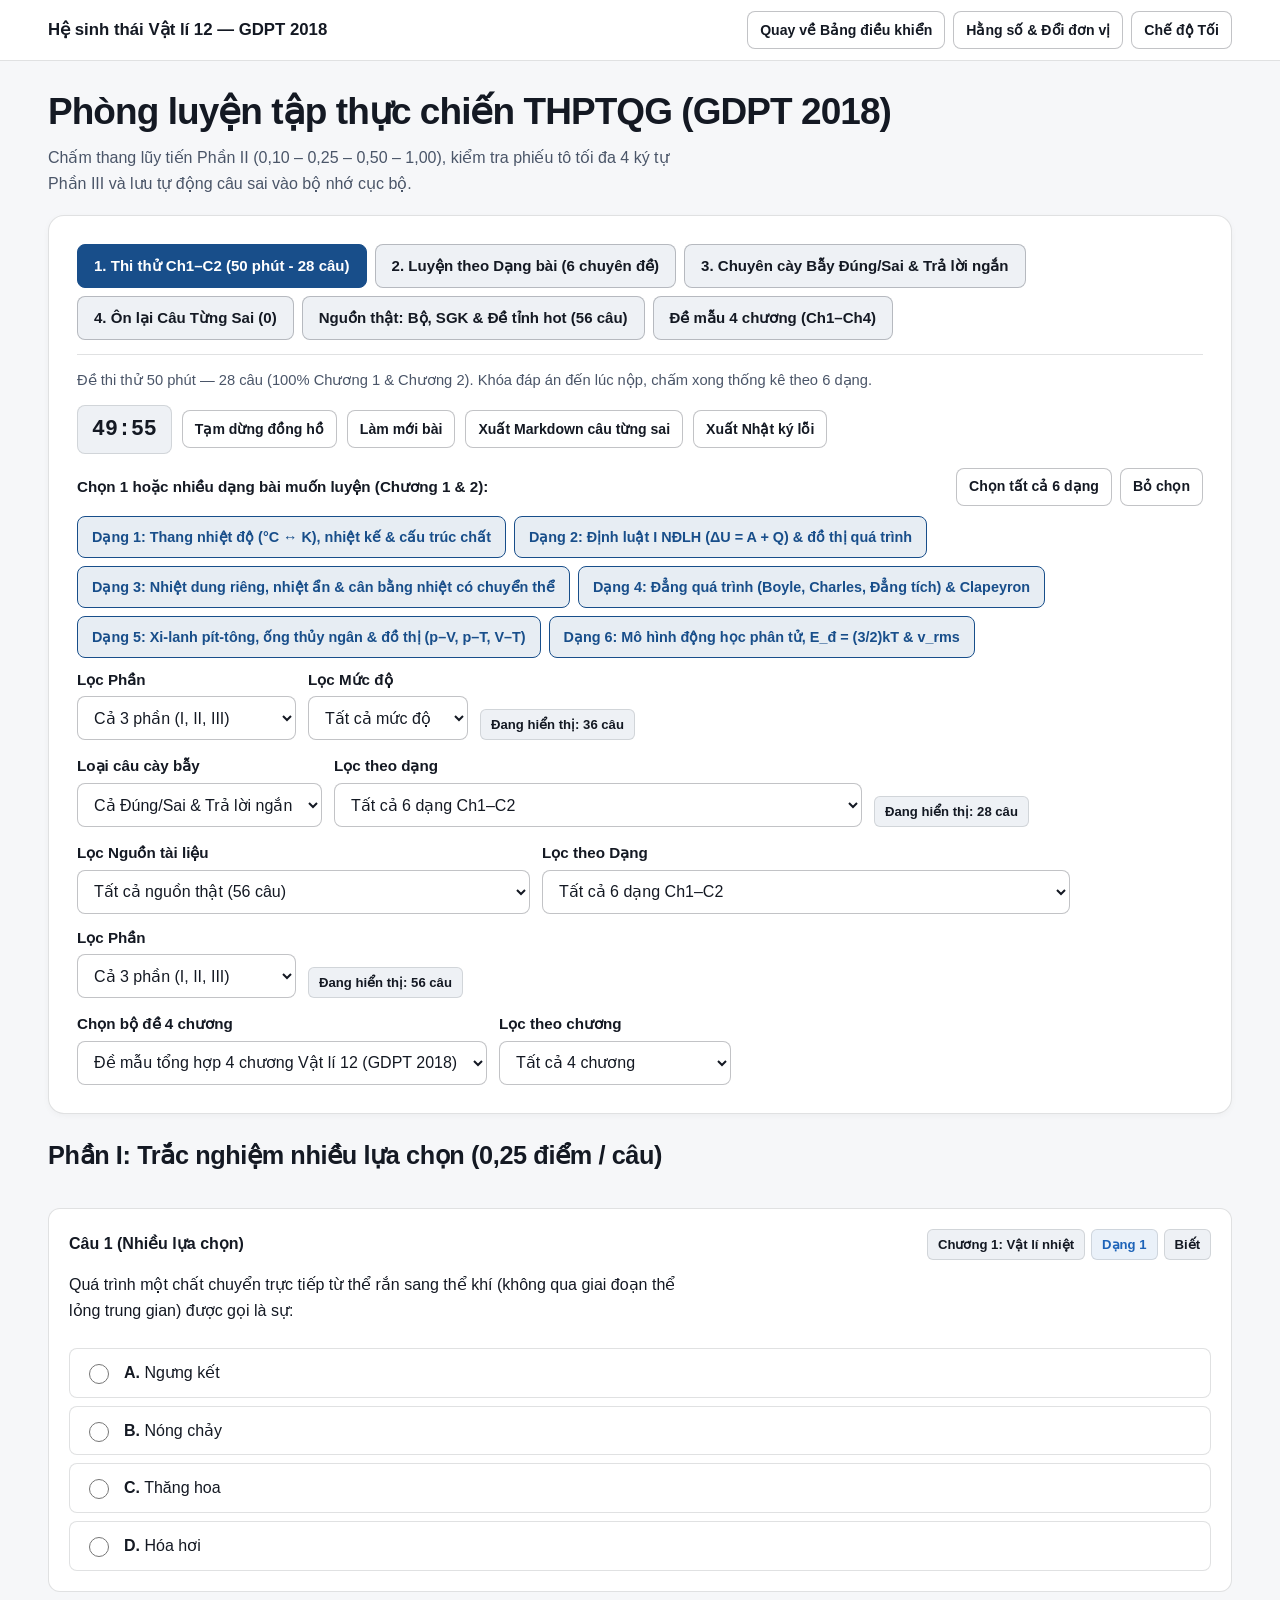
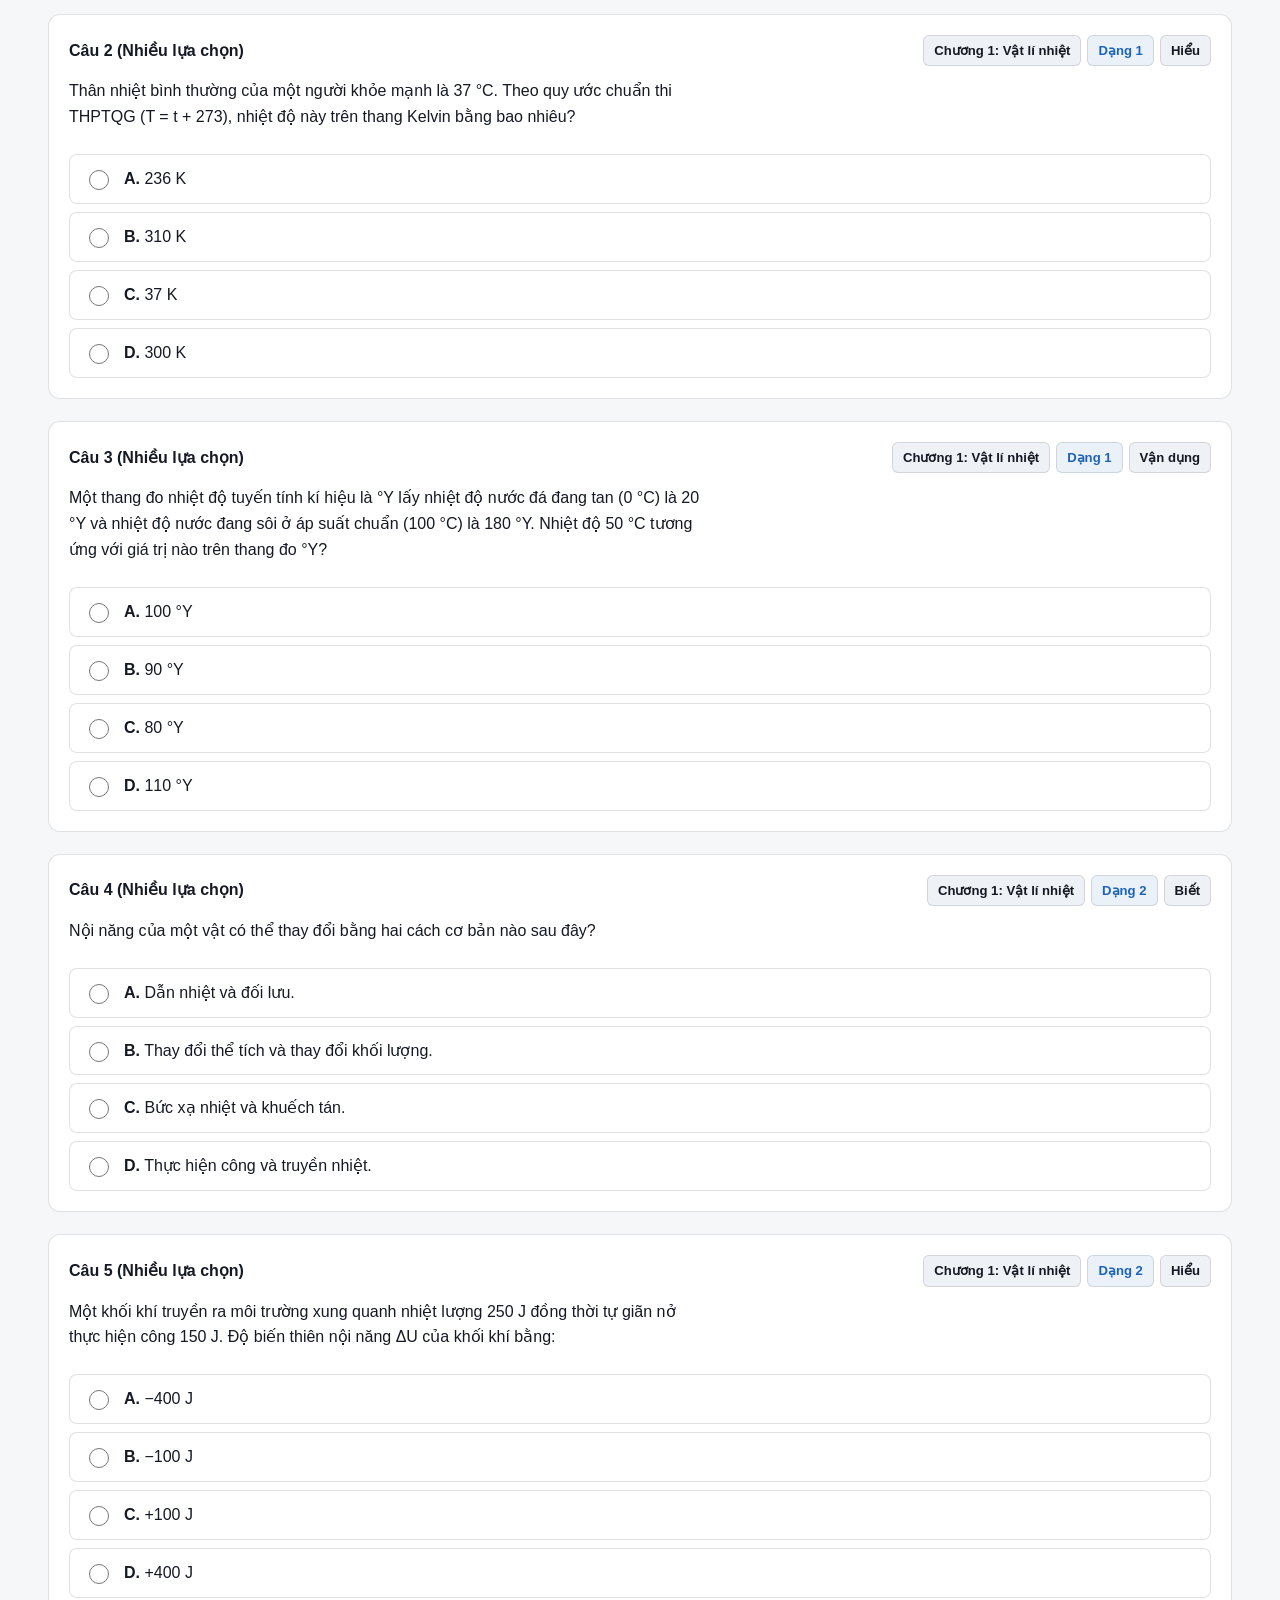
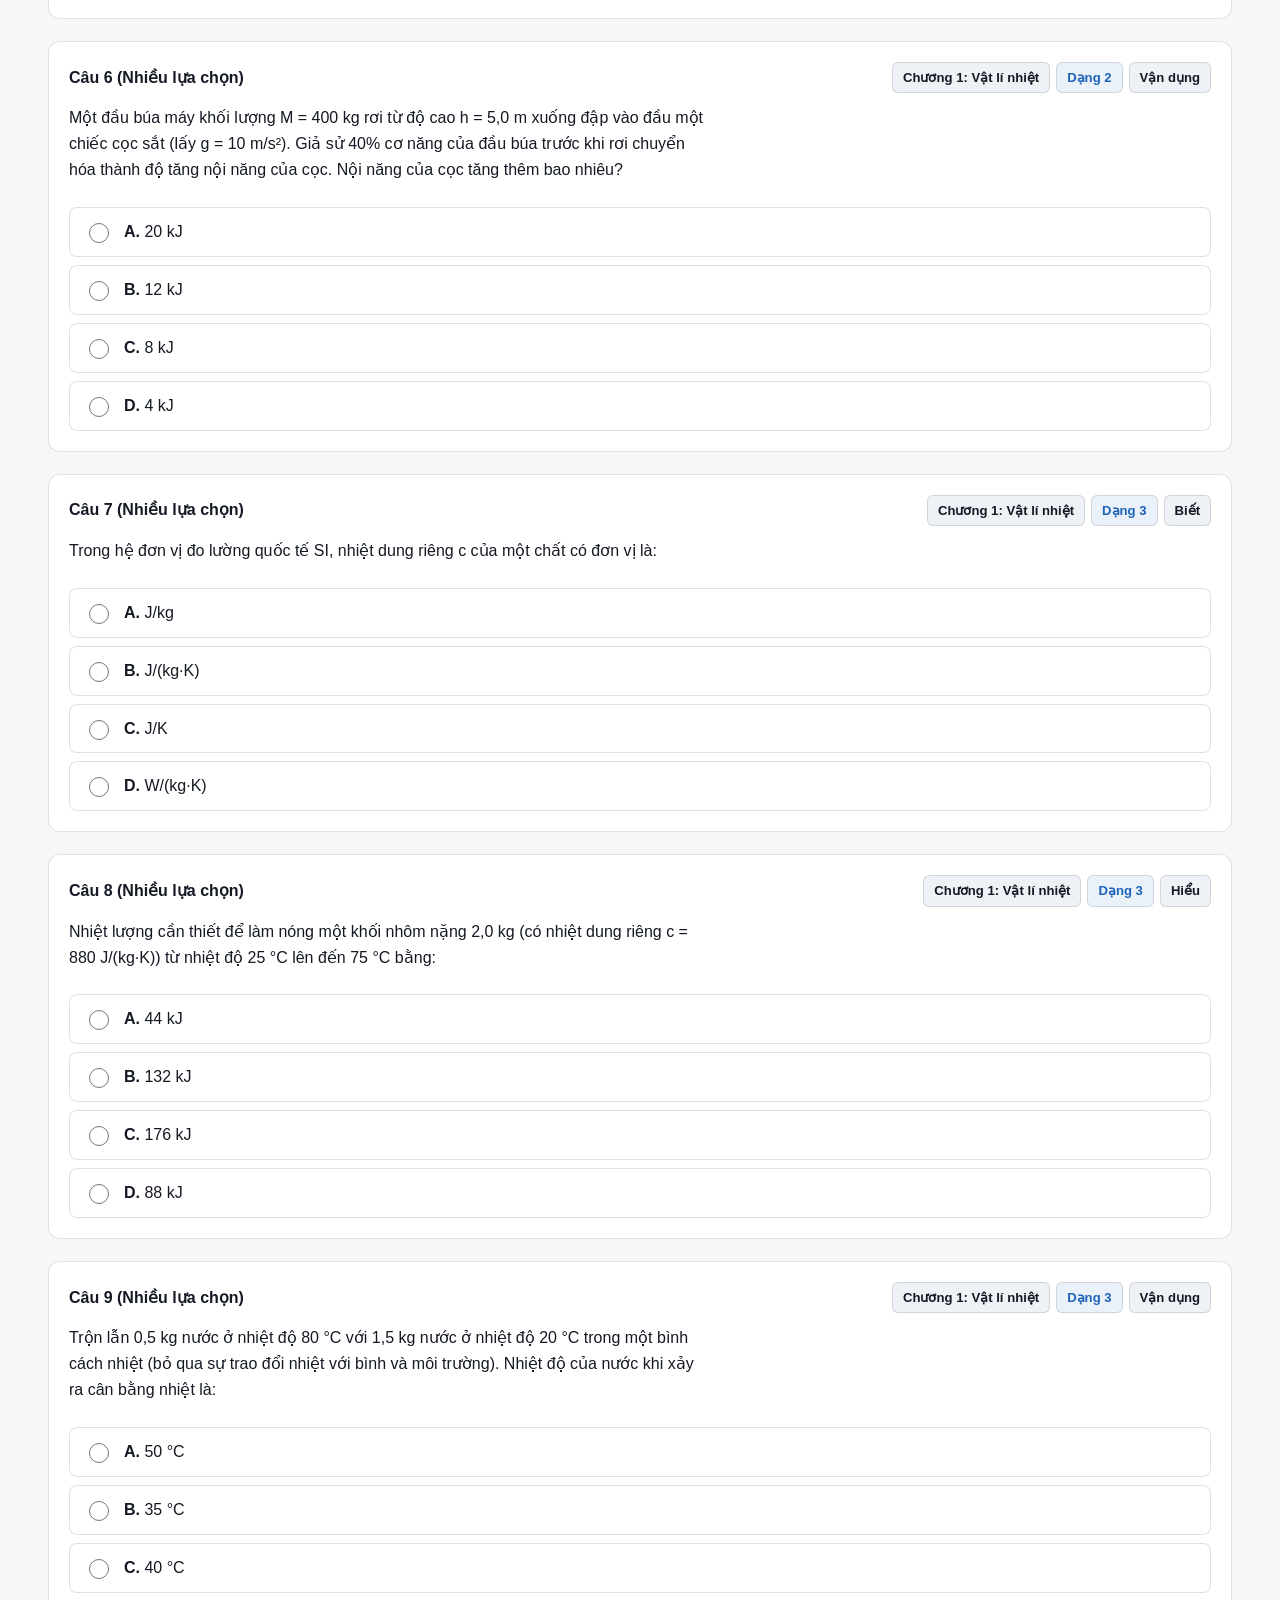
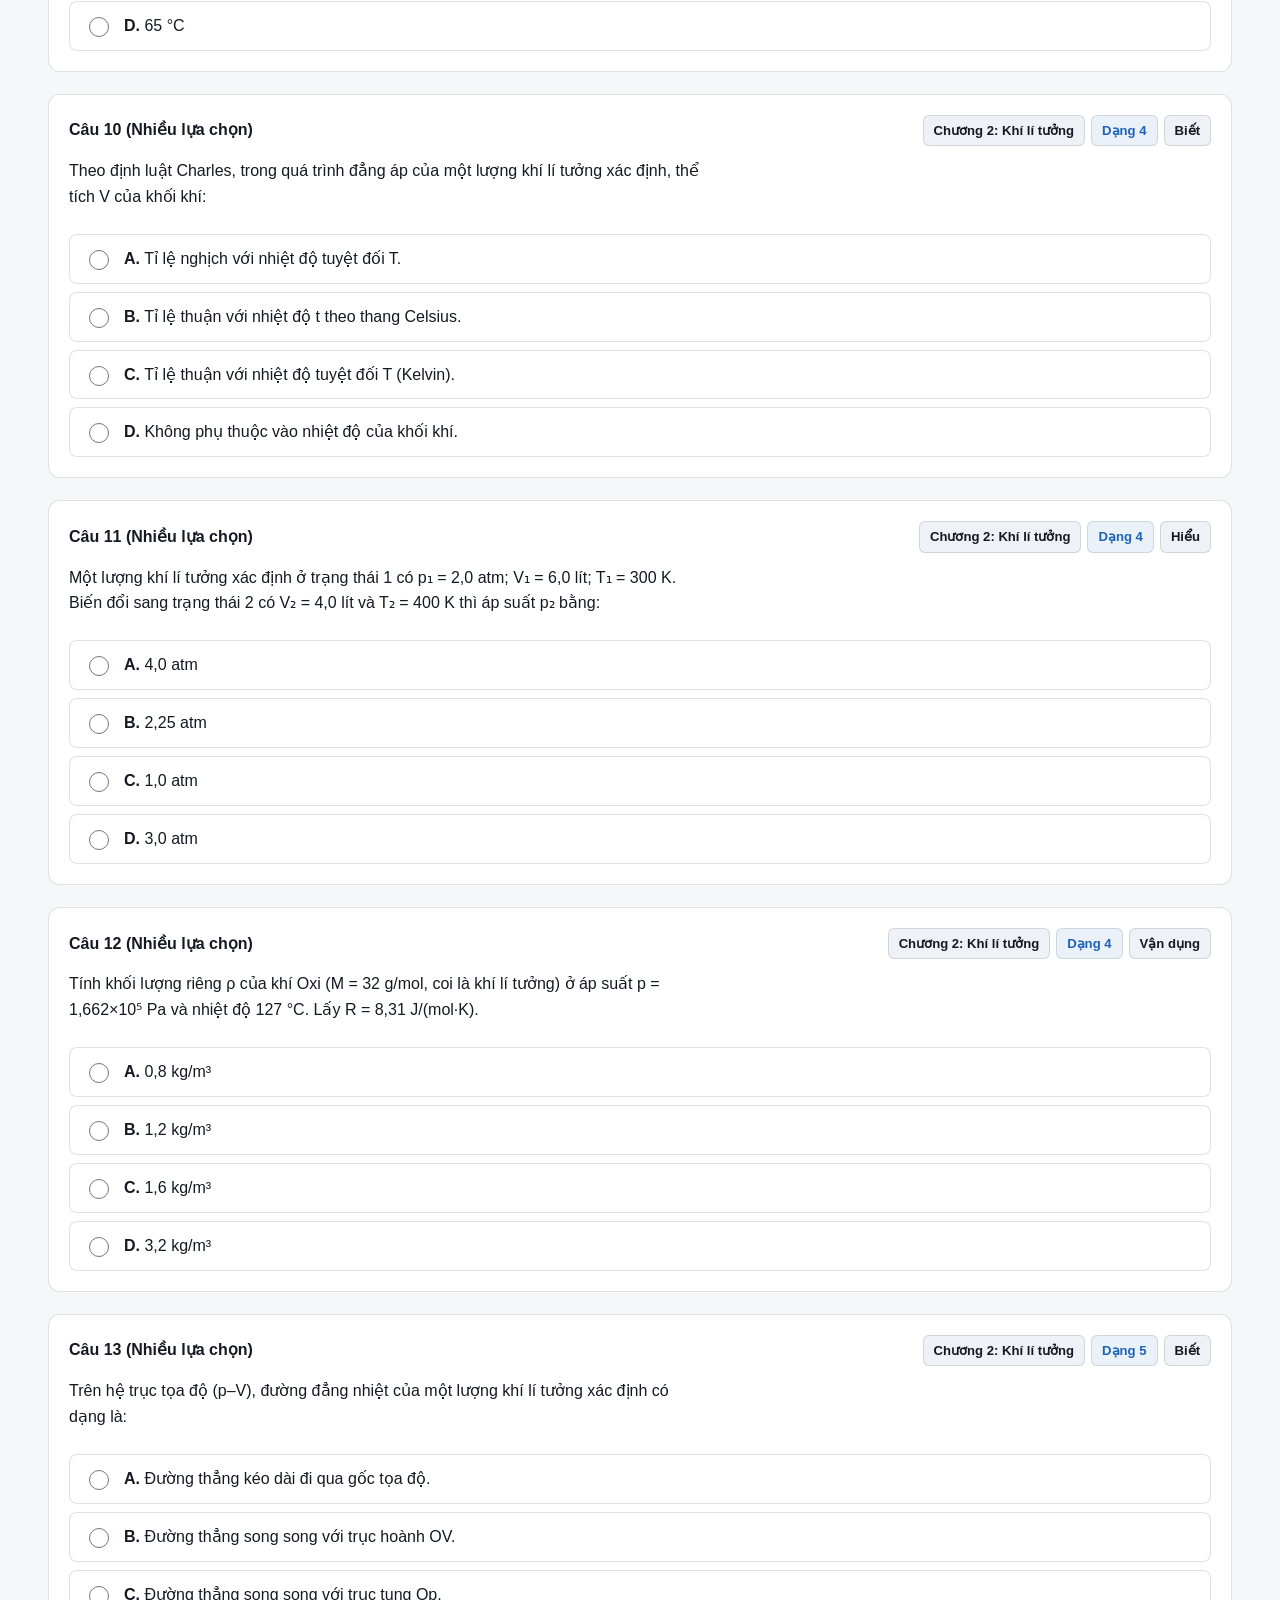
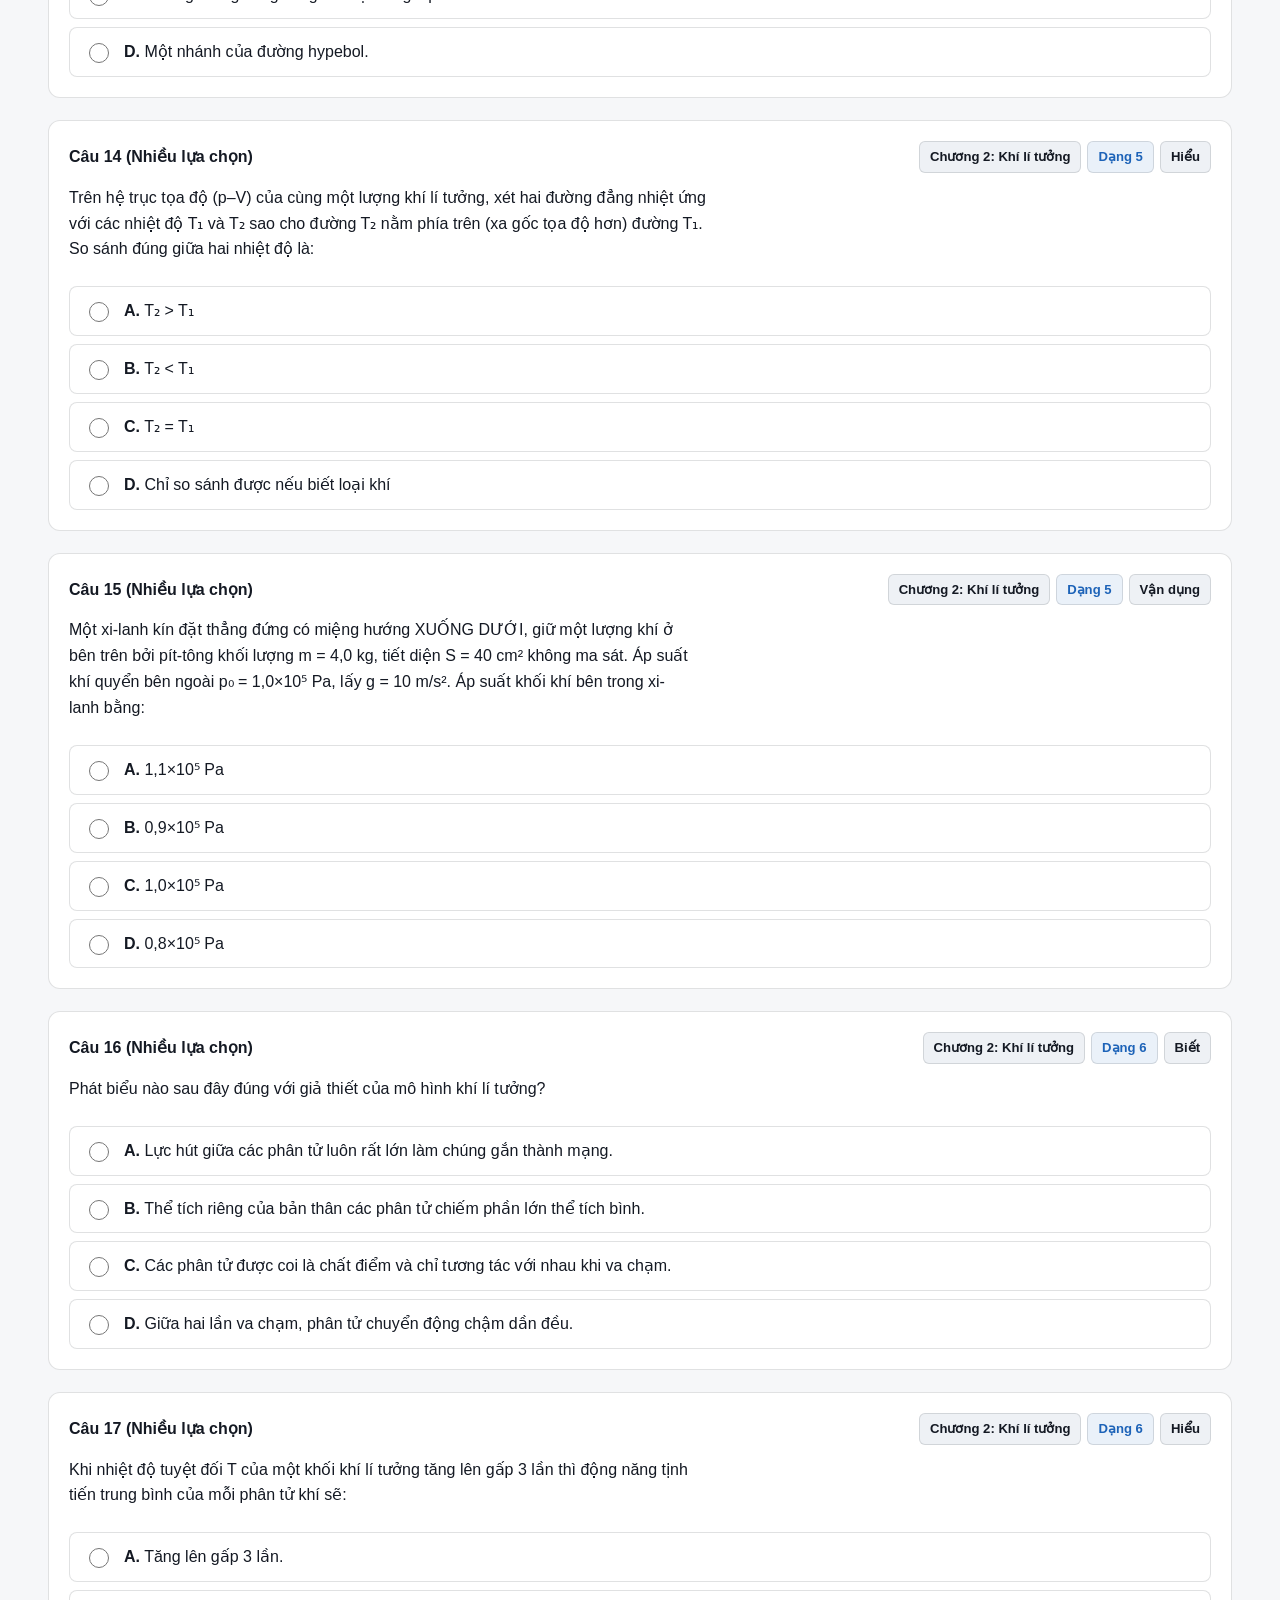
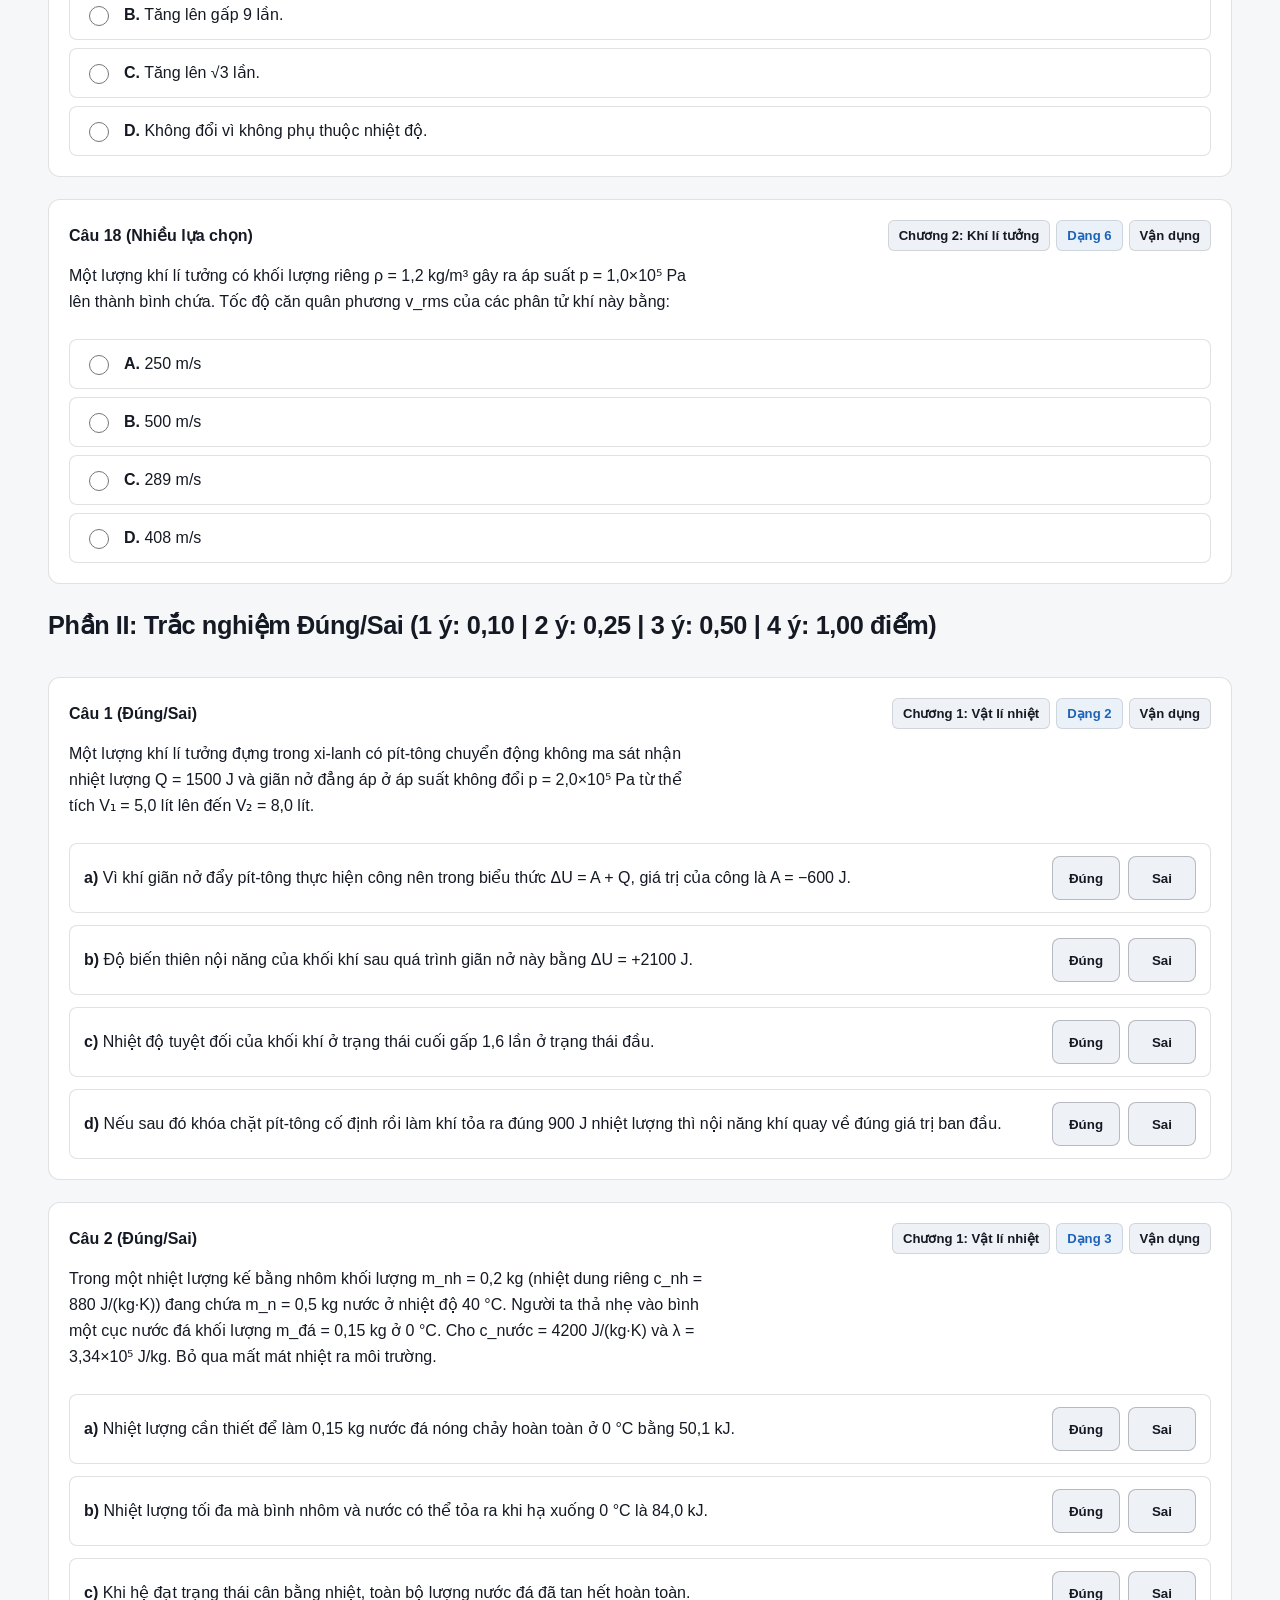
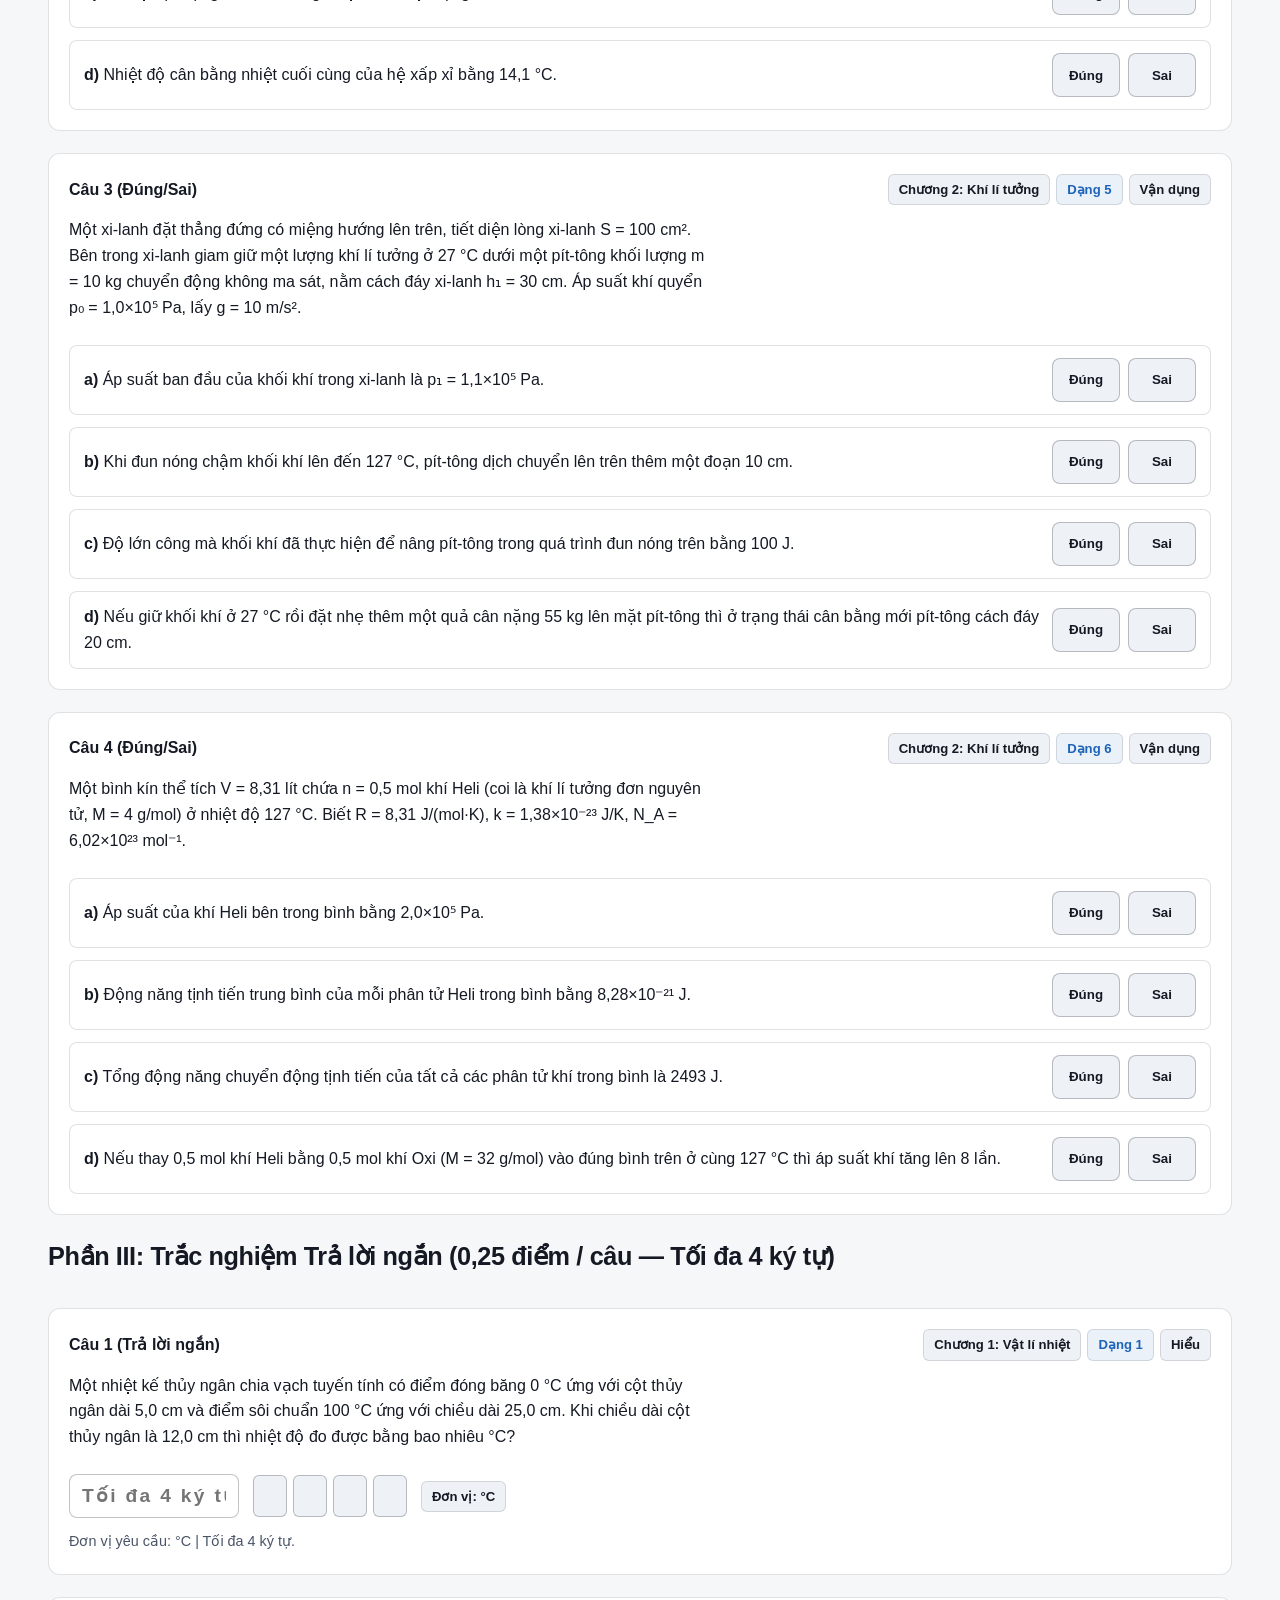
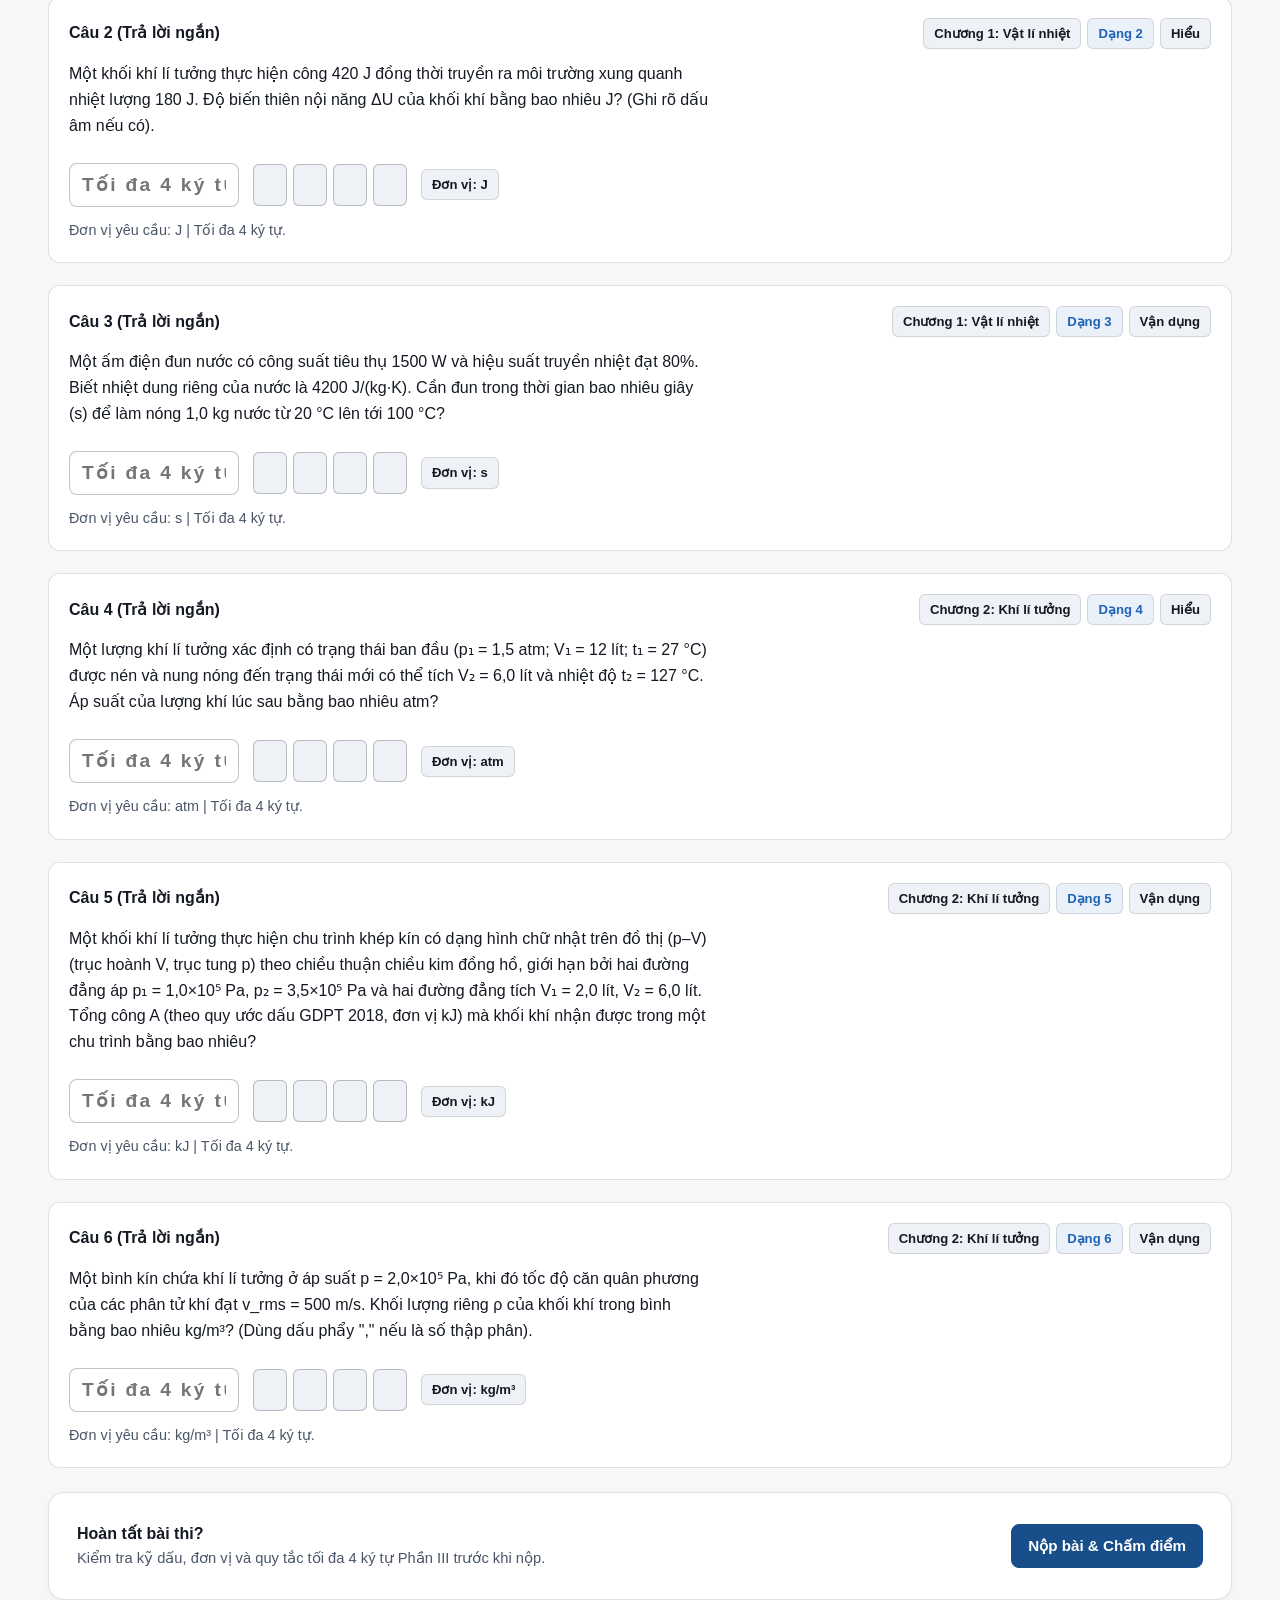
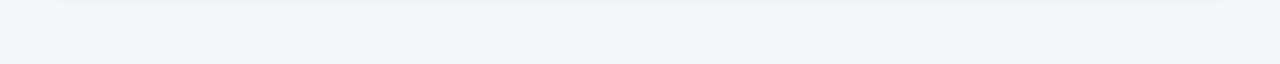
==== luyen_tap/phong_thi_thptqg.html @ 61b6932f "feat(exam): tich hop kho 56 cau nguon that, bo loc de tinh hot va tuong duong so Phan III" ====
<!DOCTYPE html>
<html lang="vi">
<head>
  <meta charset="UTF-8">
  <meta name="viewport" content="width=device-width, initial-scale=1.0">
  <title>Phòng luyện đề &amp; Thực chiến THPTQG — Vật lí 12</title>
  <meta name="theme-color" content="#184E8A">
  <link rel="icon" type="image/svg+xml" href="../assets/icon.svg">
  <link rel="stylesheet" href="../assets/style.css">
  <style>
    .exam-toolbar {
      display: flex;
      flex-wrap: wrap;
      align-items: center;
      justify-content: space-between;
      gap: 12px;
    }
    .timer-display {
      font-family: var(--font-mono);
      font-variant-numeric: tabular-nums;
      font-size: 1.35rem;
      font-weight: 700;
      padding: 6px 14px;
      border-radius: var(--radius-sm);
      background-color: var(--surface-alt);
      border: 1px solid var(--border);
    }
    .timer-warn {
      border-color: var(--phys-warm);
      color: var(--phys-warm);
    }
    .q-card {
      background-color: var(--surface);
      border: 1px solid var(--border);
      border-radius: var(--radius-md);
      padding: 20px;
      display: flex;
      flex-direction: column;
      gap: 12px;
    }
    .q-head {
      display: flex;
      flex-wrap: wrap;
      align-items: center;
      justify-content: space-between;
      gap: 8px;
    }
    .q-tags {
      display: flex;
      flex-wrap: wrap;
      gap: 6px;
      align-items: center;
    }
    .opt-list {
      display: flex;
      flex-direction: column;
      gap: 8px;
    }
    .opt-label {
      display: flex;
      align-items: flex-start;
      gap: 12px;
      padding: 11px 14px;
      border-radius: var(--radius-sm);
      border: 1px solid var(--border);
      background-color: var(--surface);
      cursor: pointer;
      min-height: 44px;
    }
    .opt-label:hover {
      background-color: var(--surface-alt);
    }
    .opt-label input[type="radio"] {
      margin-top: 4px;
      width: 20px;
      height: 20px;
      accent-color: var(--accent);
      flex-shrink: 0;
    }
    .tf-row {
      display: grid;
      grid-template-columns: minmax(0, 1fr) auto;
      gap: 12px;
      align-items: center;
      padding: 12px 14px;
      border: 1px solid var(--border);
      border-radius: var(--radius-sm);
      background-color: var(--surface);
    }
    @media (max-width: 639px) {
      .tf-row {
        grid-template-columns: 1fr;
      }
    }
    .tf-choice-group {
      display: inline-flex;
      gap: 8px;
    }
    .tf-btn {
      min-width: 68px;
      min-height: 44px;
      border-radius: var(--radius-sm);
      border: 1px solid var(--border-strong);
      background-color: var(--surface-alt);
      color: var(--ink);
      font-weight: 600;
      cursor: pointer;
      touch-action: manipulation;
    }
    .tf-btn[aria-pressed="true"] {
      background-color: var(--accent);
      border-color: var(--accent);
      color: var(--accent-ink);
    }
    .short-row {
      display: flex;
      flex-wrap: wrap;
      align-items: center;
      gap: 14px;
    }
    .short-input {
      max-width: 170px !important;
      font-family: var(--font-mono);
      font-size: 1.2rem !important;
      font-weight: 700;
      letter-spacing: 0.12em;
      text-align: center;
    }
    .omr-boxes {
      display: inline-flex;
      gap: 6px;
    }
    .omr-cell {
      width: 34px;
      height: 42px;
      display: grid;
      place-items: center;
      border: 1px solid var(--border-strong);
      border-radius: 6px;
      background-color: var(--surface-alt);
      font-family: var(--font-mono);
      font-weight: 700;
      font-size: 1.1rem;
    }
    .omr-cell.filled {
      border-color: var(--accent);
      background-color: var(--accent-subtle);
    }
    .topic-stat-grid {
      display: grid;
      grid-template-columns: repeat(auto-fit, minmax(220px, 1fr));
      gap: 10px;
      margin-top: 12px;
    }
    .modal-backdrop {
      position: fixed;
      inset: 0;
      background-color: rgba(10, 14, 22, 0.6);
      display: grid;
      place-items: center;
      padding: 16px;
      z-index: 100;
    }
    .modal-backdrop[hidden] {
      display: none;
    }
    .modal-card {
      width: 100%;
      max-width: 580px;
      background-color: var(--surface);
      border: 1px solid var(--border);
      border-radius: var(--radius-lg);
      padding: 24px;
      max-height: 90vh;
      overflow-y: auto;
      display: flex;
      flex-direction: column;
      gap: 14px;
    }
  </style>
</head>
<body>
  <header class="topbar">
    <div class="wrap topbar-inner">
      <a href="../index.html" class="brand-link">Hệ sinh thái Vật lí 12 — GDPT 2018</a>
      <div class="topbar-actions">
        <a href="../index.html" class="btn btn-sm">Quay về Bảng điều khiển</a>
        <a href="../tra_cuu/hang_so_va_doi_don_vi.html" class="btn btn-sm">Hằng số &amp; Đổi đơn vị</a>
        <button type="button" id="ly-theme-toggle" class="btn btn-sm">Chế độ Tối</button>
      </div>
    </div>
  </header>

  <main class="wrap page-main">
    <h1>Phòng luyện tập thực chiến THPTQG (GDPT 2018)</h1>
    <p class="muted" id="exam-subtitle">Chấm thang lũy tiến Phần II (0,10 – 0,25 – 0,50 – 1,00), kiểm tra phiếu tô tối đa 4 ký tự Phần III và lưu tự động câu sai vào bộ nhớ cục bộ.</p>

    <!-- Thanh chuyển 4 chế độ Ch1-C2 + Đề 4 chương -->
    <div class="card" style="margin-top: 18px;">
      <div class="mode-tabs" role="tablist" aria-label="Chế độ luyện tập">
        <button type="button" class="mode-tab" role="tab" data-mode="exam50" id="tab-exam50" aria-selected="true">1. Thi thử Ch1–C2 (50 phút - 28 câu)</button>
        <button type="button" class="mode-tab" role="tab" data-mode="chuyen_de" id="tab-chuyen_de" aria-selected="false">2. Luyện theo Dạng bài (6 chuyên đề)</button>
        <button type="button" class="mode-tab" role="tab" data-mode="bay_ds_tln" id="tab-bay_ds_tln" aria-selected="false">3. Chuyên cày Bẫy Đúng/Sai &amp; Trả lời ngắn</button>
        <button type="button" class="mode-tab" role="tab" data-mode="on_cau_sai" id="tab-on_cau_sai" aria-selected="false">4. Ôn lại Câu Từng Sai (0)</button>
        <button type="button" class="mode-tab" role="tab" data-mode="nguon_that" id="tab-nguon_that" aria-selected="false">Nguồn thật: Bộ, SGK &amp; Đề tỉnh hot (56 câu)</button>
        <button type="button" class="mode-tab" role="tab" data-mode="de_mau" id="tab-de_mau" aria-selected="false">Đề mẫu 4 chương (Ch1–Ch4)</button>
      </div>

      <!-- Thanh điều khiển ngữ cảnh theo chế độ -->
      <div id="mode-controls" style="display: flex; flex-direction: column; gap: 14px; border-top: 1px solid var(--border); padding-top: 14px;">
        <div class="exam-toolbar">
          <div id="mode-left-controls" style="display: flex; flex-wrap: wrap; gap: 12px; align-items: center;"></div>

          <div style="display: flex; flex-wrap: wrap; align-items: center; gap: 10px;">
            <div class="timer-display" id="timer-box" aria-live="off">50:00</div>
            <button type="button" id="btn-timer-toggle" class="btn btn-sm">Tạm dừng đồng hồ</button>
            <button type="button" id="btn-reset-mode" class="btn btn-sm">Làm mới bài</button>
            <button type="button" id="btn-export-wrong-md" class="btn btn-sm" hidden>Xuất Markdown câu từng sai</button>
            <button type="button" id="btn-export-md" class="btn btn-sm">Xuất Nhật ký lỗi</button>
          </div>
        </div>

        <!-- Bộ lọc Chuyên đề (Mode 2) -->
        <div id="chuyende-filters" hidden style="display: flex; flex-direction: column; gap: 10px;">
          <div style="display: flex; flex-wrap: wrap; align-items: center; justify-content: space-between; gap: 8px;">
            <span class="control-label">Chọn 1 hoặc nhiều dạng bài muốn luyện (Chương 1 &amp; 2):</span>
            <div class="btn-group">
              <button type="button" id="btn-select-all-dang" class="btn btn-sm">Chọn tất cả 6 dạng</button>
              <button type="button" id="btn-clear-dang" class="btn btn-sm">Bỏ chọn</button>
            </div>
          </div>
          <div id="dang-chip-box" class="topic-chip-group"></div>
          <div style="display: flex; flex-wrap: wrap; gap: 12px; align-items: center;">
            <div>
              <label for="sel-cd-phan" class="control-label" style="display: block; margin-bottom: 4px;">Lọc Phần</label>
              <select id="sel-cd-phan" style="min-width: 170px;">
                <option value="all">Cả 3 phần (I, II, III)</option>
                <option value="I">Phần I (Nhiều lựa chọn)</option>
                <option value="II">Phần II (Đúng/Sai)</option>
                <option value="III">Phần III (Trả lời ngắn)</option>
              </select>
            </div>
            <div>
              <label for="sel-cd-mucdo" class="control-label" style="display: block; margin-bottom: 4px;">Lọc Mức độ</label>
              <select id="sel-cd-mucdo" style="min-width: 160px;">
                <option value="all">Tất cả mức độ</option>
                <option value="Biết">Biết</option>
                <option value="Hiểu">Hiểu</option>
                <option value="Vận dụng">Vận dụng</option>
              </select>
            </div>
            <div style="align-self: flex-end;">
              <span id="cd-count-tag" class="tag">Đang hiển thị: 36 câu</span>
            </div>
          </div>
        </div>

        <!-- Bộ lọc Chuyên cày Bẫy ĐS & TLN (Mode 3) -->
        <div id="trap-filters" hidden style="display: flex; flex-wrap: wrap; gap: 12px; align-items: center;">
          <div>
            <label for="sel-trap-phan" class="control-label" style="display: block; margin-bottom: 4px;">Loại câu cày bẫy</label>
            <select id="sel-trap-phan" style="min-width: 210px;">
              <option value="all">Cả Đúng/Sai &amp; Trả lời ngắn</option>
              <option value="II">Chỉ Phần II (Đúng/Sai)</option>
              <option value="III">Chỉ Phần III (Trả lời ngắn)</option>
            </select>
          </div>
          <div>
            <label for="sel-trap-dang" class="control-label" style="display: block; margin-bottom: 4px;">Lọc theo dạng</label>
            <select id="sel-trap-dang" style="min-width: 220px;">
              <option value="all">Tất cả 6 dạng Ch1–C2</option>
            </select>
          </div>
          <div style="align-self: flex-end;">
            <span id="trap-count-tag" class="tag">Đang hiển thị: 28 câu</span>
          </div>
        </div>

        <!-- Bộ lọc Nguồn thật SGK & Đề Bộ (Mode nguon_that) -->
        <div id="nguon-filters" hidden style="display: flex; flex-wrap: wrap; gap: 12px; align-items: center;">
          <div>
            <label for="sel-nguon-nhom" class="control-label" style="display: block; margin-bottom: 4px;">Lọc Nguồn tài liệu</label>
            <select id="sel-nguon-nhom" style="min-width: 240px;">
              <option value="all">Tất cả nguồn thật (56 câu)</option>
              <option value="de_tinh_hot">Đề các Sở GD &amp; Trường chuyên hot 2025–2026 (28 câu)</option>
              <option value="bo_gd">Đề Bộ GD&amp;ĐT 2025 (Tham khảo &amp; Chính thức)</option>
              <option value="sgk_kntt">SGK Vật lí 12 Kết nối tri thức</option>
              <option value="sgk_ctst_so">SGK Chân trời sáng tạo &amp; Đề Sở GD 2025</option>
            </select>
          </div>
          <div>
            <label for="sel-nguon-dang" class="control-label" style="display: block; margin-bottom: 4px;">Lọc theo Dạng</label>
            <select id="sel-nguon-dang" style="min-width: 220px;">
              <option value="all">Tất cả 6 dạng Ch1–C2</option>
            </select>
          </div>
          <div>
            <label for="sel-nguon-phan" class="control-label" style="display: block; margin-bottom: 4px;">Lọc Phần</label>
            <select id="sel-nguon-phan" style="min-width: 170px;">
              <option value="all">Cả 3 phần (I, II, III)</option>
              <option value="I">Phần I (Nhiều lựa chọn)</option>
              <option value="II">Phần II (Đúng/Sai)</option>
              <option value="III">Phần III (Trả lời ngắn)</option>
            </select>
          </div>
          <div style="align-self: flex-end;">
            <span id="nguon-count-tag" class="tag">Đang hiển thị: 56 câu</span>
          </div>
        </div>

        <!-- Bộ lọc Đề mẫu 4 chương cũ (Mode 5) -->
        <div id="legacy-filters" hidden style="display: flex; flex-wrap: wrap; gap: 12px; align-items: center;">
          <div>
            <label for="sel-exam" class="control-label" style="display: block; margin-bottom: 4px;">Chọn bộ đề 4 chương</label>
            <select id="sel-exam" style="min-width: 250px;"></select>
          </div>
          <div>
            <label for="sel-chapter" class="control-label" style="display: block; margin-bottom: 4px;">Lọc theo chương</label>
            <select id="sel-chapter" style="min-width: 210px;">
              <option value="all">Tất cả 4 chương</option>
              <option value="1">Chương 1: Vật lí nhiệt</option>
              <option value="2">Chương 2: Khí lí tưởng</option>
              <option value="3">Chương 3: Từ trường</option>
              <option value="4">Chương 4: Vật lí hạt nhân</option>
            </select>
          </div>
        </div>
      </div>

      <!-- Bảng kết quả sau khi nộp bài (Mode 1 & Mode 5) -->
      <div id="result-banner" class="notice notice-ok" hidden>
        <div class="notice-title" id="result-headline">Kết quả bài làm</div>
        <div class="stat-grid" style="margin-top: 10px;">
          <div class="stat-item">
            <div class="stat-label">Tổng điểm đạt được</div>
            <div id="res-total" class="stat-value">—</div>
          </div>
          <div class="stat-item">
            <div class="stat-label">Phần I (0,25 đ/câu)</div>
            <div id="res-p1" class="stat-value">—</div>
          </div>
          <div class="stat-item">
            <div class="stat-label">Phần II (Lũy tiến)</div>
            <div id="res-p2" class="stat-value">—</div>
          </div>
          <div class="stat-item">
            <div class="stat-label">Phần III (Trả lời ngắn)</div>
            <div id="res-p3" class="stat-value">—</div>
          </div>
        </div>
        <div id="topic-stats-wrap" hidden style="margin-top: 14px;">
          <strong>Thống kê tỷ lệ đúng theo 6 dạng trọng tâm Chương 1 &amp; 2:</strong>
          <div id="topic-stats-grid" class="topic-stat-grid"></div>
        </div>
      </div>
    </div>

    <!-- Khu vực câu hỏi -->
    <form id="exam-form" style="display: flex; flex-direction: column; gap: 24px; margin-top: 22px;">
      <div id="questions-container" style="display: flex; flex-direction: column; gap: 22px;"></div>

      <div id="submit-footer-card" class="card" style="flex-direction: row; flex-wrap: wrap; align-items: center; justify-content: space-between;">
        <div>
          <strong>Hoàn tất bài thi?</strong>
          <div class="muted" style="font-size: 0.92rem;">Kiểm tra kỹ dấu, đơn vị và quy tắc tối đa 4 ký tự Phần III trước khi nộp.</div>
        </div>
        <button type="submit" id="btn-submit-exam" class="btn btn-primary btn-mobile-full">Nộp bài &amp; Chấm điểm</button>
      </div>
    </form>
  </main>

  <!-- Modal đẩy câu sai vào Nhật ký lỗi -->
  <div id="err-modal" class="modal-backdrop" hidden role="dialog" aria-modal="true" aria-labelledby="err-modal-title">
    <div class="modal-card">
      <div class="q-head">
        <h3 id="err-modal-title">Đẩy câu sai vào Nhật ký lỗi</h3>
        <button type="button" id="err-modal-close" class="btn btn-sm">Đóng</button>
      </div>
      <div id="err-q-preview" class="panel-alt" style="font-size: 0.94rem;"></div>

      <div class="control-group">
        <label for="err-group" class="control-label">Chọn đúng 1 trong 8 nhóm lỗi chẩn đoán</label>
        <select id="err-group"></select>
      </div>

      <div class="control-group">
        <span class="control-label">Thẻ phụ đặc thù Vật lí (nếu có)</span>
        <div id="err-subtags" style="display: flex; flex-wrap: wrap; gap: 14px;"></div>
      </div>

      <div class="control-group">
        <label for="err-note" class="control-label">Lý do bạn làm nhầm &amp; Bẫy cần nhớ</label>
        <textarea id="err-note" placeholder="Ví dụ: Quên đổi nhiệt độ °C sang K, nhầm dấu A khi khí giãn nở..."></textarea>
      </div>

      <div class="btn-group" style="justify-content: flex-end;">
        <button type="button" id="err-save-btn" class="btn btn-primary">Lưu vào Nhật ký lỗi</button>
      </div>
    </div>
  </div>

  <!-- Modal xuất Markdown -->
  <div id="md-modal" class="modal-backdrop" hidden role="dialog" aria-modal="true" aria-labelledby="md-modal-title">
    <div class="modal-card">
      <div class="q-head">
        <h3 id="md-modal-title">Xuất Markdown</h3>
        <button type="button" id="md-modal-close" class="btn btn-sm">Đóng</button>
      </div>
      <p class="muted" id="md-modal-desc" style="font-size: 0.92rem;">Sao chép bảng dưới đây dán vào tệp <code>chan_doan/nhat_ky_loi_sai.md</code> hoặc tải xuống.</p>
      <textarea id="md-output" readonly style="min-height: 220px; font-family: var(--font-mono); font-size: 0.85rem;"></textarea>
      <div class="btn-group" style="justify-content: flex-end;">
        <button type="button" id="md-copy-btn" class="btn btn-sm">Sao chép Markdown</button>
        <button type="button" id="md-download-btn" class="btn btn-primary btn-sm">Tải tệp .md</button>
      </div>
    </div>
  </div>

  <script src="../assets/common.js"></script>
  <script src="./data_cau_hoi.js"></script>
  <script src="./data_chuyen_de_c1_c2.js"></script>
  <script src="./data_de_thi_c1_c2.js"></script>
  <script src="./data_nguon_thuc_te_c1_c2.js"></script>
  <script src="./data_de_tinh_hot_c1_c2.js"></script>
  <script>
    (function () {
      'use strict';
      var C = window.LY_COMMON;
      var LEGACY_BANK = window.LY_EXAM_BANK || { exams: [] };
      var CD_BANK = window.LY_CHUYEN_DE_C1_C2 || { questions: [] };
      var EXAM_C12 = window.LY_EXAM_C1_C2 || { phan1: [], phan2: [], phan3: [], durationMin: 50 };
      var NGUON_BANK = window.LY_NGUON_THUC_TE_C1_C2 || { questions: [] };
      var DE_TINH_BANK = window.LY_DE_TINH_HOT_C1_C2 || { questions: [] };
      var ALL_NGUON_QUESTIONS = [].concat(NGUON_BANK.questions || [], DE_TINH_BANK.questions || []);
      C.initShell();

      /* Tạo từ điển tra cứu toàn bộ câu hỏi theo ID để hỗ trợ Mode 4 Ôn câu từng sai */
      var QUESTION_BY_ID = {};
      function registerQuestion(q, defaultPhan) {
        if (!q || !q.id) return;
        if (!q.phan && defaultPhan) q.phan = defaultPhan;
        if (!q.chuong && q.chapter) q.chuong = q.chapter;
        if (!q.chapter && q.chuong) q.chapter = q.chuong;
        QUESTION_BY_ID[q.id] = q;
      }

      (CD_BANK.questions || []).forEach(function (q) { registerQuestion(q); });
      (ALL_NGUON_QUESTIONS || []).forEach(function (q) { registerQuestion(q); });
      (EXAM_C12.phan1 || []).forEach(function (q) { registerQuestion(q, 'I'); });
      (EXAM_C12.phan2 || []).forEach(function (q) { registerQuestion(q, 'II'); });
      (EXAM_C12.phan3 || []).forEach(function (q) { registerQuestion(q, 'III'); });
      (LEGACY_BANK.exams || []).forEach(function (ex) {
        (ex.phan1 || []).forEach(function (q) { registerQuestion(q, 'I'); });
        (ex.phan2 || []).forEach(function (q) { registerQuestion(q, 'II'); });
        (ex.phan3 || []).forEach(function (q) { registerQuestion(q, 'III'); });
      });

      /* Chuẩn hóa & Kiểm tra Phần III */
      function normalizeShortAnswer(raw) {
        return String(raw || '').trim().replace(/\s+/g, '').replace('.', ',');
      }

      function validateShortFormat(raw) {
        var s = String(raw || '').trim();
        if (!s) return { valid: true, msg: '' };
        if (s.length > 4) {
          return { valid: false, msg: 'Vượt quá 4 ký tự chuẩn phiếu tô (' + s.length + '/4).' };
        }
        if (!/^-?[0-9.,]+$/.test(s)) {
          return { valid: false, msg: 'Chỉ nhập số, dấu âm "-" ở đầu và tối đa 1 dấu "," hoặc ".".' };
        }
        var sepCount = (s.match(/[.,]/g) || []).length;
        if (sepCount > 1 || (s.indexOf('-') > 0)) {
          return { valid: false, msg: 'Định dạng số không hợp lệ trên phiếu tô.' };
        }
        return { valid: true, msg: 'Hợp lệ (' + s.length + '/4 ký tự).' };
      }

      /* Thang điểm lũy tiến CHÍNH XÁC Phần II */
      function scorePart2(correctCount) {
        if (correctCount === 1) return 0.10;
        if (correctCount === 2) return 0.25;
        if (correctCount === 3) return 0.50;
        if (correctCount === 4) return 1.00;
        return 0;
      }

      function dangLabel(code) {
        var found = C.DANG_BAI_LIST.find(function (d) { return d.id === code; });
        return found ? ('Dạng ' + code.slice(1)) : (code || 'Tổng hợp');
      }

      function normalizeExplain(q) {
        if (q.loi_giai) {
          return {
            banChat: q.loi_giai.ban_chat,
            bienDoi: q.loi_giai.bien_doi,
            dapAn: q.loi_giai.dap_an,
            bay: q.loi_giai.bay
          };
        }
        return {
          banChat: q.banChat || '',
          bienDoi: q.congThuc || '',
          dapAn: '',
          bay: q.bayCanTranh || ''
        };
      }

      /* Tham chiếu DOM */
      var modeTabs = document.querySelectorAll('.mode-tab');
      var tabWrongBtn = document.getElementById('tab-on_cau_sai');
      var leftControls = document.getElementById('mode-left-controls');
      var timerEl = document.getElementById('timer-box');
      var btnTimerToggle = document.getElementById('btn-timer-toggle');
      var btnResetMode = document.getElementById('btn-reset-mode');
      var btnExportWrongMd = document.getElementById('btn-export-wrong-md');

      var cdFilters = document.getElementById('chuyende-filters');
      var dangChipBox = document.getElementById('dang-chip-box');
      var selCdPhan = document.getElementById('sel-cd-phan');
      var selCdMucDo = document.getElementById('sel-cd-mucdo');
      var cdCountTag = document.getElementById('cd-count-tag');

      var trapFilters = document.getElementById('trap-filters');
      var selTrapPhan = document.getElementById('sel-trap-phan');
      var selTrapDang = document.getElementById('sel-trap-dang');
      var trapCountTag = document.getElementById('trap-count-tag');

      var nguonFilters = document.getElementById('nguon-filters');
      var selNguonNhom = document.getElementById('sel-nguon-nhom');
      var selNguonDang = document.getElementById('sel-nguon-dang');
      var selNguonPhan = document.getElementById('sel-nguon-phan');
      var nguonCountTag = document.getElementById('nguon-count-tag');

      var legacyFilters = document.getElementById('legacy-filters');
      var selExam = document.getElementById('sel-exam');
      var selChapter = document.getElementById('sel-chapter');

      var resultBanner = document.getElementById('result-banner');
      var topicStatsWrap = document.getElementById('topic-stats-wrap');
      var topicStatsGrid = document.getElementById('topic-stats-grid');
      var qContainer = document.getElementById('questions-container');
      var submitFooterCard = document.getElementById('submit-footer-card');
      var btnSubmitExam = document.getElementById('btn-submit-exam');

      /* Khởi tạo bộ lọc Dạng & Đề mẫu */
      var selectedDangs = { D1: true, D2: true, D3: true, D4: true, D5: true, D6: true };
      C.DANG_BAI_LIST.forEach(function (d) {
        var chip = document.createElement('button');
        chip.type = 'button';
        chip.className = 'topic-chip';
        chip.setAttribute('data-dang', d.id);
        chip.setAttribute('aria-pressed', 'true');
        chip.textContent = d.ten;
        chip.addEventListener('click', function () {
          selectedDangs[d.id] = !selectedDangs[d.id];
          chip.setAttribute('aria-pressed', selectedDangs[d.id] ? 'true' : 'false');
          renderView();
        });
        dangChipBox.appendChild(chip);

        var optTrap = document.createElement('option');
        optTrap.value = d.id;
        optTrap.textContent = d.ten;
        selTrapDang.appendChild(optTrap);

        var optNguon = document.createElement('option');
        optNguon.value = d.id;
        optNguon.textContent = d.ten;
        selNguonDang.appendChild(optNguon);
      });

      (LEGACY_BANK.exams || []).forEach(function (ex) {
        var opt = document.createElement('option');
        opt.value = ex.id;
        opt.textContent = ex.title;
        selExam.appendChild(opt);
      });

      /* Trạng thái ứng dụng */
      var appState = {
        mode: 'exam50',
        submitted: false,
        p1Ans: {},
        p2Ans: {},
        p3Ans: {},
        checkedQuestions: {}, /* qid -> { checked: true, isCorrect: bool, userScore?: number } */
        revealedHints: {},
        revealedSolutions: {},
        clearedWrongView: {} /* qid -> true trong phien hien tai de xem loi giai sau khi da go khoi localStorage */
      };

      /* Đồng hồ (đếm ngược cho exam50, đếm lên cho các chế độ khác) */
      var timerSec = 50 * 60;
      var timerRunning = true;

      function isCountdownMode() {
        return appState.mode === 'exam50';
      }

      function renderTimer() {
        var displaySec = Math.max(0, timerSec);
        var mm = String(Math.floor(displaySec / 60)).padStart(2, '0');
        var ss = String(displaySec % 60).padStart(2, '0');
        timerEl.textContent = mm + ':' + ss;
        if (isCountdownMode() && displaySec <= 300 && !appState.submitted) {
          timerEl.classList.add('timer-warn');
        } else {
          timerEl.classList.remove('timer-warn');
        }
      }

      function resetTimerForMode() {
        timerSec = isCountdownMode() ? ((EXAM_C12.durationMin || 50) * 60) : 0;
        timerRunning = appState.mode !== 'on_cau_sai';
        btnTimerToggle.disabled = false;
        btnTimerToggle.textContent = timerRunning ? 'Tạm dừng đồng hồ' : 'Bắt đầu bấm giờ';
        renderTimer();
      }

      setInterval(function () {
        if (!timerRunning || appState.submitted) return;
        if (isCountdownMode()) {
          if (timerSec > 0) {
            timerSec -= 1;
            renderTimer();
            if (timerSec === 0) {
              submitCurrentExam(true);
            }
          }
        } else {
          timerSec += 1;
          renderTimer();
        }
      }, 1000);

      btnTimerToggle.addEventListener('click', function () {
        timerRunning = !timerRunning;
        btnTimerToggle.textContent = timerRunning ? 'Tạm dừng đồng hồ' : 'Tiếp tục đồng hồ';
      });

      function updateWrongTabBadge() {
        var count = C.getWrongQueue().length;
        tabWrongBtn.textContent = '4. Ôn lại Câu Từng Sai (' + count + ')';
      }

      function syncDangChipUI() {
        dangChipBox.querySelectorAll('.topic-chip').forEach(function (btn) {
          var d = btn.getAttribute('data-dang');
          btn.setAttribute('aria-pressed', selectedDangs[d] ? 'true' : 'false');
        });
      }

      document.getElementById('btn-select-all-dang').addEventListener('click', function () {
        C.DANG_BAI_LIST.forEach(function (d) { selectedDangs[d.id] = true; });
        syncDangChipUI();
        renderView();
      });

      document.getElementById('btn-clear-dang').addEventListener('click', function () {
        C.DANG_BAI_LIST.forEach(function (d) { selectedDangs[d.id] = false; });
        syncDangChipUI();
        renderView();
      });

      selCdPhan.addEventListener('change', renderView);
      selCdMucDo.addEventListener('change', renderView);
      selTrapPhan.addEventListener('change', renderView);
      selTrapDang.addEventListener('change', renderView);
      selNguonNhom.addEventListener('change', renderView);
      selNguonDang.addEventListener('change', renderView);
      selNguonPhan.addEventListener('change', renderView);

      function buildTrapPool() {
        var list = [];
        (CD_BANK.questions || []).forEach(function (q) {
          if (q.phan === 'II' || q.phan === 'III') list.push(q);
        });
        (EXAM_C12.phan2 || []).forEach(function (q) { list.push(q); });
        (EXAM_C12.phan3 || []).forEach(function (q) { list.push(q); });
        return list;
      }

      function getActiveQuestions() {
        if (appState.mode === 'exam50') {
          return {
            p1: EXAM_C12.phan1 || [],
            p2: EXAM_C12.phan2 || [],
            p3: EXAM_C12.phan3 || [],
            list: [].concat(EXAM_C12.phan1 || [], EXAM_C12.phan2 || [], EXAM_C12.phan3 || [])
          };
        }
        if (appState.mode === 'chuyen_de') {
          var filteredCd = (CD_BANK.questions || []).filter(function (q) {
            if (!selectedDangs[q.dang_bai]) return false;
            if (selCdPhan.value !== 'all' && q.phan !== selCdPhan.value) return false;
            if (selCdMucDo.value !== 'all' && q.muc_do !== selCdMucDo.value) return false;
            return true;
          });
          return { list: filteredCd };
        }
        if (appState.mode === 'bay_ds_tln') {
          var pool = buildTrapPool().filter(function (q) {
            if (selTrapPhan.value !== 'all' && q.phan !== selTrapPhan.value) return false;
            if (selTrapDang.value !== 'all' && q.dang_bai !== selTrapDang.value) return false;
            return true;
          });
          return { list: pool };
        }
        if (appState.mode === 'nguon_that') {
          var filteredNguon = ALL_NGUON_QUESTIONS.filter(function (q) {
            if (selNguonNhom.value !== 'all' && q.nguon_nhom !== selNguonNhom.value) return false;
            if (selNguonDang.value !== 'all' && q.dang_bai !== selNguonDang.value) return false;
            if (selNguonPhan.value !== 'all' && q.phan !== selNguonPhan.value) return false;
            return true;
          });
          return { list: filteredNguon };
        }
        if (appState.mode === 'on_cau_sai') {
          var wq = C.getWrongQueue();
          var inQueueIds = {};
          var mapped = wq.map(function (item) {
            inQueueIds[item.id] = true;
            return QUESTION_BY_ID[item.id] ? Object.assign({ _wrongCount: item.wrongCount }, QUESTION_BY_ID[item.id]) : null;
          }).filter(Boolean);
          Object.keys(appState.clearedWrongView).forEach(function (cid) {
            if (!inQueueIds[cid] && QUESTION_BY_ID[cid]) {
              mapped.push(Object.assign({ _justCleared: true }, QUESTION_BY_ID[cid]));
            }
          });
          return { list: mapped };
        }
        /* de_mau */
        var exam = (LEGACY_BANK.exams || []).find(function (e) { return e.id === selExam.value; }) || LEGACY_BANK.exams[0];
        var ch = selChapter.value;
        function matchCh(q) { return ch === 'all' || String(q.chapter) === ch; }
        var lp1 = (exam ? exam.phan1 : []).filter(matchCh);
        var lp2 = (exam ? exam.phan2 : []).filter(matchCh);
        var lp3 = (exam ? exam.phan3 : []).filter(matchCh);
        return {
          exam: exam,
          p1: lp1,
          p2: lp2,
          p3: lp3,
          list: [].concat(lp1, lp2, lp3)
        };
      }

      /* Đánh giá từng câu */
      function isQuestionAttempted(q) {
        if (q.phan === 'I') return appState.p1Ans[q.id] !== undefined;
        if (q.phan === 'II') {
          var arr = appState.p2Ans[q.id] || [];
          return arr.some(function (v) { return v !== null && v !== undefined; });
        }
        if (q.phan === 'III') {
          return String(appState.p3Ans[q.id] || '').trim() !== '';
        }
        return false;
      }

      function evaluateQuestion(q) {
        if (q.phan === 'I') {
          var ok1 = appState.p1Ans[q.id] === q.answerIndex;
          return { isCorrect: ok1, points: ok1 ? 0.25 : 0, maxPoints: 0.25, correctItems: ok1 ? 1 : 0 };
        }
        if (q.phan === 'II') {
          var arr = appState.p2Ans[q.id] || [];
          var cnt = 0;
          q.items.forEach(function (it, i) {
            if (arr[i] === it.answer) cnt += 1;
          });
          return { isCorrect: cnt === 4, points: scorePart2(cnt), maxPoints: 1.0, correctItems: cnt };
        }
        var normU = normalizeShortAnswer(appState.p3Ans[q.id]);
        var normK = normalizeShortAnswer(q.answer);
        var ok3 = normU !== '' && normU === normK;
        if (!ok3 && normU !== '' && /^-?[0-9]+(,[0-9]+)?$/.test(normU) && /^-?[0-9]+(,[0-9]+)?$/.test(normK)) {
          var numU = Number(normU.replace(',', '.'));
          var numK = Number(normK.replace(',', '.'));
          if (isFinite(numU) && isFinite(numK) && Math.abs(numU - numK) < 1e-9) {
            ok3 = true;
          }
        }
        return { isCorrect: ok3, points: ok3 ? 0.25 : 0, maxPoints: 0.25, correctItems: ok3 ? 1 : 0 };
      }

      /* Xây dựng khối lời giải 4 lớp */
      function buildSolutionBlock(q, qTitle, isWrong, showAlways) {
        var exp = normalizeExplain(q);
        var box = document.createElement('div');
        box.className = 'solution-box';
        if (showAlways === false) box.hidden = !appState.revealedSolutions[q.id];

        var html = '<div class="notice-title">Lời giải chi tiết</div>' +
          '<p><strong>1. Bản chất &amp; Điều kiện mô hình:</strong> ' + exp.banChat + '</p>' +
          '<p><strong>2. Biến đổi &amp; Công thức:</strong> ' + exp.bienDoi + '</p>';
        if (exp.dapAn) {
          html += '<p><strong>3. Đáp án chuẩn:</strong> ' + exp.dapAn + '</p>';
        }
        html += '<p><strong>4. Bẫy cần tránh:</strong> ' + exp.bay + '</p>';
        box.innerHTML = html;

        if (isWrong) {
          var btnLog = document.createElement('button');
          btnLog.type = 'button';
          btnLog.className = 'btn btn-sm';
          btnLog.style.alignSelf = 'flex-start';
          btnLog.textContent = 'Đẩy câu sai vào Nhật ký lỗi';
          btnLog.addEventListener('click', function () {
            openErrModal({
              chapter: q.chuong || q.chapter || '1',
              questionId: q.id,
              questionTitle: qTitle,
              trapKey: exp.bay
            });
          });
          box.appendChild(btnLog);
        }
        return box;
      }

      /* Render 1 thẻ câu hỏi dùng chung cho mọi chế độ */
      function renderQuestionCard(q, indexZero, practiceMode) {
        var card = document.createElement('div');
        card.className = 'q-card';
        card.id = 'card-' + q.id;

        var checkedInfo = appState.checkedQuestions[q.id] || null;
        var locked = practiceMode ? Boolean(checkedInfo) : appState.submitted;
        var solvedMap = C.getSolvedMap();

        var head = document.createElement('div');
        head.className = 'q-head';

        var phanLabel = q.phan === 'II' ? 'Đúng/Sai' : (q.phan === 'III' ? 'Trả lời ngắn' : 'Nhiều lựa chọn');
        var qTitle = 'Câu ' + (indexZero + 1) + ' (' + phanLabel + ')';
        var titleEl = document.createElement('strong');
        titleEl.textContent = qTitle;

        var tagsWrap = document.createElement('div');
        tagsWrap.className = 'q-tags';

        var chTag = document.createElement('span');
        chTag.className = 'tag';
        chTag.textContent = C.CHAPTER_NAMES[q.chuong || q.chapter] || ('Chương ' + (q.chuong || q.chapter));
        tagsWrap.appendChild(chTag);

        if (q.dang_bai) {
          var dTag = document.createElement('span');
          dTag.className = 'tag tag-cold';
          dTag.textContent = dangLabel(q.dang_bai);
          tagsWrap.appendChild(dTag);
        }
        if (q.muc_do) {
          var mTag = document.createElement('span');
          mTag.className = 'tag';
          mTag.textContent = q.muc_do;
          tagsWrap.appendChild(mTag);
        }
        if (q._wrongCount) {
          var wTag = document.createElement('span');
          wTag.className = 'tag tag-warm';
          wTag.textContent = 'Từng sai ' + q._wrongCount + ' lần';
          tagsWrap.appendChild(wTag);
        } else if (solvedMap[q.id]) {
          var sTag = document.createElement('span');
          sTag.className = 'tag tag-ok';
          sTag.textContent = 'Đã hoàn thành';
          tagsWrap.appendChild(sTag);
        }

        head.appendChild(titleEl);
        head.appendChild(tagsWrap);
        card.appendChild(head);

        if (q.nguon) {
          var srcLine = document.createElement('div');
          srcLine.className = 'muted';
          srcLine.style.fontSize = '0.86rem';
          srcLine.innerHTML = '<strong>Nguồn:</strong> ' + q.nguon;
          card.appendChild(srcLine);
        }

        var bodyTxt = document.createElement('p');
        bodyTxt.textContent = q.phan === 'II' ? q.stem : q.prompt;
        card.appendChild(bodyTxt);

        /* PHẦN I */
        if (q.phan === 'I') {
          var list = document.createElement('div');
          list.className = 'opt-list';
          var letters = ['A', 'B', 'C', 'D'];
          q.options.forEach(function (optText, oi) {
            var lbl = document.createElement('label');
            lbl.className = 'opt-label';
            var rad = document.createElement('input');
            rad.type = 'radio';
            rad.name = 'q_' + q.id;
            rad.value = String(oi);
            rad.checked = appState.p1Ans[q.id] === oi;
            rad.disabled = locked;
            rad.addEventListener('change', function () {
              appState.p1Ans[q.id] = oi;
            });

            var txt = document.createElement('span');
            txt.innerHTML = '<strong>' + letters[oi] + '.</strong> ' + optText;

            if (locked) {
              if (oi === q.answerIndex) {
                lbl.style.backgroundColor = 'var(--phys-ok-bg)';
                lbl.style.borderColor = 'var(--phys-ok)';
              } else if (appState.p1Ans[q.id] === oi) {
                lbl.style.backgroundColor = 'var(--phys-warm-bg)';
                lbl.style.borderColor = 'var(--phys-warm)';
              }
            }

            lbl.appendChild(rad);
            lbl.appendChild(txt);
            list.appendChild(lbl);
          });
          card.appendChild(list);
        }

        /* PHẦN II */
        if (q.phan === 'II') {
          if (!appState.p2Ans[q.id]) appState.p2Ans[q.id] = [null, null, null, null];
          q.items.forEach(function (item, ii) {
            var row = document.createElement('div');
            row.className = 'tf-row';

            var txt = document.createElement('div');
            txt.innerHTML = '<strong>' + item.label + ')</strong> ' + item.text;

            var grp = document.createElement('div');
            grp.className = 'tf-choice-group';

            var userChoice = appState.p2Ans[q.id][ii];
            var btnTrue = document.createElement('button');
            btnTrue.type = 'button';
            btnTrue.className = 'tf-btn';
            btnTrue.textContent = 'Đúng';
            btnTrue.setAttribute('aria-pressed', userChoice === true ? 'true' : 'false');
            btnTrue.disabled = locked;

            var btnFalse = document.createElement('button');
            btnFalse.type = 'button';
            btnFalse.className = 'tf-btn';
            btnFalse.textContent = 'Sai';
            btnFalse.setAttribute('aria-pressed', userChoice === false ? 'true' : 'false');
            btnFalse.disabled = locked;

            btnTrue.addEventListener('click', function () {
              appState.p2Ans[q.id][ii] = true;
              btnTrue.setAttribute('aria-pressed', 'true');
              btnFalse.setAttribute('aria-pressed', 'false');
            });
            btnFalse.addEventListener('click', function () {
              appState.p2Ans[q.id][ii] = false;
              btnTrue.setAttribute('aria-pressed', 'false');
              btnFalse.setAttribute('aria-pressed', 'true');
            });

            if (locked) {
              var okItem = userChoice === item.answer;
              row.style.backgroundColor = okItem ? 'var(--phys-ok-bg)' : 'var(--phys-warm-bg)';
              var ansTag = document.createElement('span');
              ansTag.className = okItem ? 'tag tag-ok' : 'tag tag-warm';
              ansTag.textContent = 'Đáp án: ' + (item.answer ? 'Đúng' : 'Sai');
              grp.appendChild(ansTag);
            } else {
              grp.appendChild(btnTrue);
              grp.appendChild(btnFalse);
            }

            row.appendChild(txt);
            row.appendChild(grp);
            card.appendChild(row);
          });
        }

        /* PHẦN III */
        if (q.phan === 'III') {
          var row3 = document.createElement('div');
          row3.className = 'short-row';

          var inp = document.createElement('input');
          inp.type = 'text';
          inp.className = 'short-input';
          inp.maxLength = 4;
          inp.placeholder = 'Tối đa 4 ký tự';
          inp.value = appState.p3Ans[q.id] || '';
          inp.disabled = locked;
          inp.setAttribute('aria-label', 'Đáp số trả lời ngắn ' + q.id);

          var omr = document.createElement('div');
          omr.className = 'omr-boxes';

          var statusMsg = document.createElement('div');
          statusMsg.className = 'muted';
          statusMsg.style.fontSize = '0.9rem';

          function updateOmr(val) {
            var s = String(val || '');
            omr.innerHTML = '';
            for (var c = 0; c < 4; c++) {
              var cell = document.createElement('span');
              cell.className = 'omr-cell' + (s[c] ? ' filled' : '');
              cell.textContent = s[c] || '';
              omr.appendChild(cell);
            }
            var check = validateShortFormat(s);
            statusMsg.textContent = check.msg || ('Đơn vị yêu cầu: ' + q.unit + ' | Tối đa 4 ký tự.');
            statusMsg.style.color = check.valid ? 'var(--ink-muted)' : 'var(--phys-warm)';
          }

          inp.addEventListener('input', function () {
            if (inp.value.length > 4) inp.value = inp.value.slice(0, 4);
            appState.p3Ans[q.id] = inp.value;
            updateOmr(inp.value);
          });
          updateOmr(inp.value);

          var unitBadge = document.createElement('span');
          unitBadge.className = 'tag';
          unitBadge.textContent = 'Đơn vị: ' + q.unit;

          row3.appendChild(inp);
          row3.appendChild(omr);
          row3.appendChild(unitBadge);
          card.appendChild(row3);
          card.appendChild(statusMsg);
        }

        /* Gợi ý & Kiểm tra từng câu (Chế độ 2, 3, 4) */
        if (practiceMode) {
          var actionRow = document.createElement('div');
          actionRow.className = 'btn-group';
          actionRow.style.marginTop = '4px';

          if (q.goi_y) {
            var btnHint = document.createElement('button');
            btnHint.type = 'button';
            btnHint.className = 'btn btn-sm';
            btnHint.textContent = appState.revealedHints[q.id] ? 'Ẩn Gợi Ý' : 'Xem Gợi Ý';
            btnHint.addEventListener('click', function () {
              appState.revealedHints[q.id] = !appState.revealedHints[q.id];
              renderView();
            });
            actionRow.appendChild(btnHint);
          }

          if (!checkedInfo) {
            var btnCheck = document.createElement('button');
            btnCheck.type = 'button';
            btnCheck.className = 'btn btn-primary btn-sm';
            btnCheck.textContent = appState.mode === 'on_cau_sai' ? 'Kiểm tra lại câu này' : 'Kiểm tra câu này';
            btnCheck.addEventListener('click', function () {
              if (!isQuestionAttempted(q)) {
                alert('Hãy chọn hoặc nhập đáp án của bạn trước khi kiểm tra!');
                return;
              }
              var res = evaluateQuestion(q);
              appState.checkedQuestions[q.id] = {
                checked: true,
                isCorrect: res.isCorrect,
                points: res.points,
                correctItems: res.correctItems
              };
              if (appState.mode === 'on_cau_sai' && res.isCorrect) {
                appState.clearedWrongView[q.id] = true;
              } else if (appState.mode === 'on_cau_sai' && !res.isCorrect) {
                delete appState.clearedWrongView[q.id];
              }
              C.recordQuestionOutcome(q, res.isCorrect);
              updateWrongTabBadge();
              renderView();
            });
            actionRow.appendChild(btnCheck);
          } else {
            var btnSol = document.createElement('button');
            btnSol.type = 'button';
            btnSol.className = 'btn btn-sm';
            btnSol.textContent = appState.revealedSolutions[q.id] ? 'Ẩn Lời Giải Chi Tiết' : 'Xem Lời Giải Chi Tiết';
            btnSol.addEventListener('click', function () {
              appState.revealedSolutions[q.id] = !appState.revealedSolutions[q.id];
              renderView();
            });
            actionRow.appendChild(btnSol);

            var btnRetry = document.createElement('button');
            btnRetry.type = 'button';
            btnRetry.className = 'btn btn-sm';
            btnRetry.textContent = 'Làm lại câu này';
            btnRetry.addEventListener('click', function () {
              delete appState.checkedQuestions[q.id];
              delete appState.revealedSolutions[q.id];
              if (q.phan === 'I') delete appState.p1Ans[q.id];
              else if (q.phan === 'II') appState.p2Ans[q.id] = [null, null, null, null];
              else appState.p3Ans[q.id] = '';
              renderView();
            });
            actionRow.appendChild(btnRetry);
          }

          card.appendChild(actionRow);

          if (q.goi_y && appState.revealedHints[q.id]) {
            var hintBox = document.createElement('div');
            hintBox.className = 'hint-box';
            hintBox.innerHTML = '<strong>Gợi ý bản chất &amp; đơn vị:</strong> ' + q.goi_y;
            card.appendChild(hintBox);
          }

          if (checkedInfo) {
            var verdictBox = document.createElement('div');
            verdictBox.className = checkedInfo.isCorrect ? 'notice notice-ok' : 'notice notice-danger';
            var msg = checkedInfo.isCorrect
              ? (appState.mode === 'on_cau_sai'
                  ? 'Chính xác hoàn toàn! Câu này đã được gỡ khỏi danh sách câu từng sai.'
                  : 'Chính xác hoàn toàn!')
              : 'Chưa đạt hết ý/đáp án. Câu này đã được lưu vào danh sách ôn lại.';
            if (q.phan === 'II') {
              msg += ' (' + checkedInfo.correctItems + '/4 ý đúng — ' + C.fmt(checkedInfo.points, 2) + ' đ)';
            } else if (q.phan === 'III') {
              msg += ' Đáp số chuẩn phiếu tô: ' + q.answer + ' (' + q.unit + ').';
            }
            verdictBox.innerHTML = '<div class="notice-title">' + (checkedInfo.isCorrect ? 'Đạt yêu cầu' : 'Cần rà soát lại') + '</div><p>' + msg + '</p>';
            card.appendChild(verdictBox);

            card.appendChild(buildSolutionBlock(q, qTitle + ' (' + q.id + ')', !checkedInfo.isCorrect, false));
          }
        } else if (appState.submitted) {
          /* Chế độ thi thử (sau khi nộp) */
          var evalExam = evaluateQuestion(q);
          var summaryLine = document.createElement('div');
          summaryLine.className = 'num';
          if (q.phan === 'II') {
            summaryLine.innerHTML = '<strong>Điểm câu này:</strong> ' + C.fmt(evalExam.points, 2) + ' / 1,00 điểm (' + evalExam.correctItems + '/4 ý đúng).';
            card.appendChild(summaryLine);
          } else if (q.phan === 'III') {
            summaryLine.innerHTML = '<strong>Đáp số chuẩn phiếu tô:</strong> <code>' + q.answer + '</code> (' + q.unit + ') — ' + (evalExam.isCorrect ? 'Chính xác (+0,25 đ)' : 'Chưa đúng (0,00 đ)');
            card.appendChild(summaryLine);
          }
          card.appendChild(buildSolutionBlock(q, qTitle + ' (' + q.id + ')', !evalExam.isCorrect, true));
        }

        return card;
      }

      function renderSectionGroup(title, list, startIdx, practiceMode) {
        if (!list.length) return;
        var h = document.createElement('h2');
        h.style.marginTop = '4px';
        h.textContent = title;
        qContainer.appendChild(h);
        list.forEach(function (q, i) {
          qContainer.appendChild(renderQuestionCard(q, startIdx + i, practiceMode));
        });
      }

      function renderView() {
        updateWrongTabBadge();
        var isExamMode = (appState.mode === 'exam50' || appState.mode === 'de_mau');
        var practiceMode = !isExamMode;

        cdFilters.hidden = appState.mode !== 'chuyen_de';
        trapFilters.hidden = appState.mode !== 'bay_ds_tln';
        nguonFilters.hidden = appState.mode !== 'nguon_that';
        legacyFilters.hidden = appState.mode !== 'de_mau';
        btnExportWrongMd.hidden = appState.mode !== 'on_cau_sai';
        submitFooterCard.hidden = !isExamMode;
        if (!isExamMode) resultBanner.hidden = true;

        var modeDesc = {
          exam50: 'Đề thi thử 50 phút — 28 câu (100% Chương 1 & Chương 2). Khóa đáp án đến lúc nộp, chấm xong thống kê theo 6 dạng.',
          chuyen_de: 'Ngân hàng 36 câu chuyên đề chia theo 6 dạng trọng tâm Chương 1 & 2. Chọn dạng muốn cày, mở gợi ý trước khi xem lời giải.',
          bay_ds_tln: 'Kho tốc độ cao gồm toàn bộ 28 câu Phần II (Đúng/Sai) & Phần III (Trả lời ngắn) của Chương 1 & 2.',
          on_cau_sai: 'Tự động gom các câu làm sai từ bộ nhớ cục bộ. Làm đúng trọn vẹn mới gỡ khỏi danh sách sai.',
          nguon_that: '56 câu hỏi 100% nguồn thật: 28 câu từ Đề Bộ GD&ĐT 2025 & SGK KNTT/CTST + 28 câu mới tổng hợp từ Đề thi thử 2025–2026 các Sở GD&ĐT và Trường chuyên hot trên cả nước.',
          de_mau: 'Đề mẫu tổng hợp đủ cả 4 chương (Vật lí nhiệt, Khí lí tưởng, Từ trường, Vật lí hạt nhân).'
        };
        leftControls.innerHTML = '<span class="muted" style="font-size: 0.92rem;">' + modeDesc[appState.mode] + '</span>';

        var data = getActiveQuestions();
        qContainer.innerHTML = '';

        if (appState.mode === 'chuyen_de') {
          cdCountTag.textContent = 'Đang hiển thị: ' + data.list.length + ' / ' + (CD_BANK.questions || []).length + ' câu';
        } else if (appState.mode === 'bay_ds_tln') {
          trapCountTag.textContent = 'Đang hiển thị: ' + data.list.length + ' / 28 câu';
        } else if (appState.mode === 'nguon_that') {
          nguonCountTag.textContent = 'Đang hiển thị: ' + data.list.length + ' / ' + ALL_NGUON_QUESTIONS.length + ' câu';
        }

        if (isExamMode) {
          renderSectionGroup('Phần I: Trắc nghiệm nhiều lựa chọn (0,25 điểm / câu)', data.p1, 0, false);
          renderSectionGroup('Phần II: Trắc nghiệm Đúng/Sai (1 ý: 0,10 | 2 ý: 0,25 | 3 ý: 0,50 | 4 ý: 1,00 điểm)', data.p2, 0, false);
          renderSectionGroup('Phần III: Trắc nghiệm Trả lời ngắn (0,25 điểm / câu — Tối đa 4 ký tự)', data.p3, 0, false);
          return;
        }

        if (data.list.length === 0) {
          var empty = document.createElement('div');
          empty.className = 'card panel-alt';
          if (appState.mode === 'on_cau_sai') {
            empty.innerHTML =
              '<h3 style="margin: 0;">Chưa có câu sai tồn đọng trong hàng đợi</h3>' +
              '<p class="muted">Mỗi khi bạn làm sai trong Thi thử, Chuyên đề hoặc Cày bẫy, câu đó tự động xuất hiện ở đây để bạn ôn lại cho tới khi làm đúng hoàn toàn.</p>' +
              '<div class="btn-group" style="margin-top: 8px;">' +
              '<button type="button" class="btn btn-primary btn-sm" id="empty-go-exam">Làm đề Thi thử 50 phút Ch1–C2</button>' +
              '<button type="button" class="btn btn-sm" id="empty-go-trap">Chuyên cày Đúng/Sai &amp; Trả lời ngắn</button>' +
              '</div>';
            qContainer.appendChild(empty);
            document.getElementById('empty-go-exam').addEventListener('click', function () { switchMode('exam50'); });
            document.getElementById('empty-go-trap').addEventListener('click', function () { switchMode('bay_ds_tln'); });
          } else {
            empty.innerHTML = '<strong>Không có câu hỏi khớp bộ lọc hiện tại.</strong><p class="muted">Hãy chọn ít nhất 1 dạng bài hoặc nới lỏng bộ lọc Phần / Mức độ.</p>';
            qContainer.appendChild(empty);
          }
          return;
        }

        data.list.forEach(function (q, i) {
          qContainer.appendChild(renderQuestionCard(q, i, true));
        });
      }

      function submitCurrentExam(autoSubmitted) {
        if (appState.submitted) return;
        var data = getActiveQuestions();
        var p1Score = 0;
        var p2Score = 0;
        var p3Score = 0;

        var topicStats = {};
        C.DANG_BAI_LIST.forEach(function (d) {
          topicStats[d.id] = { label: d.ten, total: 0, exactCount: 0, earnedPts: 0, maxPts: 0 };
        });

        function processQuestion(q, bucket) {
          var evalRes = evaluateQuestion(q);
          if (bucket === 'p1') p1Score += evalRes.points;
          else if (bucket === 'p2') p2Score += evalRes.points;
          else p3Score += evalRes.points;

          if (q.dang_bai && topicStats[q.dang_bai]) {
            topicStats[q.dang_bai].total += 1;
            if (evalRes.isCorrect) topicStats[q.dang_bai].exactCount += 1;
            topicStats[q.dang_bai].earnedPts += evalRes.points;
            topicStats[q.dang_bai].maxPts += evalRes.maxPoints;
          }

          if (isQuestionAttempted(q)) {
            C.recordQuestionOutcome(q, evalRes.isCorrect);
          }
        }

        data.p1.forEach(function (q) { processQuestion(q, 'p1'); });
        data.p2.forEach(function (q) { processQuestion(q, 'p2'); });
        data.p3.forEach(function (q) { processQuestion(q, 'p3'); });

        var maxScore = data.p1.length * 0.25 + data.p2.length * 1.0 + data.p3.length * 0.25;
        var total = Number((p1Score + p2Score + p3Score).toFixed(2));
        var elapsedSec = isCountdownMode() ? ((EXAM_C12.durationMin || 50) * 60 - timerSec) : timerSec;

        appState.submitted = true;
        timerRunning = false;
        btnTimerToggle.textContent = 'Đã nộp bài';
        btnTimerToggle.disabled = true;
        btnSubmitExam.disabled = true;

        C.recordExamResult({
          title: appState.mode === 'exam50' ? EXAM_C12.title : (data.exam ? data.exam.title : 'Đề luyện tập'),
          filter: appState.mode === 'exam50' ? 'c1_c2' : selChapter.value,
          totalScore: total,
          maxScore: maxScore,
          p1Score: p1Score,
          p2Score: p2Score,
          p3Score: p3Score,
          elapsedSec: elapsedSec
        });

        var mm = String(Math.floor(elapsedSec / 60)).padStart(2, '0');
        var ss = String(elapsedSec % 60).padStart(2, '0');
        document.getElementById('result-headline').textContent = (autoSubmitted ? 'Hết giờ làm bài! ' : 'Đã chấm xong bài làm ') + '(Thời gian làm: ' + mm + ':' + ss + ')';
        document.getElementById('res-total').textContent = C.fmt(total, 2) + ' / ' + C.fmt(maxScore, 2);
        document.getElementById('res-p1').textContent = C.fmt(p1Score, 2) + ' / ' + C.fmt(data.p1.length * 0.25, 2);
        document.getElementById('res-p2').textContent = C.fmt(p2Score, 2) + ' / ' + C.fmt(data.p2.length * 1.0, 2);
        document.getElementById('res-p3').textContent = C.fmt(p3Score, 2) + ' / ' + C.fmt(data.p3.length * 0.25, 2);

        if (appState.mode === 'exam50') {
          topicStatsWrap.hidden = false;
          topicStatsGrid.innerHTML = C.DANG_BAI_LIST.map(function (d) {
            var st = topicStats[d.id];
            var pct = st.maxPts > 0 ? Math.round((st.earnedPts / st.maxPts) * 100) : 0;
            return '<div class="stat-item">' +
              '<div class="stat-label">' + d.ten + '</div>' +
              '<div class="stat-value" style="font-size: 1.05rem;">' + st.exactCount + '/' + st.total + ' câu (' + pct + '% điểm)</div>' +
              '<div class="muted num" style="font-size: 0.85rem;">' + C.fmt(st.earnedPts, 2) + ' / ' + C.fmt(st.maxPts, 2) + ' đ</div>' +
              '</div>';
          }).join('');
        } else {
          topicStatsWrap.hidden = true;
          topicStatsGrid.innerHTML = '';
        }

        resultBanner.hidden = false;
        renderView();
        resultBanner.scrollIntoView({ behavior: 'smooth', block: 'nearest' });
      }

      document.getElementById('exam-form').addEventListener('submit', function (e) {
        e.preventDefault();
        submitCurrentExam(false);
      });

      function resetModeState() {
        appState.submitted = false;
        appState.p1Ans = {};
        appState.p2Ans = {};
        appState.p3Ans = {};
        appState.checkedQuestions = {};
        appState.revealedHints = {};
        appState.revealedSolutions = {};
        appState.clearedWrongView = {};
        btnSubmitExam.disabled = false;
        resultBanner.hidden = true;
        topicStatsWrap.hidden = true;
        resetTimerForMode();
        renderView();
      }

      function switchMode(nextMode) {
        var validModes = ['exam50', 'chuyen_de', 'bay_ds_tln', 'on_cau_sai', 'nguon_that', 'de_mau'];
        if (validModes.indexOf(nextMode) < 0) nextMode = 'exam50';
        appState.mode = nextMode;
        modeTabs.forEach(function (t) {
          t.setAttribute('aria-selected', t.getAttribute('data-mode') === nextMode ? 'true' : 'false');
        });
        resetModeState();
      }

      modeTabs.forEach(function (btn) {
        btn.addEventListener('click', function () {
          switchMode(btn.getAttribute('data-mode'));
        });
      });

      btnResetMode.addEventListener('click', resetModeState);
      selExam.addEventListener('change', resetModeState);
      selChapter.addEventListener('change', resetModeState);

      /* MODAL ĐẨY LỖI */
      var errModal = document.getElementById('err-modal');
      var errGroupSel = document.getElementById('err-group');
      var errSubtagsBox = document.getElementById('err-subtags');
      var errNoteEl = document.getElementById('err-note');
      var pendingErrCtx = null;

      C.ERROR_GROUPS.forEach(function (g) {
        var o = document.createElement('option');
        o.value = g;
        o.textContent = g;
        errGroupSel.appendChild(o);
      });

      C.PHYSICS_SUBTAGS.forEach(function (tag) {
        var lbl = document.createElement('label');
        lbl.className = 'check-row';
        var cb = document.createElement('input');
        cb.type = 'checkbox';
        cb.value = tag;
        var sp = document.createElement('span');
        sp.textContent = tag;
        lbl.appendChild(cb);
        lbl.appendChild(sp);
        errSubtagsBox.appendChild(lbl);
      });

      function openErrModal(ctx) {
        pendingErrCtx = ctx;
        document.getElementById('err-q-preview').textContent = (C.CHAPTER_NAMES[ctx.chapter] || '') + ' — ' + ctx.questionTitle;
        errGroupSel.value = C.ERROR_GROUPS[1];
        errSubtagsBox.querySelectorAll('input[type="checkbox"]').forEach(function (c) { c.checked = false; });
        errNoteEl.value = '';
        errModal.hidden = false;
      }

      document.getElementById('err-modal-close').addEventListener('click', function () {
        errModal.hidden = true;
      });

      document.getElementById('err-save-btn').addEventListener('click', function () {
        if (!pendingErrCtx) return;
        var subs = [];
        errSubtagsBox.querySelectorAll('input[type="checkbox"]:checked').forEach(function (c) {
          subs.push(c.value);
        });
        C.addErrorLog({
          chapter: pendingErrCtx.chapter,
          questionId: pendingErrCtx.questionId,
          questionTitle: pendingErrCtx.questionTitle,
          group: errGroupSel.value,
          subtags: subs,
          trapKey: pendingErrCtx.trapKey,
          note: errNoteEl.value || pendingErrCtx.trapKey
        });
        errModal.hidden = true;
        alert('Đã lưu lỗi vào Nhật ký lỗi (localStorage).');
      });

      /* MODAL XUẤT MARKDOWN */
      var mdModal = document.getElementById('md-modal');
      var mdTitle = document.getElementById('md-modal-title');
      var mdDesc = document.getElementById('md-modal-desc');
      var mdOut = document.getElementById('md-output');

      document.getElementById('btn-export-md').addEventListener('click', function () {
        mdTitle.textContent = 'Nhật ký lỗi sai 8 nhóm (Markdown)';
        mdDesc.innerHTML = 'Sao chép bảng dưới đây dán vào tệp <code>chan_doan/nhat_ky_loi_sai.md</code> hoặc tải xuống.';
        mdOut.value = C.generateErrorLogMarkdown();
        mdModal.hidden = false;
      });

      btnExportWrongMd.addEventListener('click', function () {
        mdTitle.textContent = 'Danh sách câu từng sai đang ôn (Markdown)';
        mdDesc.innerHTML = 'Sao chép bảng các câu từng sai dưới đây dán vào tệp <code>chan_doan/nhat_ky_loi_sai.md</code> để theo dõi.';
        mdOut.value = C.generateWrongQueueMarkdown();
        mdModal.hidden = false;
      });

      document.getElementById('md-modal-close').addEventListener('click', function () {
        mdModal.hidden = true;
      });
      document.getElementById('md-copy-btn').addEventListener('click', function () {
        mdOut.select();
        try {
          if (navigator.clipboard && navigator.clipboard.writeText) {
            navigator.clipboard.writeText(mdOut.value);
          } else {
            document.execCommand('copy');
          }
          alert('Đã sao chép nội dung Markdown.');
        } catch (err) {
          alert('Hãy chọn toàn bộ văn bản trong khung để sao chép.');
        }
      });
      document.getElementById('md-download-btn').addEventListener('click', function () {
        var blob = new Blob([mdOut.value], { type: 'text/markdown;charset=utf-8' });
        var url = URL.createObjectURL(blob);
        var a = document.createElement('a');
        a.href = url;
        a.download = 'nhat_ky_loi_sai_' + new Date().toISOString().slice(0, 10) + '.md';
        document.body.appendChild(a);
        a.click();
        document.body.removeChild(a);
        setTimeout(function () { URL.revokeObjectURL(url); }, 1000);
      });

      /* Khởi tạo từ URL query params (?mode=...&dang=...&nguon=...) */
      var params = new URLSearchParams(window.location.search || '');
      var qMode = params.get('mode') || 'exam50';
      var qDang = params.get('dang');
      if (qDang && selectedDangs.hasOwnProperty(qDang)) {
        C.DANG_BAI_LIST.forEach(function (d) { selectedDangs[d.id] = (d.id === qDang); });
        syncDangChipUI();
      }
      var qNguon = params.get('nguon');
      if (qNguon) {
        var hasNguonOpt = Array.prototype.some.call(selNguonNhom.options, function (opt) { return opt.value === qNguon; });
        if (hasNguonOpt) selNguonNhom.value = qNguon;
      }

      /* Giữ nguyên API kiểm thử cho các script xác minh */
      window.LY_EXAM_ENGINE = {
        scorePart2: scorePart2,
        validateShortFormat: validateShortFormat,
        normalizeShortAnswer: normalizeShortAnswer,
        switchMode: switchMode
      };

      switchMode(qMode);
    })();
  </script>
</body>
</html>
---- assets/style.css ----
/* Hệ sinh thái Vật lí 12 GDPT 2018 — Stylesheet dùng chung 100% Offline & Tablet-Friendly */

:root {
  --bg: #F6F7F9;
  --surface: #FFFFFF;
  --surface-alt: #EEF1F5;
  --surface-elevated: #FFFFFF;
  --ink: #141923;
  --ink-muted: #4A5568;
  --border: rgba(20, 25, 35, 0.13);
  --border-strong: rgba(20, 25, 35, 0.26);
  --accent: #184E8A;
  --accent-hover: #123D6D;
  --accent-subtle: rgba(24, 78, 138, 0.10);
  --accent-ink: #FFFFFF;

  /* Ngữ nghĩa vật lí & trạng thái */
  --phys-warm: #C23B22;
  --phys-warm-bg: rgba(194, 59, 34, 0.09);
  --phys-cold: #1D63B8;
  --phys-cold-bg: rgba(29, 99, 184, 0.09);
  --phys-phase: #A85B06;
  --phys-phase-bg: rgba(168, 91, 6, 0.10);
  --phys-ok: #157A4C;
  --phys-ok-bg: rgba(21, 122, 76, 0.09);

  --shadow-sm: 0 2px 8px -2px rgba(20, 25, 35, 0.06);
  --shadow-md: 0 6px 20px -4px rgba(20, 25, 35, 0.09);

  --radius-sm: 8px;
  --radius-md: 12px;
  --radius-lg: 16px;

  --font-sans: -apple-system, BlinkMacSystemFont, "Segoe UI", Roboto, "Helvetica Neue", Arial, "Noto Sans", sans-serif;
  --font-mono: ui-monospace, "Cascadia Code", "SFMono-Regular", Menlo, Consolas, monospace;

  --ease-out: cubic-bezier(0.16, 1, 0.3, 1);
}

[data-theme="dark"] {
  --bg: #0D1017;
  --surface: #151A24;
  --surface-alt: #1E2533;
  --surface-elevated: #232B3B;
  --ink: #EDF1F7;
  --ink-muted: #B0BAC9;
  --border: rgba(237, 241, 247, 0.13);
  --border-strong: rgba(237, 241, 247, 0.28);
  --accent: #5B9DF2;
  --accent-hover: #7DB3F7;
  --accent-subtle: rgba(91, 157, 242, 0.15);
  --accent-ink: #0B121E;

  --phys-warm: #F06A54;
  --phys-warm-bg: rgba(240, 106, 84, 0.14);
  --phys-cold: #66A8F5;
  --phys-cold-bg: rgba(102, 168, 245, 0.14);
  --phys-phase: #E5A038;
  --phys-phase-bg: rgba(229, 160, 56, 0.14);
  --phys-ok: #46C486;
  --phys-ok-bg: rgba(70, 196, 134, 0.14);

  --shadow-sm: none;
  --shadow-md: none;
}

/* Nền tảng & Khả năng truy cập */
*, *::before, *::after {
  box-sizing: border-box;
}

html {
  font-size: 16px;
  -webkit-text-size-adjust: 100%;
  scroll-behavior: smooth;
}

body {
  margin: 0;
  padding: 0;
  background-color: var(--bg);
  color: var(--ink);
  font-family: var(--font-sans);
  font-size: 1rem;
  line-height: 1.62;
  min-height: 100vh;
  caret-color: var(--accent);
}

[data-theme="dark"] body {
  line-height: 1.67;
  letter-spacing: 0.01em;
}

::selection {
  background-color: var(--accent-subtle);
  color: var(--ink);
}

:focus-visible {
  outline: 2px solid var(--accent);
  outline-offset: 2px;
}

/* Scrollbar tinh chỉnh theo token giao diện */
::-webkit-scrollbar {
  width: 10px;
  height: 10px;
}
::-webkit-scrollbar-track {
  background: var(--bg);
}
::-webkit-scrollbar-thumb {
  background: var(--border-strong);
  border-radius: 999px;
  border: 2px solid var(--bg);
}

/* Typography & Nhịp điệu tiêu đề */
h1, h2, h3, h4 {
  margin: 0;
  color: var(--ink);
  font-weight: 650;
  line-height: 1.25;
  text-wrap: balance;
}

h1 {
  font-size: clamp(1.65rem, 1.35rem + 1.2vw, 2.35rem);
  letter-spacing: -0.025em;
  margin-bottom: 10px;
}

h2 {
  font-size: clamp(1.25rem, 1.1rem + 0.6vw, 1.6rem);
  letter-spacing: -0.015em;
  margin-top: 40px;
  margin-bottom: 14px;
}

h3 {
  font-size: 1.125rem;
  font-weight: 600;
  margin-bottom: 8px;
}

p {
  margin: 0 0 12px 0;
  max-width: 72ch;
  text-wrap: pretty;
}

p:last-child {
  margin-bottom: 0;
}

a {
  color: var(--accent);
  text-decoration: none;
}
a:hover {
  text-decoration: underline;
  text-underline-offset: 3px;
}

code, .mono {
  font-family: var(--font-mono);
  font-size: 0.92em;
}

.num {
  font-variant-numeric: tabular-nums;
}

.muted {
  color: var(--ink-muted);
}

/* Bố cục vùng chứa & Lưới */
.wrap {
  width: 100%;
  max-width: 1240px;
  margin-inline: auto;
  padding-inline: 16px;
}

@media (min-width: 768px) {
  .wrap {
    padding-inline: 28px;
  }
}

.page-main {
  padding-top: 28px;
  padding-bottom: 64px;
}

.section-block {
  margin-top: 48px;
}

.section-block:first-child {
  margin-top: 0;
}

.section-head {
  display: flex;
  flex-wrap: wrap;
  align-items: baseline;
  justify-content: space-between;
  gap: 12px;
  margin-bottom: 16px;
}

.section-head h2 {
  margin: 0;
}

.grid-2 {
  display: grid;
  grid-template-columns: 1fr;
  gap: 16px;
}

@media (min-width: 768px) {
  .grid-2 {
    grid-template-columns: repeat(2, minmax(0, 1fr));
    gap: 20px;
  }
}

.grid-3 {
  display: grid;
  grid-template-columns: 1fr;
  gap: 16px;
}

@media (min-width: 768px) {
  .grid-3 {
    grid-template-columns: repeat(2, minmax(0, 1fr));
  }
}

@media (min-width: 1120px) {
  .grid-3 {
    grid-template-columns: repeat(3, minmax(0, 1fr));
    gap: 18px;
  }
}

.grid-4 {
  display: grid;
  grid-template-columns: 1fr;
  gap: 14px;
}

@media (min-width: 640px) {
  .grid-4 {
    grid-template-columns: repeat(2, minmax(0, 1fr));
  }
}

@media (min-width: 1024px) {
  .grid-4 {
    grid-template-columns: repeat(4, minmax(0, 1fr));
  }
}

.lab-layout {
  display: grid;
  grid-template-columns: 1fr;
  gap: 20px;
  align-items: start;
}

@media (min-width: 960px) {
  .lab-layout {
    grid-template-columns: minmax(320px, 380px) minmax(0, 1fr);
    gap: 24px;
  }
}

.grid-2 > *,
.grid-3 > *,
.grid-4 > *,
.lab-layout > * {
  min-width: 0;
}

/* Thanh điều hướng trên cùng */
.topbar {
  position: sticky;
  top: 0;
  z-index: 50;
  background-color: var(--surface);
  border-bottom: 1px solid var(--border);
}

.topbar-inner {
  display: flex;
  flex-wrap: wrap;
  align-items: center;
  justify-content: space-between;
  gap: 12px;
  min-height: 60px;
  padding-block: 8px;
}

.brand-link {
  display: inline-flex;
  align-items: center;
  gap: 10px;
  color: var(--ink);
  font-weight: 650;
  font-size: 1.05rem;
  text-decoration: none;
  min-height: 44px;
}

.brand-link:hover {
  color: var(--accent);
  text-decoration: none;
}

.topbar-actions {
  display: flex;
  flex-wrap: wrap;
  align-items: center;
  gap: 8px;
}

/* Thẻ & Bề mặt (Tối đa 2 tầng, không viền bên dày, không glow) */
.card {
  background-color: var(--surface);
  border: 1px solid var(--border);
  border-radius: var(--radius-lg);
  padding: 24px;
  box-shadow: var(--shadow-sm);
  display: flex;
  flex-direction: column;
  gap: 14px;
  min-width: 0;
}

@media (min-width: 768px) {
  .card {
    padding: 28px;
  }
}

.card-link-interactive {
  transition: transform 180ms var(--ease-out), border-color 180ms var(--ease-out);
}

.card-link-interactive:hover {
  transform: translateY(-2px);
  border-color: var(--border-strong);
}

.panel-alt {
  background-color: var(--surface-alt);
  border: 1px solid var(--border);
  border-radius: var(--radius-md);
  padding: 16px;
}

/* Hộp ngữ nghĩa (không dùng border-left dày 4px) */
.notice {
  border-radius: var(--radius-md);
  padding: 16px 20px;
  border: 1px solid var(--border);
  background-color: var(--surface-alt);
}

.notice-warn {
  background-color: var(--phys-phase-bg);
  border-color: var(--border);
}

.notice-danger {
  background-color: var(--phys-warm-bg);
  border-color: var(--border);
}

.notice-ok {
  background-color: var(--phys-ok-bg);
  border-color: var(--border);
}

.notice-info {
  background-color: var(--phys-cold-bg);
  border-color: var(--border);
}

.notice-title {
  font-weight: 650;
  font-size: 0.98rem;
  margin-bottom: 6px;
  color: var(--ink);
}

/* Nút bấm chuẩn cảm ứng (>= 44px) */
.btn {
  display: inline-flex;
  align-items: center;
  justify-content: center;
  gap: 8px;
  min-height: 44px;
  padding: 10px 16px;
  border-radius: var(--radius-sm);
  border: 1px solid var(--border-strong);
  background-color: var(--surface);
  color: var(--ink);
  font-family: inherit;
  font-size: 0.95rem;
  font-weight: 600;
  line-height: 1.2;
  cursor: pointer;
  text-decoration: none;
  white-space: nowrap;
  touch-action: manipulation;
  transition: transform 140ms var(--ease-out), background-color 140ms var(--ease-out), border-color 140ms var(--ease-out);
}

.btn:hover {
  transform: translateY(-1px);
  background-color: var(--surface-alt);
  text-decoration: none;
}

.btn:active {
  transform: translateY(1px) scale(0.985);
}

.btn:disabled {
  opacity: 0.5;
  cursor: not-allowed;
  transform: none;
}

.btn-primary {
  background-color: var(--accent);
  border-color: var(--accent);
  color: var(--accent-ink);
}

.btn-primary:hover {
  background-color: var(--accent-hover);
  border-color: var(--accent-hover);
  color: var(--accent-ink);
}

.btn-sm {
  min-height: 38px;
  padding: 7px 12px;
  font-size: 0.88rem;
}

.btn-group {
  display: flex;
  flex-wrap: wrap;
  gap: 8px;
}

/* Nhãn trạng thái & Tag */
.tag {
  display: inline-flex;
  align-items: center;
  padding: 4px 10px;
  border-radius: 6px;
  font-size: 0.82rem;
  font-weight: 600;
  background-color: var(--surface-alt);
  color: var(--ink);
  border: 1px solid var(--border);
}

.tag-warm {
  background-color: var(--phys-warm-bg);
  color: var(--phys-warm);
}

.tag-cold {
  background-color: var(--phys-cold-bg);
  color: var(--phys-cold);
}

.tag-phase {
  background-color: var(--phys-phase-bg);
  color: var(--phys-phase);
}

.tag-ok {
  background-color: var(--phys-ok-bg);
  color: var(--phys-ok);
}

/* Tabs */
.tabs {
  display: inline-flex;
  flex-wrap: wrap;
  gap: 6px;
  background-color: var(--surface-alt);
  padding: 5px;
  border-radius: var(--radius-md);
  border: 1px solid var(--border);
}

.tab-btn {
  min-height: 42px;
  padding: 8px 16px;
  border: 0;
  border-radius: var(--radius-sm);
  background: transparent;
  color: var(--ink-muted);
  font-family: inherit;
  font-size: 0.95rem;
  font-weight: 600;
  cursor: pointer;
  touch-action: manipulation;
  transition: background-color 150ms var(--ease-out), color 150ms var(--ease-out);
}

.tab-btn[aria-selected="true"] {
  background-color: var(--surface);
  color: var(--ink);
  box-shadow: var(--shadow-sm);
}

/* Biểu mẫu & Thanh trượt cảm ứng (Thumb >= 28px) */
.control-group {
  display: flex;
  flex-direction: column;
  gap: 6px;
}

.control-head {
  display: flex;
  align-items: baseline;
  justify-content: space-between;
  gap: 10px;
}

.control-label {
  font-weight: 600;
  font-size: 0.95rem;
  color: var(--ink);
}

.control-val {
  font-family: var(--font-mono);
  font-variant-numeric: tabular-nums;
  font-weight: 600;
  font-size: 0.95rem;
  color: var(--accent);
}

input[type="range"] {
  -webkit-appearance: none;
  appearance: none;
  width: 100%;
  height: 34px;
  background: transparent;
  cursor: pointer;
  touch-action: pan-y;
  margin: 0;
}

input[type="range"]::-webkit-slider-runnable-track {
  height: 8px;
  border-radius: 999px;
  background-color: var(--surface-alt);
  border: 1px solid var(--border-strong);
}

input[type="range"]::-webkit-slider-thumb {
  -webkit-appearance: none;
  appearance: none;
  width: 28px;
  height: 28px;
  border-radius: 50%;
  background-color: var(--accent);
  border: 2px solid var(--surface);
  box-shadow: 0 2px 6px rgba(0, 0, 0, 0.25);
  margin-top: -11px;
}

input[type="range"]::-moz-range-track {
  height: 8px;
  border-radius: 999px;
  background-color: var(--surface-alt);
  border: 1px solid var(--border-strong);
}

input[type="range"]::-moz-range-thumb {
  width: 28px;
  height: 28px;
  border-radius: 50%;
  background-color: var(--accent);
  border: 2px solid var(--surface);
  box-shadow: 0 2px 6px rgba(0, 0, 0, 0.25);
}

select,
input[type="number"],
input[type="text"],
textarea {
  width: 100%;
  min-height: 44px;
  padding: 9px 12px;
  border-radius: var(--radius-sm);
  border: 1px solid var(--border-strong);
  background-color: var(--surface);
  color: var(--ink);
  font-family: inherit;
  font-size: 1rem;
}

textarea {
  min-height: 84px;
  resize: vertical;
}

/* Canvas chứa đồ thị */
.canvas-box {
  width: 100%;
  background-color: var(--surface);
  border: 1px solid var(--border);
  border-radius: var(--radius-md);
  padding: 12px;
  overflow: hidden;
}

.canvas-box canvas {
  display: block;
  width: 100%;
  touch-action: none;
}

.canvas-legend {
  display: flex;
  flex-wrap: wrap;
  gap: 14px;
  margin-top: 10px;
  font-size: 0.9rem;
  color: var(--ink-muted);
}

.legend-item {
  display: inline-flex;
  align-items: center;
  gap: 7px;
}

.legend-swatch {
  width: 16px;
  height: 4px;
  border-radius: 2px;
  display: inline-block;
}

/* Bảng dữ liệu */
.table-wrap {
  width: 100%;
  overflow-x: auto;
  border: 1px solid var(--border);
  border-radius: var(--radius-md);
  background-color: var(--surface);
}

table {
  width: 100%;
  border-collapse: collapse;
  font-variant-numeric: tabular-nums;
  font-size: 0.95rem;
}

th, td {
  padding: 11px 14px;
  text-align: left;
  border-bottom: 1px solid var(--border);
  vertical-align: top;
}

th {
  background-color: var(--surface-alt);
  font-weight: 650;
  color: var(--ink);
  white-space: nowrap;
}

tr:last-child td {
  border-bottom: 0;
}

/* Hộp chỉ số nhanh */
.stat-grid {
  display: grid;
  grid-template-columns: repeat(auto-fit, minmax(150px, 1fr));
  gap: 12px;
}

.stat-item {
  background-color: var(--surface-alt);
  border: 1px solid var(--border);
  border-radius: var(--radius-sm);
  padding: 12px 14px;
  min-width: 0;
}

.stat-label {
  font-size: 0.85rem;
  color: var(--ink-muted);
  margin-bottom: 4px;
}

.stat-value {
  font-size: 1.15rem;
  font-weight: 700;
  font-variant-numeric: tabular-nums;
  color: var(--ink);
  word-break: break-word;
}

/* Checkbox tiến độ */
.check-row {
  display: inline-flex;
  align-items: center;
  gap: 10px;
  min-height: 40px;
  cursor: pointer;
  user-select: none;
}

.check-row input[type="checkbox"] {
  width: 22px;
  height: 22px;
  accent-color: var(--accent);
  cursor: pointer;
}

/* Danh sách gạch đầu dòng gọn */
.clean-list {
  margin: 0;
  padding-left: 20px;
}

.clean-list li {
  margin-bottom: 6px;
}

.clean-list li:last-child {
  margin-bottom: 0;
}

/* Bổ trợ nút full width trên mobile khi cần */
@media (max-width: 639px) {
  .btn-mobile-full {
    width: 100%;
  }
}

/* Trình đọc tài liệu ngoại tuyến (Modal) */
.doc-modal-backdrop {
  position: fixed;
  inset: 0;
  z-index: 120;
  background-color: rgba(12, 16, 24, 0.65);
  display: grid;
  place-items: center;
  padding: 12px;
}

.doc-modal-backdrop[hidden] {
  display: none;
}

.doc-modal-card {
  width: 100%;
  max-width: 920px;
  max-height: 90vh;
  background-color: var(--surface);
  border: 1px solid var(--border);
  border-radius: var(--radius-lg);
  box-shadow: var(--shadow-md);
  display: flex;
  flex-direction: column;
  min-width: 0;
  overflow: hidden;
}

.doc-modal-head {
  display: flex;
  flex-wrap: wrap;
  align-items: center;
  justify-content: space-between;
  gap: 10px;
  padding: 16px 20px;
  background-color: var(--surface-alt);
  border-bottom: 1px solid var(--border);
}

.doc-modal-controls {
  display: flex;
  flex-wrap: wrap;
  align-items: center;
  gap: 8px;
}

.doc-nav-select {
  width: auto;
  min-width: 220px;
  max-width: 100%;
}

.doc-modal-body {
  padding: 20px 24px 28px;
  overflow-y: auto;
  -webkit-overflow-scrolling: touch;
  min-width: 0;
}

@media (max-width: 639px) {
  .doc-modal-head {
    padding: 12px 14px;
  }
  .doc-modal-body {
    padding: 16px 16px 24px;
  }
  .doc-nav-select {
    width: 100%;
  }
}

.doc-modal-body h1 {
  font-size: clamp(1.35rem, 1.15rem + 0.8vw, 1.75rem);
  margin-bottom: 10px;
}

.doc-modal-body h2 {
  font-size: 1.25rem;
  margin-top: 28px;
  margin-bottom: 10px;
  padding-bottom: 6px;
  border-bottom: 1px solid var(--border);
}

.doc-modal-body h3 {
  font-size: 1.08rem;
  margin-top: 20px;
  margin-bottom: 8px;
}

.doc-hr {
  border: 0;
  border-top: 1px solid var(--border);
  margin: 18px 0;
}

.doc-list {
  margin: 0 0 12px 0;
  padding-left: 22px;
  max-width: 72ch;
}

.doc-list li {
  margin-bottom: 6px;
}

.doc-list li.doc-subitem {
  margin-left: 18px;
  list-style-type: circle;
}

.doc-math-inline {
  font-family: var(--font-sans);
  font-weight: 500;
  overflow-wrap: break-word;
}

.doc-math-block {
  margin: 12px 0;
  padding: 12px 16px;
  background-color: var(--surface-alt);
  border: 1px solid var(--border);
  border-radius: var(--radius-sm);
  text-align: center;
  font-size: 1.08rem;
  font-weight: 600;
  overflow-x: auto;
}

.doc-mtext {
  font-weight: 450;
}

.doc-overline {
  text-decoration: overline;
}

.doc-frac {
  display: inline-flex;
  flex-direction: column;
  align-items: center;
  vertical-align: middle;
  margin-inline: 3px;
  font-size: 0.9em;
  line-height: 1.15;
}

.doc-frac-num {
  padding: 0 4px 2px;
  border-bottom: 1px solid currentColor;
}

.doc-frac-den {
  padding: 2px 4px 0;
}

/* Bổ trợ Chế độ Trọng tâm C1-C2 & Phòng luyện tập 4 chế độ */
.mode-tabs {
  display: flex;
  flex-wrap: wrap;
  gap: 8px;
}

.mode-tab {
  min-height: 44px;
  padding: 10px 16px;
  border-radius: var(--radius-sm);
  border: 1px solid var(--border-strong);
  background-color: var(--surface-alt);
  color: var(--ink);
  font-family: inherit;
  font-size: 0.94rem;
  font-weight: 600;
  cursor: pointer;
  touch-action: manipulation;
  transition: transform 120ms var(--ease-out), background-color 150ms var(--ease-out), border-color 150ms var(--ease-out);
}

.mode-tab:hover {
  transform: translateY(-1px);
  border-color: var(--accent);
}

.mode-tab[aria-selected="true"] {
  background-color: var(--accent);
  border-color: var(--accent);
  color: var(--accent-ink);
}

.topic-chip-group {
  display: flex;
  flex-wrap: wrap;
  gap: 8px;
}

.topic-chip {
  min-height: 42px;
  padding: 8px 14px;
  border-radius: var(--radius-sm);
  border: 1px solid var(--border-strong);
  background-color: var(--surface);
  color: var(--ink);
  font-family: inherit;
  font-size: 0.9rem;
  font-weight: 550;
  cursor: pointer;
  touch-action: manipulation;
  transition: background-color 140ms var(--ease-out), border-color 140ms var(--ease-out);
}

.topic-chip:hover {
  background-color: var(--surface-alt);
}

.topic-chip[aria-pressed="true"] {
  background-color: var(--accent-subtle);
  border-color: var(--accent);
  color: var(--accent);
  font-weight: 650;
}

.progress-track {
  width: 100%;
  height: 8px;
  border-radius: 999px;
  background-color: var(--surface-alt);
  border: 1px solid var(--border);
  overflow: hidden;
}

.progress-fill {
  height: 100%;
  width: 0%;
  border-radius: 999px;
  background-color: var(--accent);
  transition: width 220ms var(--ease-out);
}

.hint-box {
  background-color: var(--phys-cold-bg);
  border: 1px solid var(--border-strong);
  border-radius: var(--radius-sm);
  padding: 14px 16px;
}

.solution-box {
  background-color: var(--surface-alt);
  border: 1px solid var(--border);
  border-radius: var(--radius-sm);
  padding: 14px 16px;
  display: flex;
  flex-direction: column;
  gap: 8px;
}

.stage-details {
  background-color: var(--surface);
  border: 1px solid var(--border);
  border-radius: var(--radius-lg);
  padding: 20px 24px;
}

.stage-summary {
  display: flex;
  flex-wrap: wrap;
  align-items: center;
  justify-content: space-between;
  gap: 12px;
  cursor: pointer;
  font-size: 1.15rem;
  font-weight: 650;
  color: var(--ink);
  list-style: none;
  min-height: 44px;
}

.stage-summary::-webkit-details-marker {
  display: none;
}

.stage-details-body {
  margin-top: 20px;
  display: flex;
  flex-direction: column;
  gap: 24px;
}

/* Giảm chuyển động khi người dùng bật reduced-motion */
@media (prefers-reduced-motion: reduce) {
  *, *::before, *::after {
    transition-duration: 0.01ms !important;
    animation-duration: 0.01ms !important;
    scroll-behavior: auto !important;
  }
  .card-link-interactive:hover,
  .btn:hover,
  .btn:active {
    transform: none !important;
  }
}
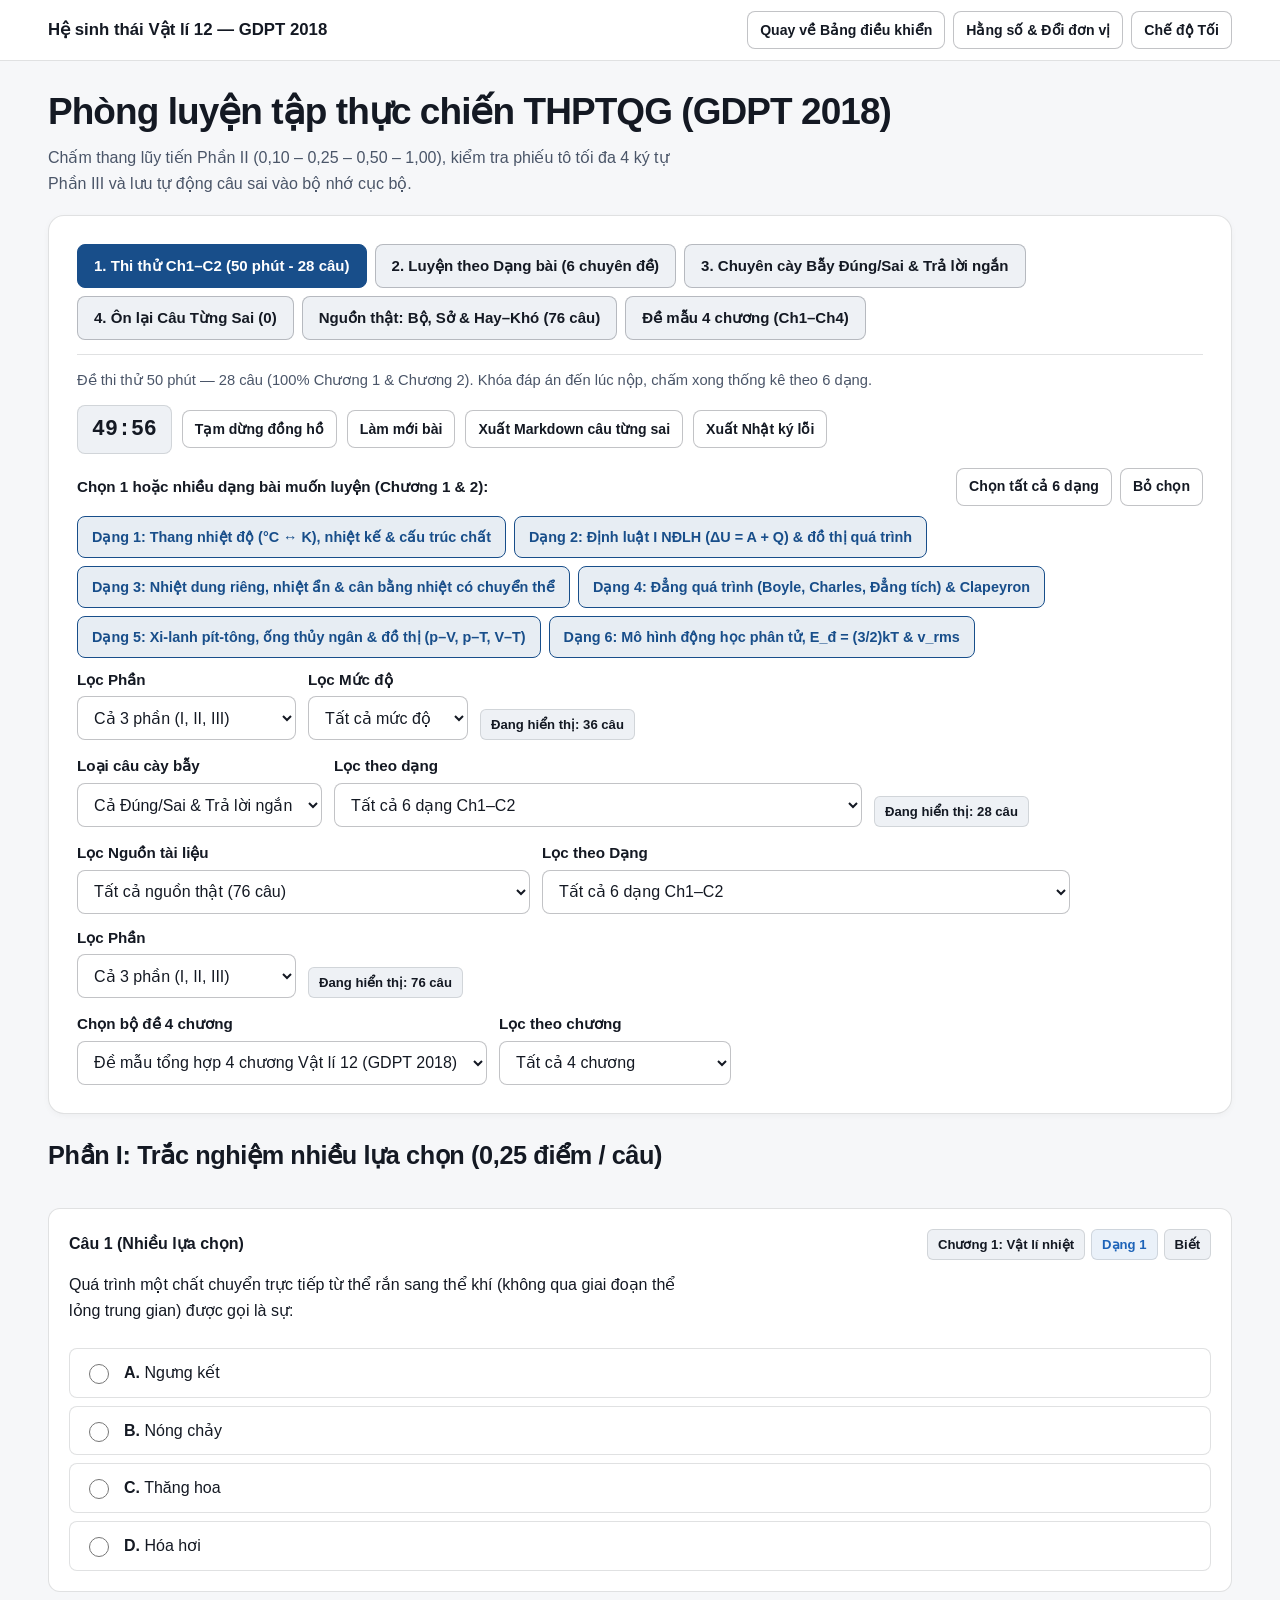
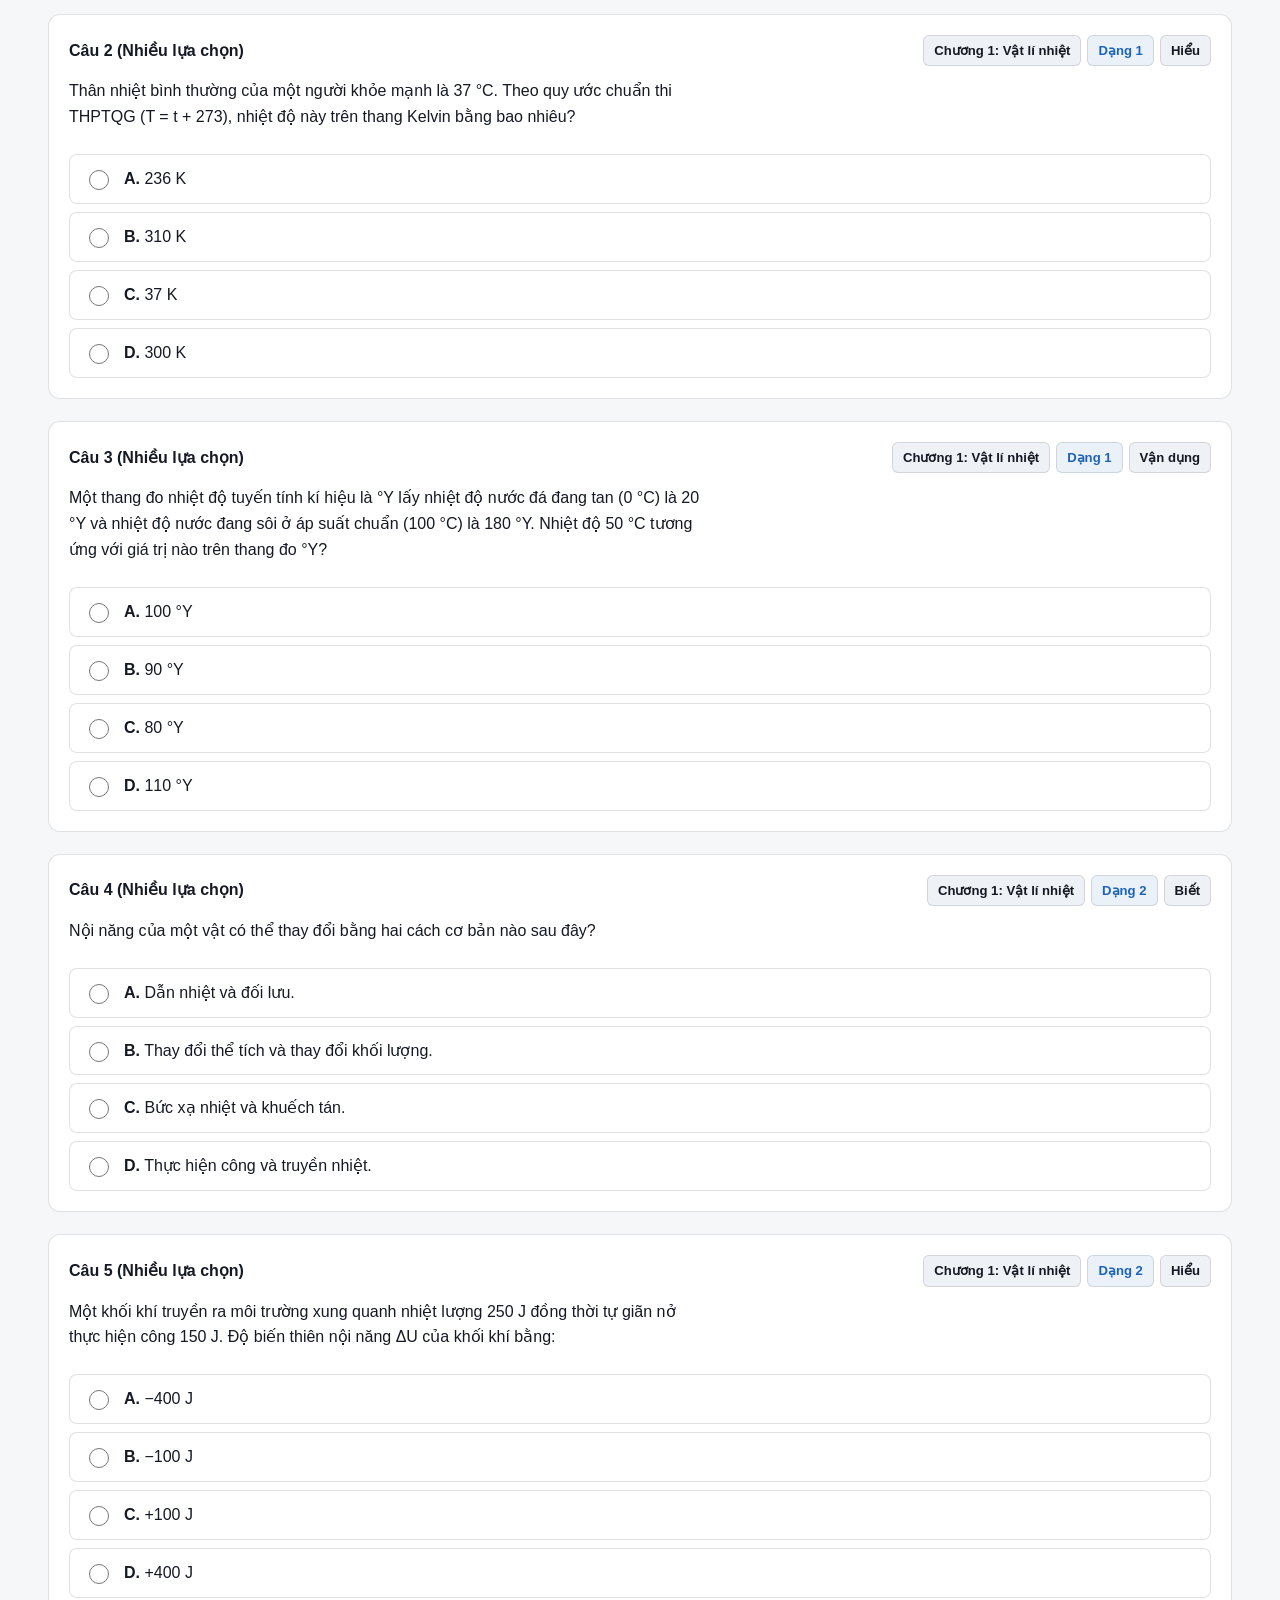
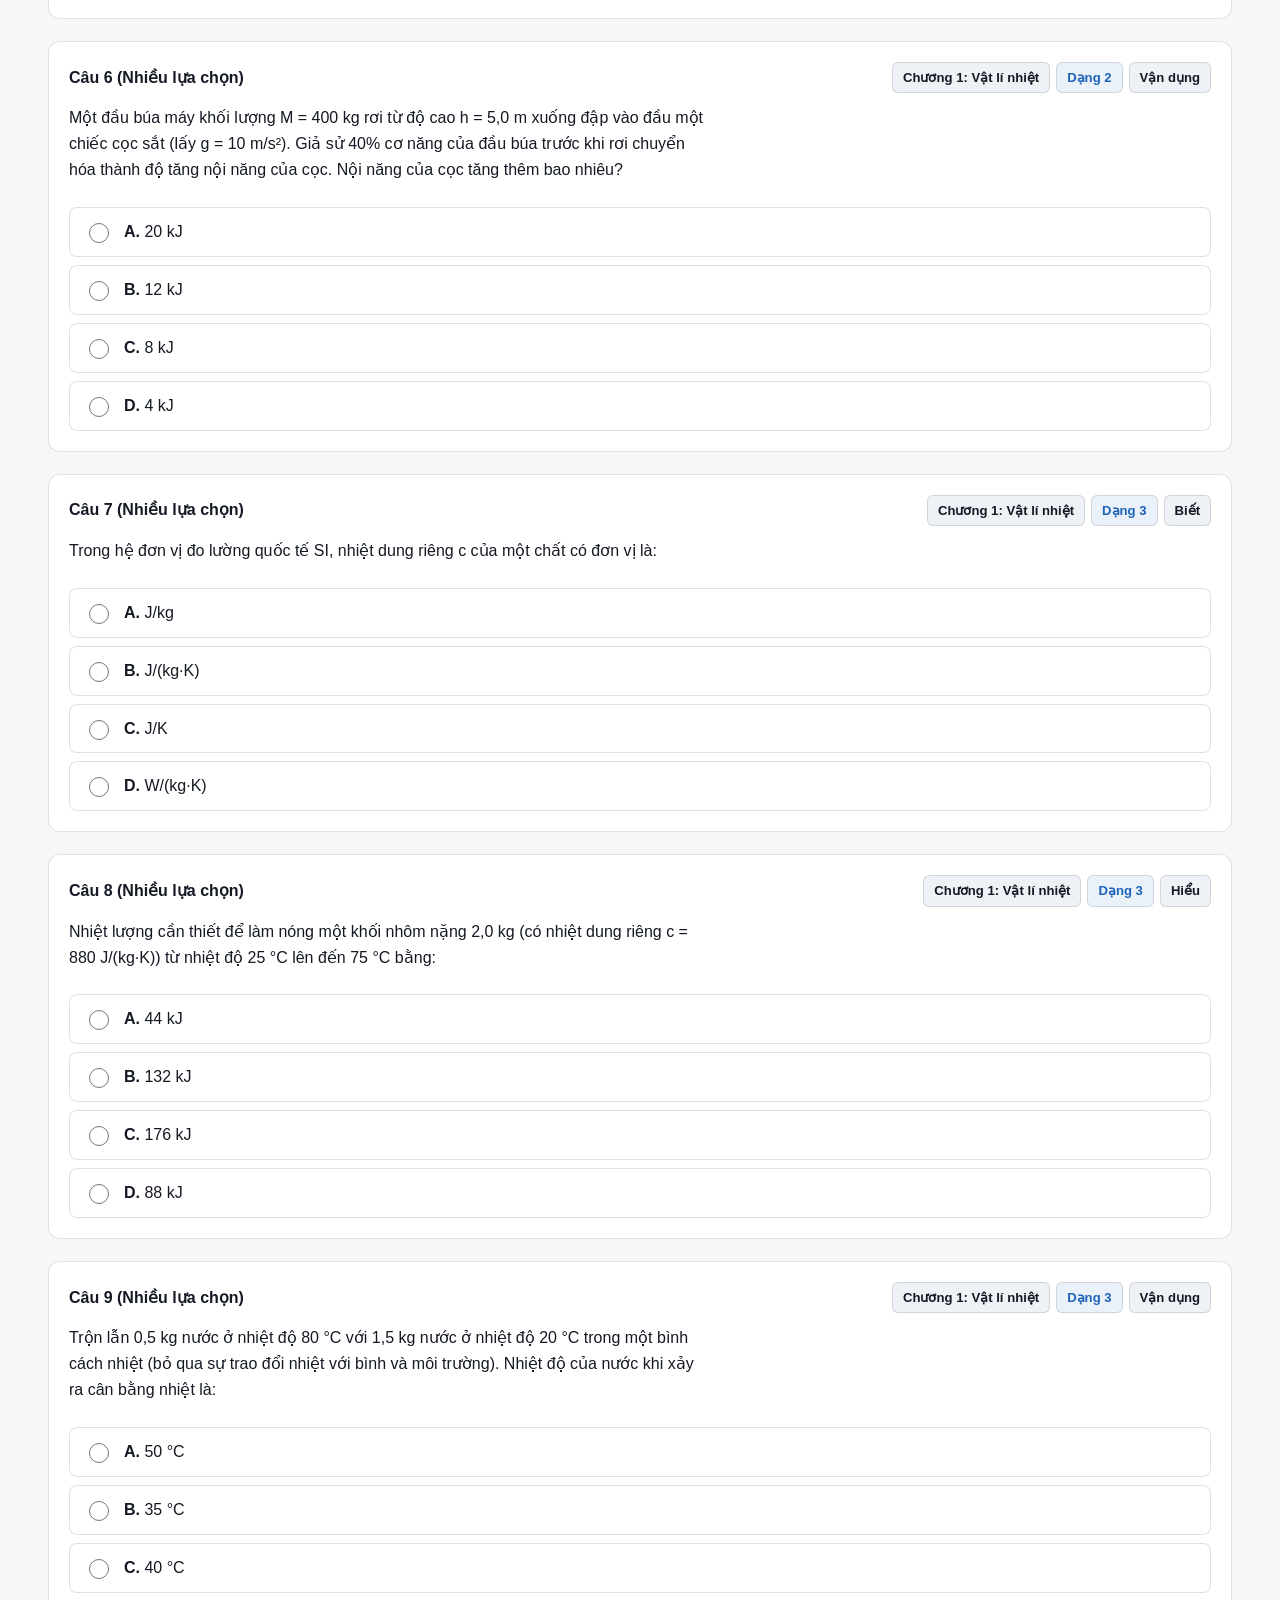
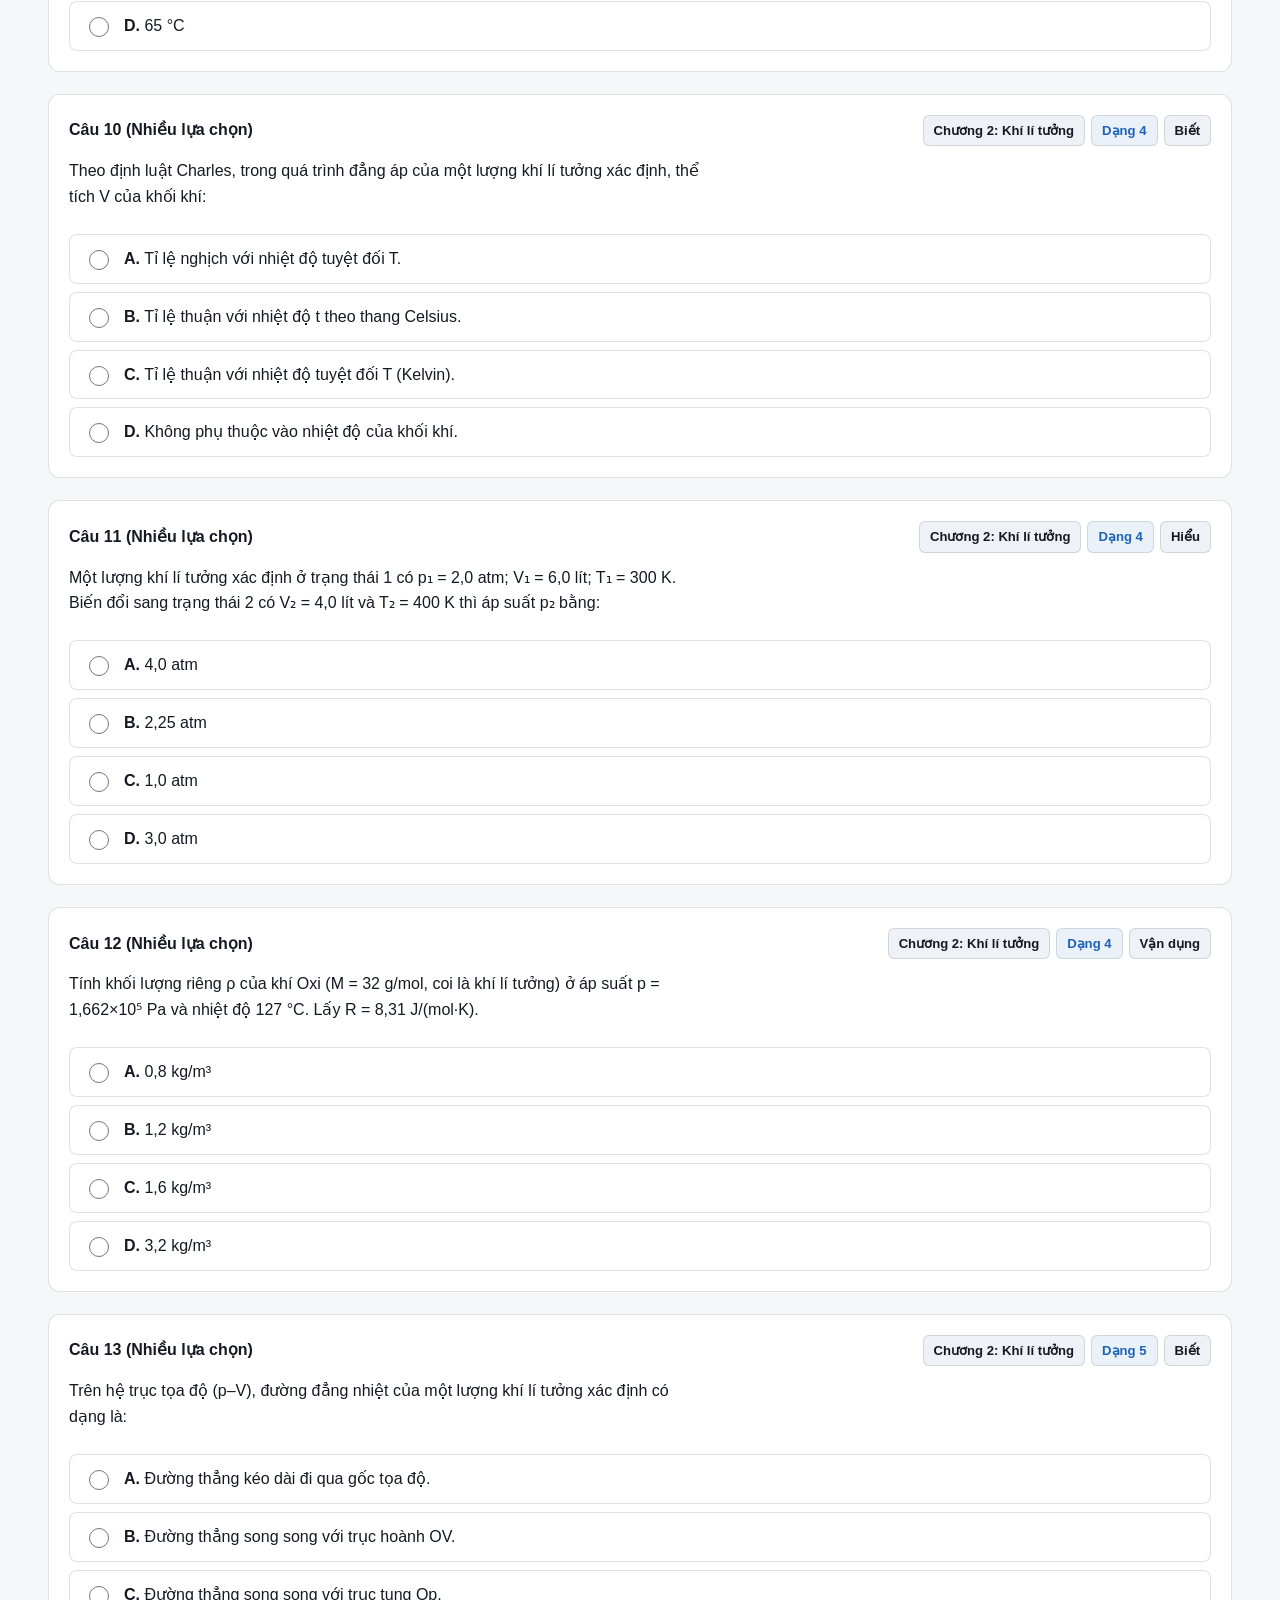
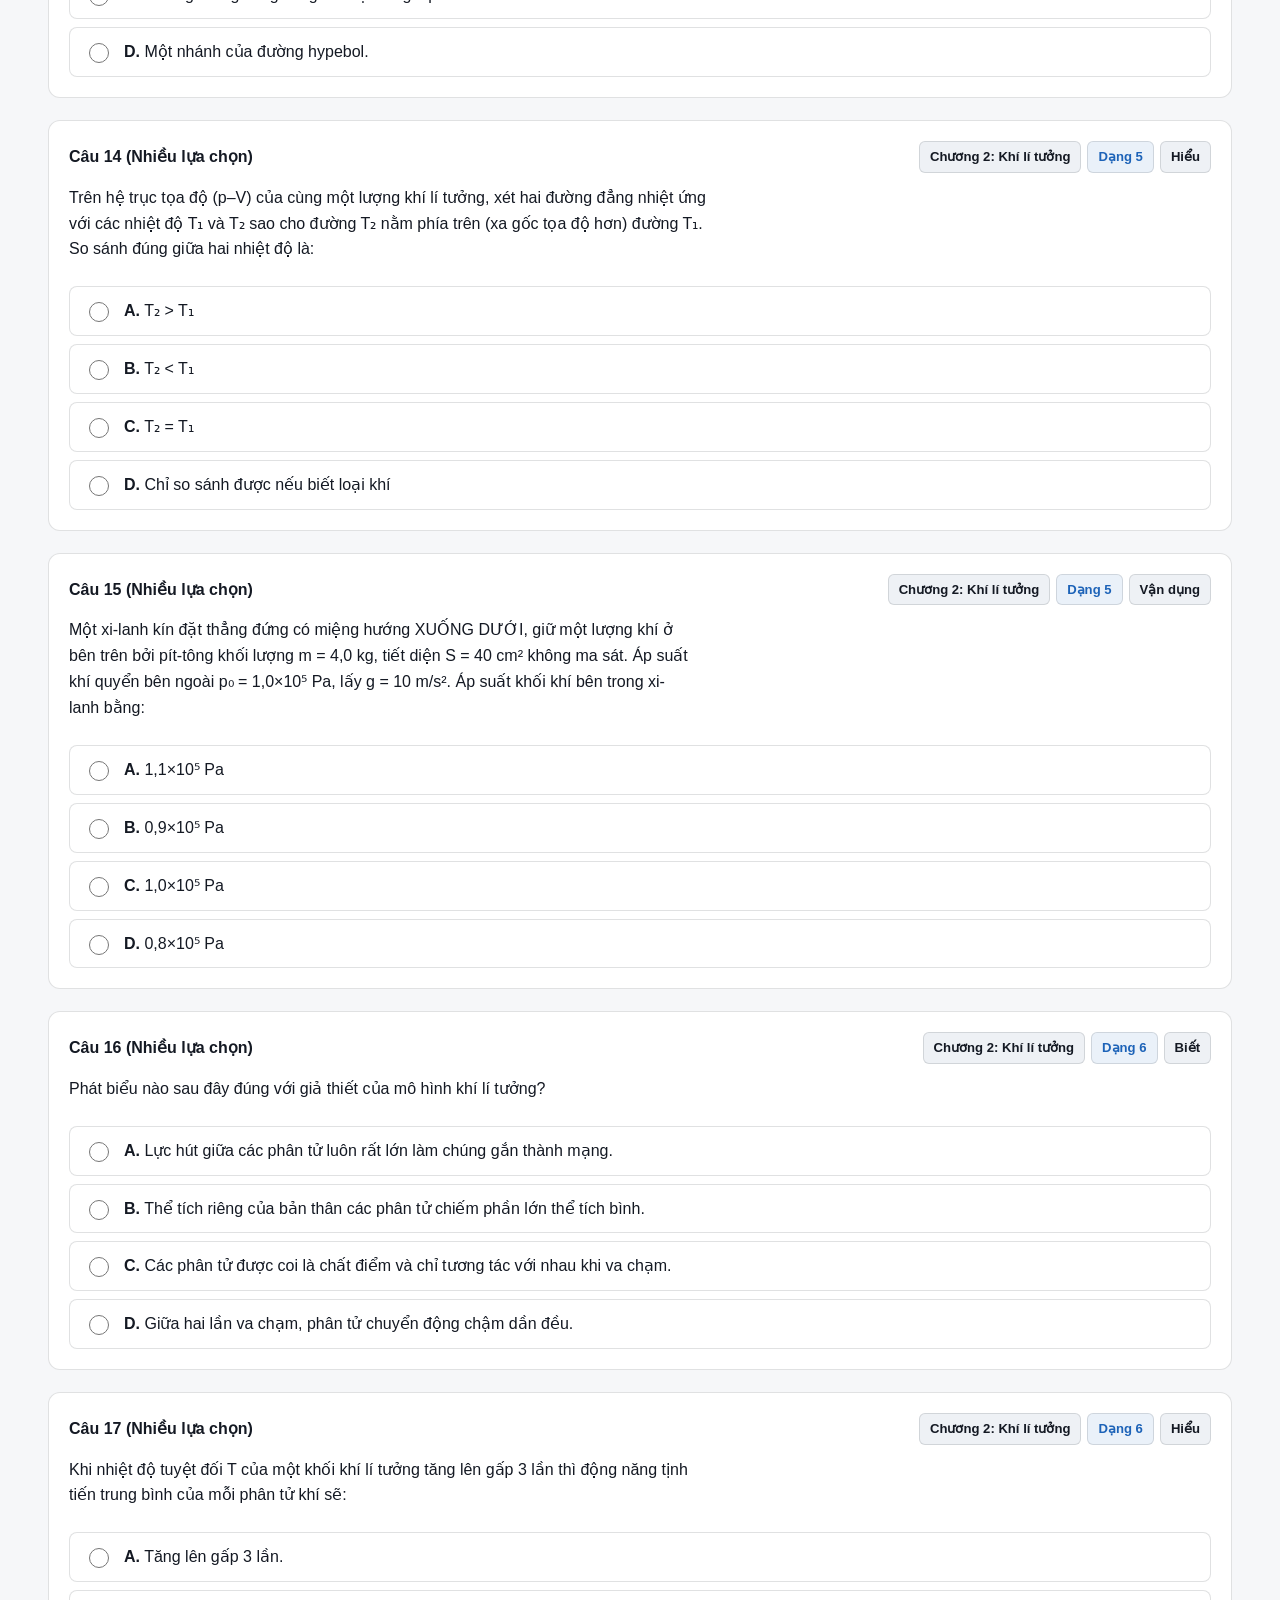
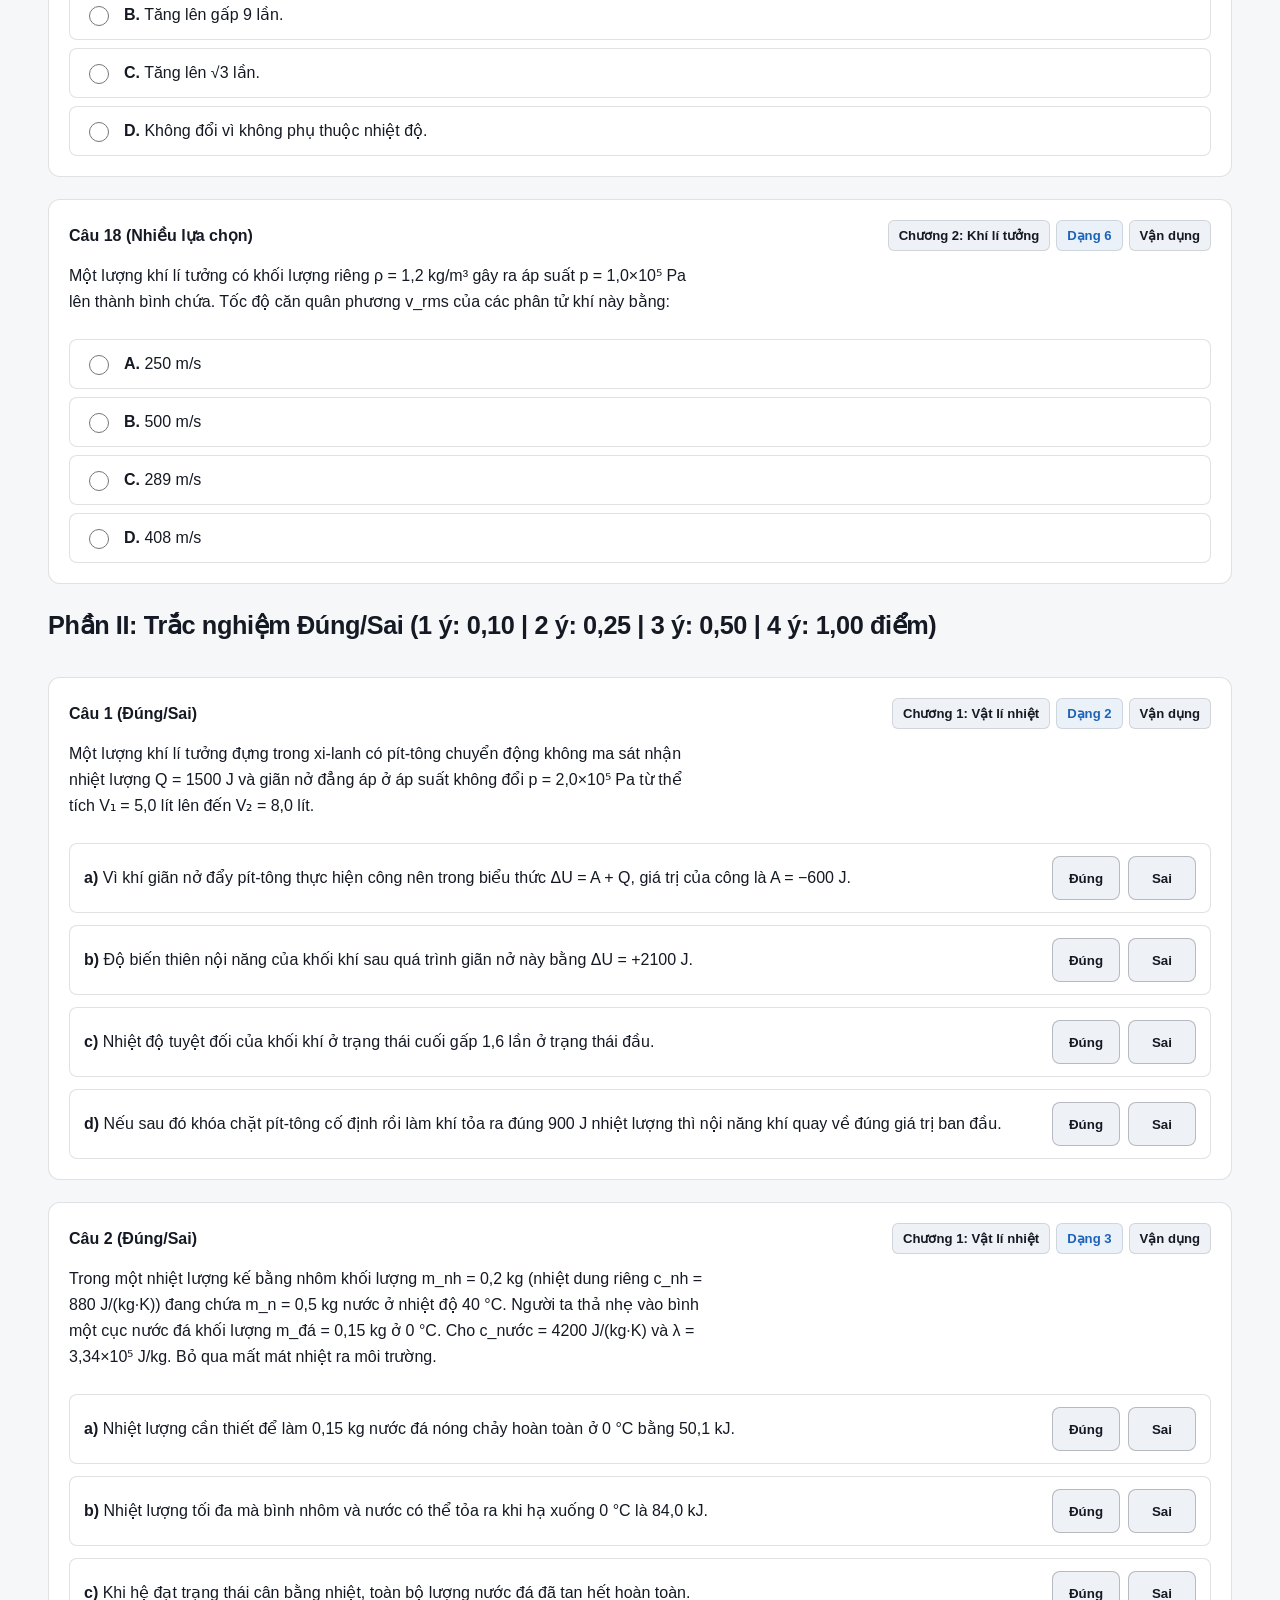
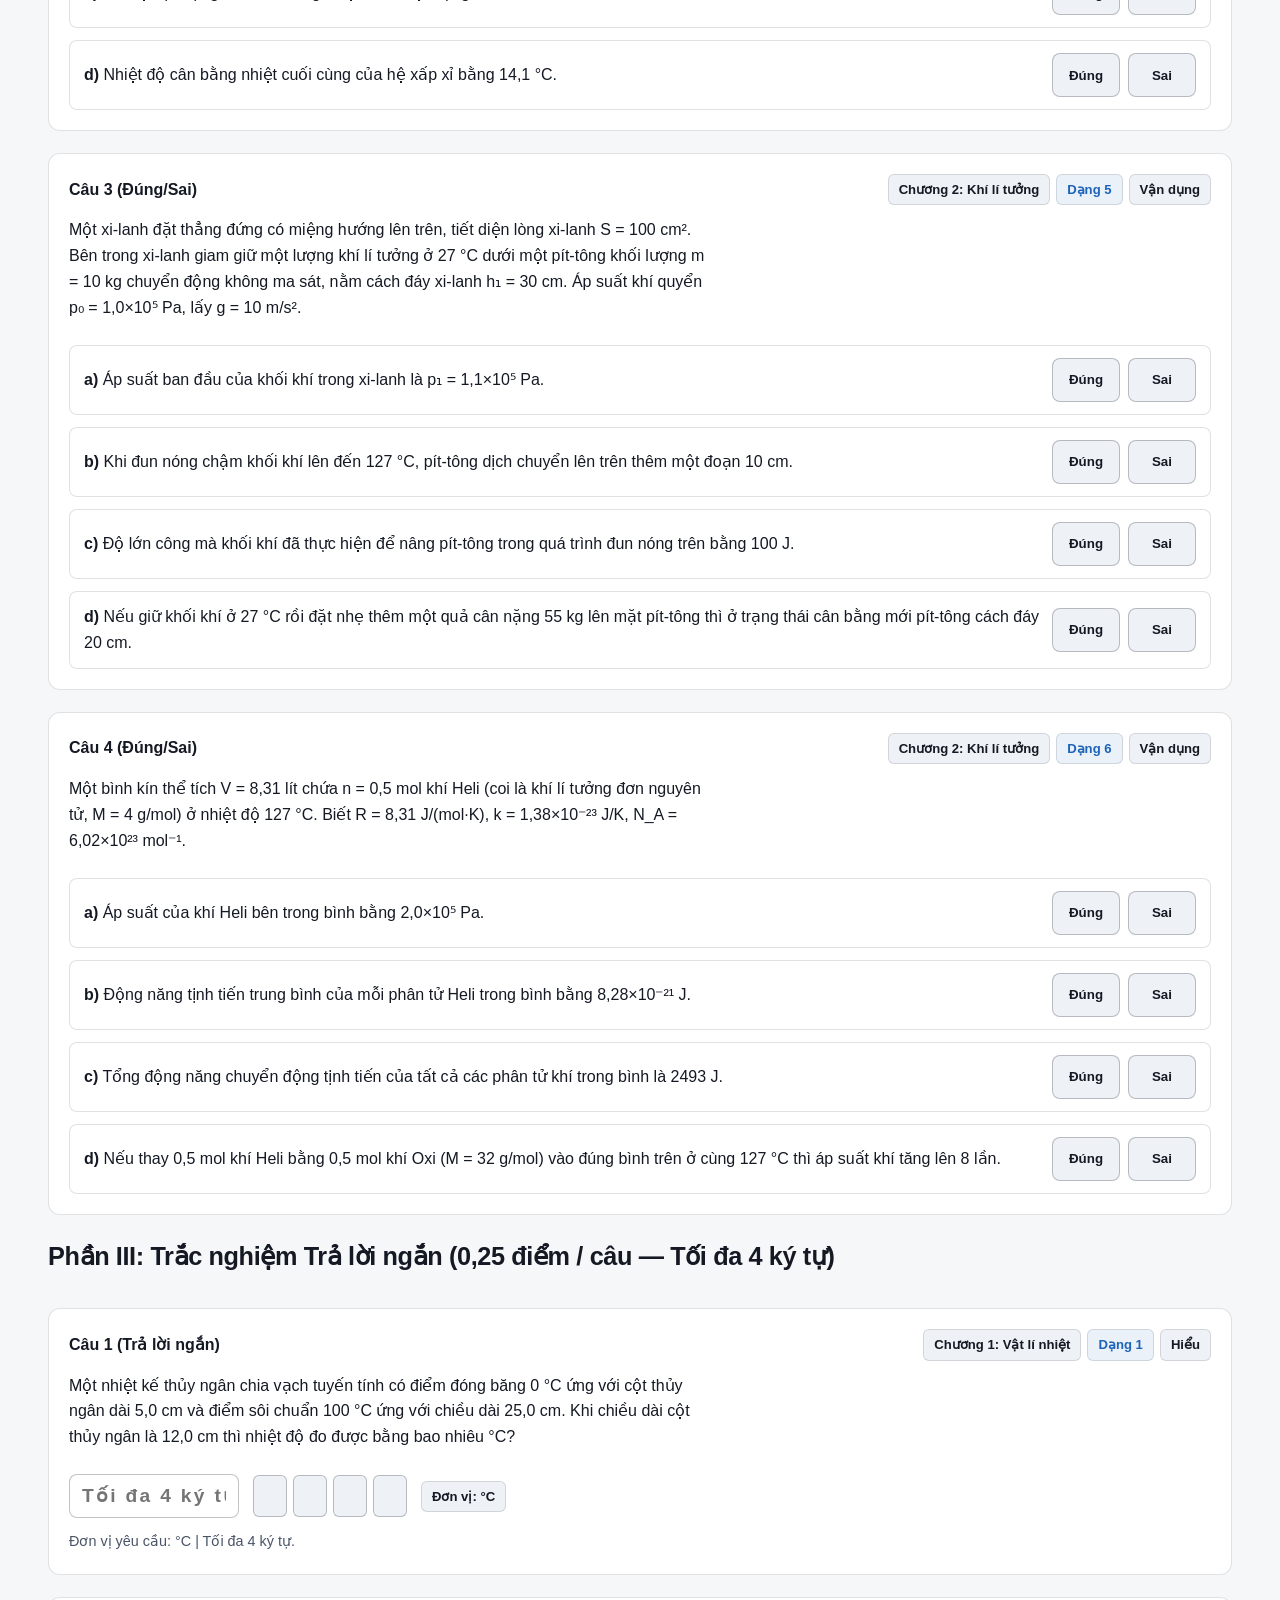
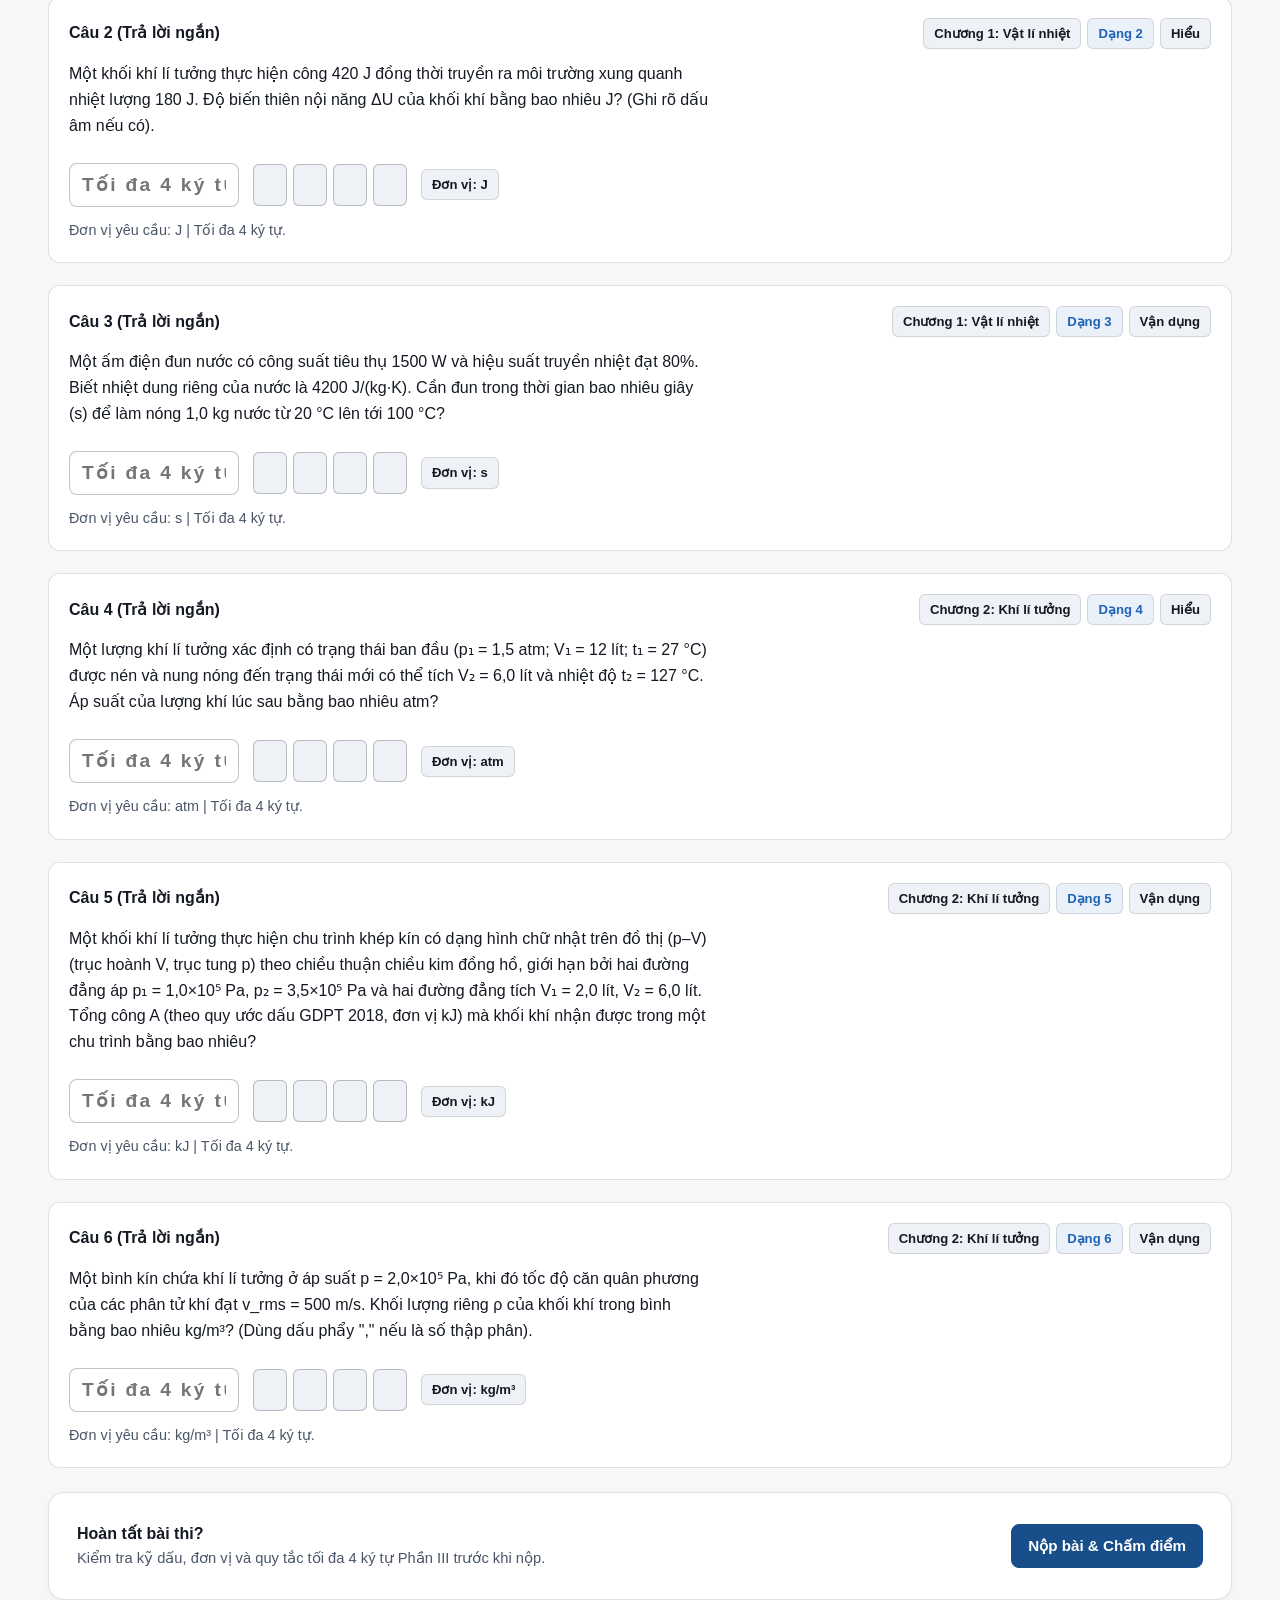
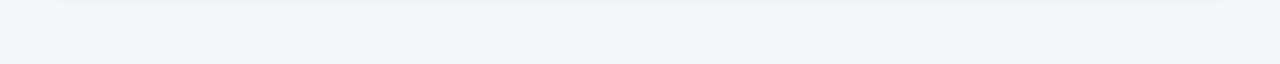
==== commit 6d2361ce: "feat(exam): tich hop tuyen tap 20 cau hay kho nang kho nguon that len 76 cau" ====
--- a/luyen_tap/phong_thi_thptqg.html
+++ b/luyen_tap/phong_thi_thptqg.html
@@ -202,7 +202,7 @@
         <button type="button" class="mode-tab" role="tab" data-mode="chuyen_de" id="tab-chuyen_de" aria-selected="false">2. Luyện theo Dạng bài (6 chuyên đề)</button>
         <button type="button" class="mode-tab" role="tab" data-mode="bay_ds_tln" id="tab-bay_ds_tln" aria-selected="false">3. Chuyên cày Bẫy Đúng/Sai &amp; Trả lời ngắn</button>
         <button type="button" class="mode-tab" role="tab" data-mode="on_cau_sai" id="tab-on_cau_sai" aria-selected="false">4. Ôn lại Câu Từng Sai (0)</button>
-        <button type="button" class="mode-tab" role="tab" data-mode="nguon_that" id="tab-nguon_that" aria-selected="false">Nguồn thật: Bộ, SGK &amp; Đề tỉnh hot (56 câu)</button>
+        <button type="button" class="mode-tab" role="tab" data-mode="nguon_that" id="tab-nguon_that" aria-selected="false">Nguồn thật: Bộ, Sở &amp; Hay–Khó (76 câu)</button>
         <button type="button" class="mode-tab" role="tab" data-mode="de_mau" id="tab-de_mau" aria-selected="false">Đề mẫu 4 chương (Ch1–Ch4)</button>
       </div>
 
@@ -281,7 +281,8 @@
           <div>
             <label for="sel-nguon-nhom" class="control-label" style="display: block; margin-bottom: 4px;">Lọc Nguồn tài liệu</label>
             <select id="sel-nguon-nhom" style="min-width: 240px;">
-              <option value="all">Tất cả nguồn thật (56 câu)</option>
+              <option value="all">Tất cả nguồn thật (76 câu)</option>
+              <option value="hay_kho_vdc">Tuyển tập Hay &amp; Khó — Vận dụng cao 9+ (20 câu)</option>
               <option value="de_tinh_hot">Đề các Sở GD &amp; Trường chuyên hot 2025–2026 (28 câu)</option>
               <option value="bo_gd">Đề Bộ GD&amp;ĐT 2025 (Tham khảo &amp; Chính thức)</option>
               <option value="sgk_kntt">SGK Vật lí 12 Kết nối tri thức</option>
@@ -304,7 +305,7 @@
             </select>
           </div>
           <div style="align-self: flex-end;">
-            <span id="nguon-count-tag" class="tag">Đang hiển thị: 56 câu</span>
+            <span id="nguon-count-tag" class="tag">Đang hiển thị: 76 câu</span>
           </div>
         </div>
 
@@ -421,6 +422,7 @@
   <script src="./data_de_thi_c1_c2.js"></script>
   <script src="./data_nguon_thuc_te_c1_c2.js"></script>
   <script src="./data_de_tinh_hot_c1_c2.js"></script>
+  <script src="./data_hay_kho_c1_c2.js"></script>
   <script>
     (function () {
       'use strict';
@@ -430,7 +432,12 @@
       var EXAM_C12 = window.LY_EXAM_C1_C2 || { phan1: [], phan2: [], phan3: [], durationMin: 50 };
       var NGUON_BANK = window.LY_NGUON_THUC_TE_C1_C2 || { questions: [] };
       var DE_TINH_BANK = window.LY_DE_TINH_HOT_C1_C2 || { questions: [] };
-      var ALL_NGUON_QUESTIONS = [].concat(NGUON_BANK.questions || [], DE_TINH_BANK.questions || []);
+      var HAY_KHO_BANK = window.LY_HAY_KHO_C1_C2 || { questions: [] };
+      var ALL_NGUON_QUESTIONS = [].concat(
+        NGUON_BANK.questions || [],
+        DE_TINH_BANK.questions || [],
+        HAY_KHO_BANK.questions || []
+      );
       C.initShell();
 
       /* Tạo từ điển tra cứu toàn bộ câu hỏi theo ID để hỗ trợ Mode 4 Ôn câu từng sai */
@@ -1179,7 +1186,7 @@
           chuyen_de: 'Ngân hàng 36 câu chuyên đề chia theo 6 dạng trọng tâm Chương 1 & 2. Chọn dạng muốn cày, mở gợi ý trước khi xem lời giải.',
           bay_ds_tln: 'Kho tốc độ cao gồm toàn bộ 28 câu Phần II (Đúng/Sai) & Phần III (Trả lời ngắn) của Chương 1 & 2.',
           on_cau_sai: 'Tự động gom các câu làm sai từ bộ nhớ cục bộ. Làm đúng trọn vẹn mới gỡ khỏi danh sách sai.',
-          nguon_that: '56 câu hỏi 100% nguồn thật: 28 câu từ Đề Bộ GD&ĐT 2025 & SGK KNTT/CTST + 28 câu mới tổng hợp từ Đề thi thử 2025–2026 các Sở GD&ĐT và Trường chuyên hot trên cả nước.',
+          nguon_that: '76 câu hỏi 100% nguồn thật: 28 câu Bộ GD&ĐT & SGK + 28 câu Đề các Sở/Chuyên hot + 20 câu Tuyển tập Hay & Khó (Vận dụng cao 9+).',
           de_mau: 'Đề mẫu tổng hợp đủ cả 4 chương (Vật lí nhiệt, Khí lí tưởng, Từ trường, Vật lí hạt nhân).'
         };
         leftControls.innerHTML = '<span class="muted" style="font-size: 0.92rem;">' + modeDesc[appState.mode] + '</span>';
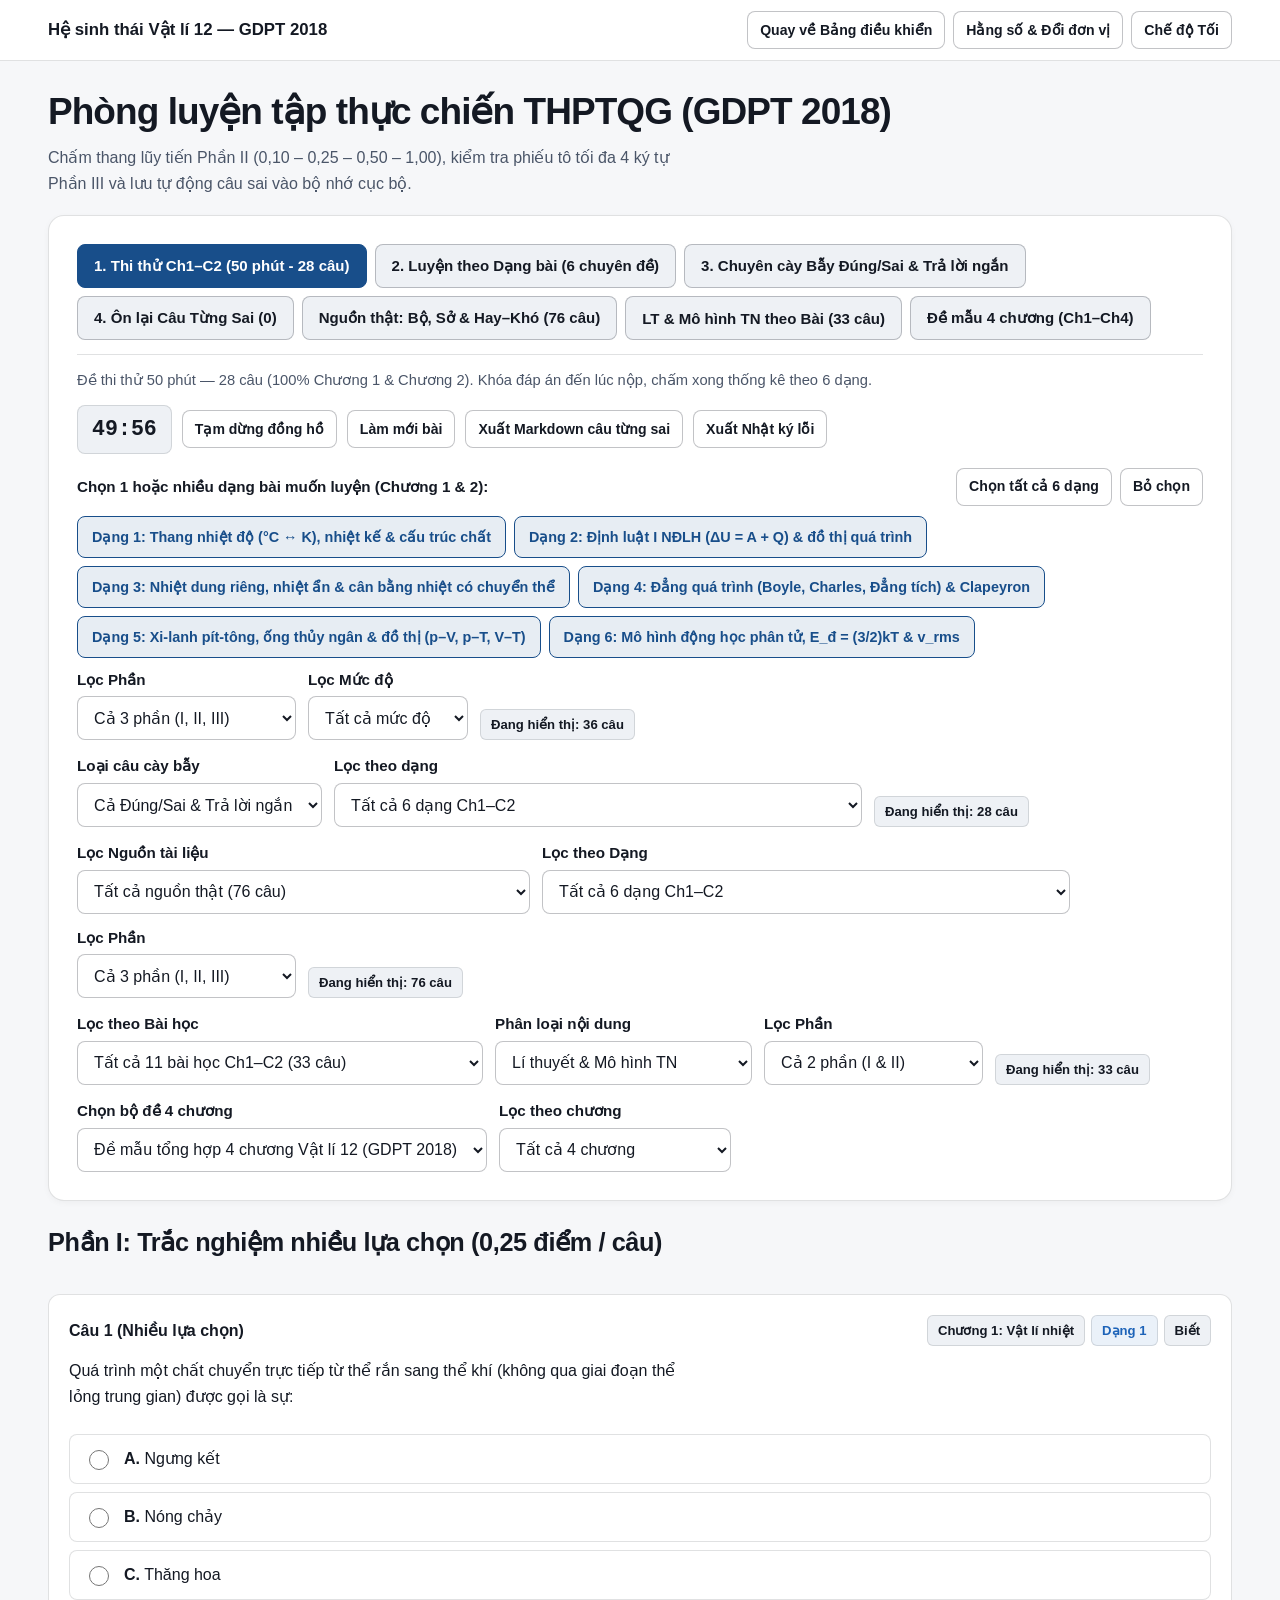
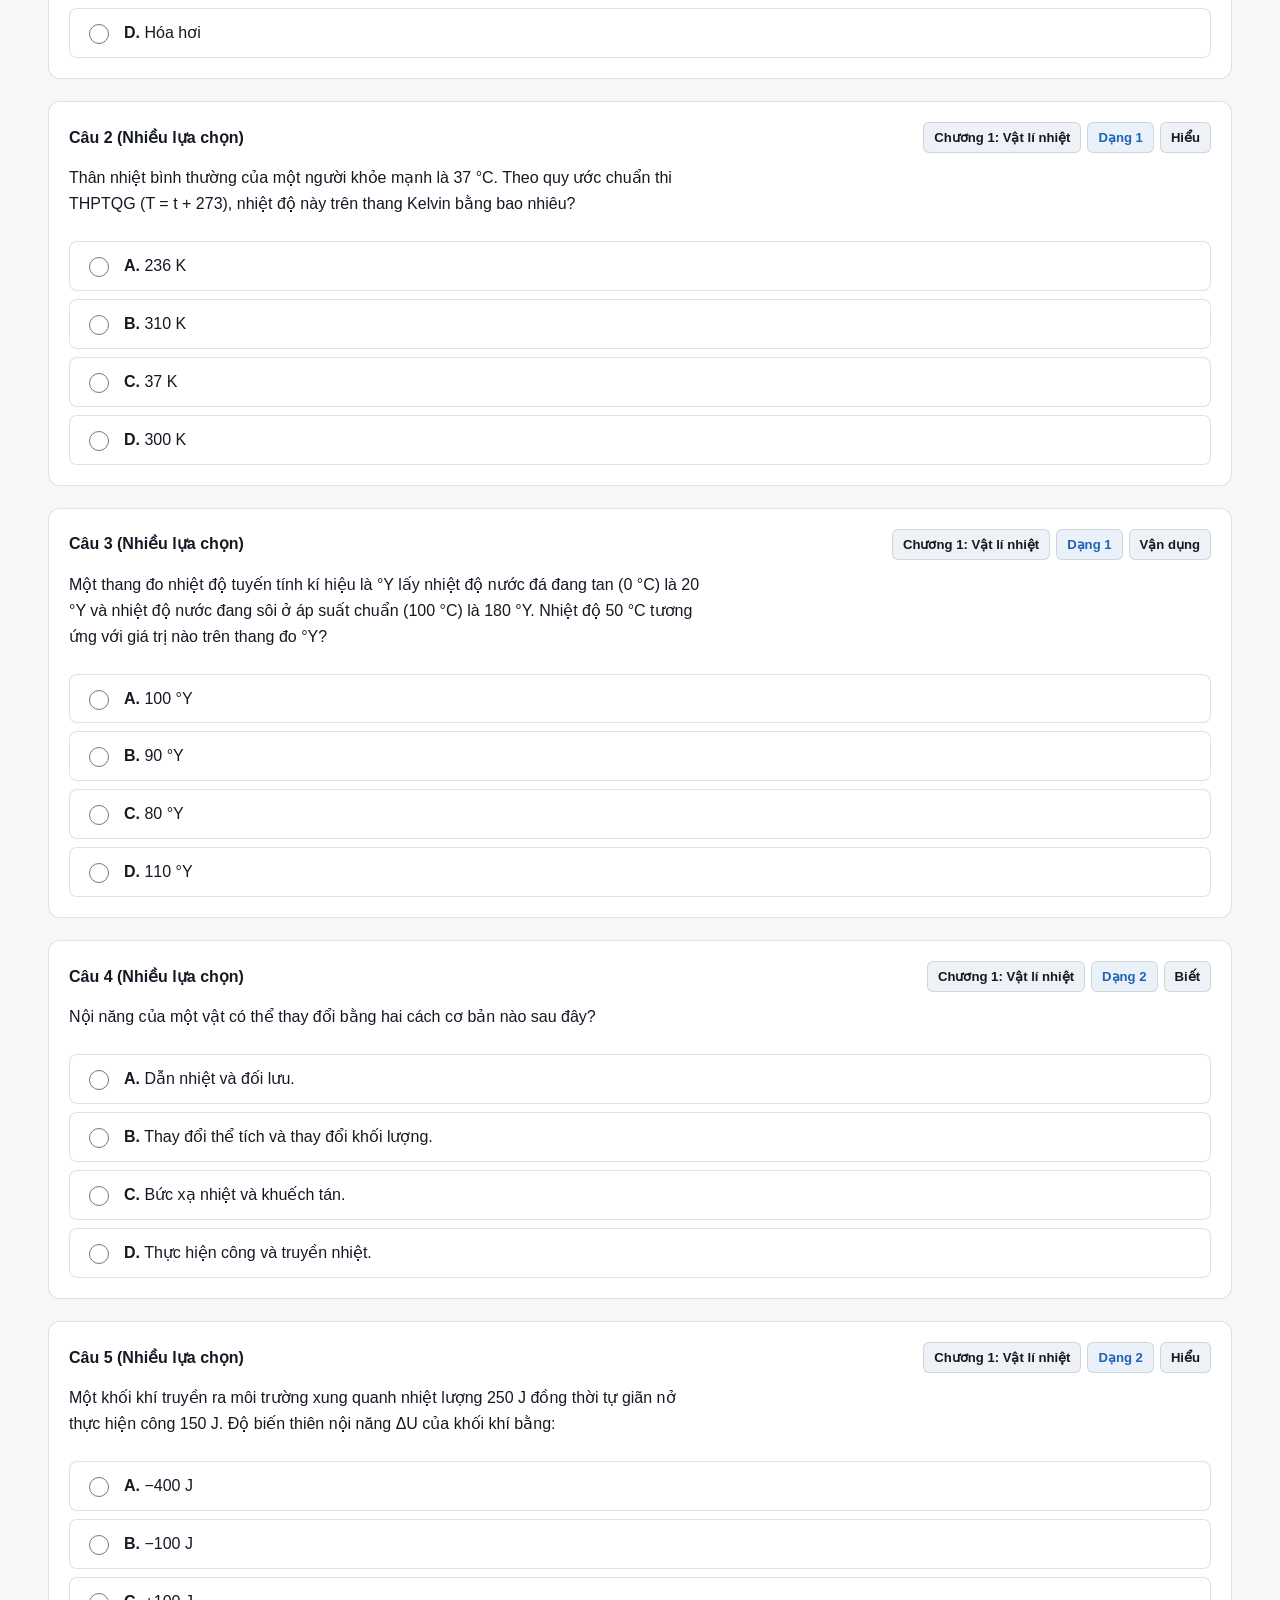
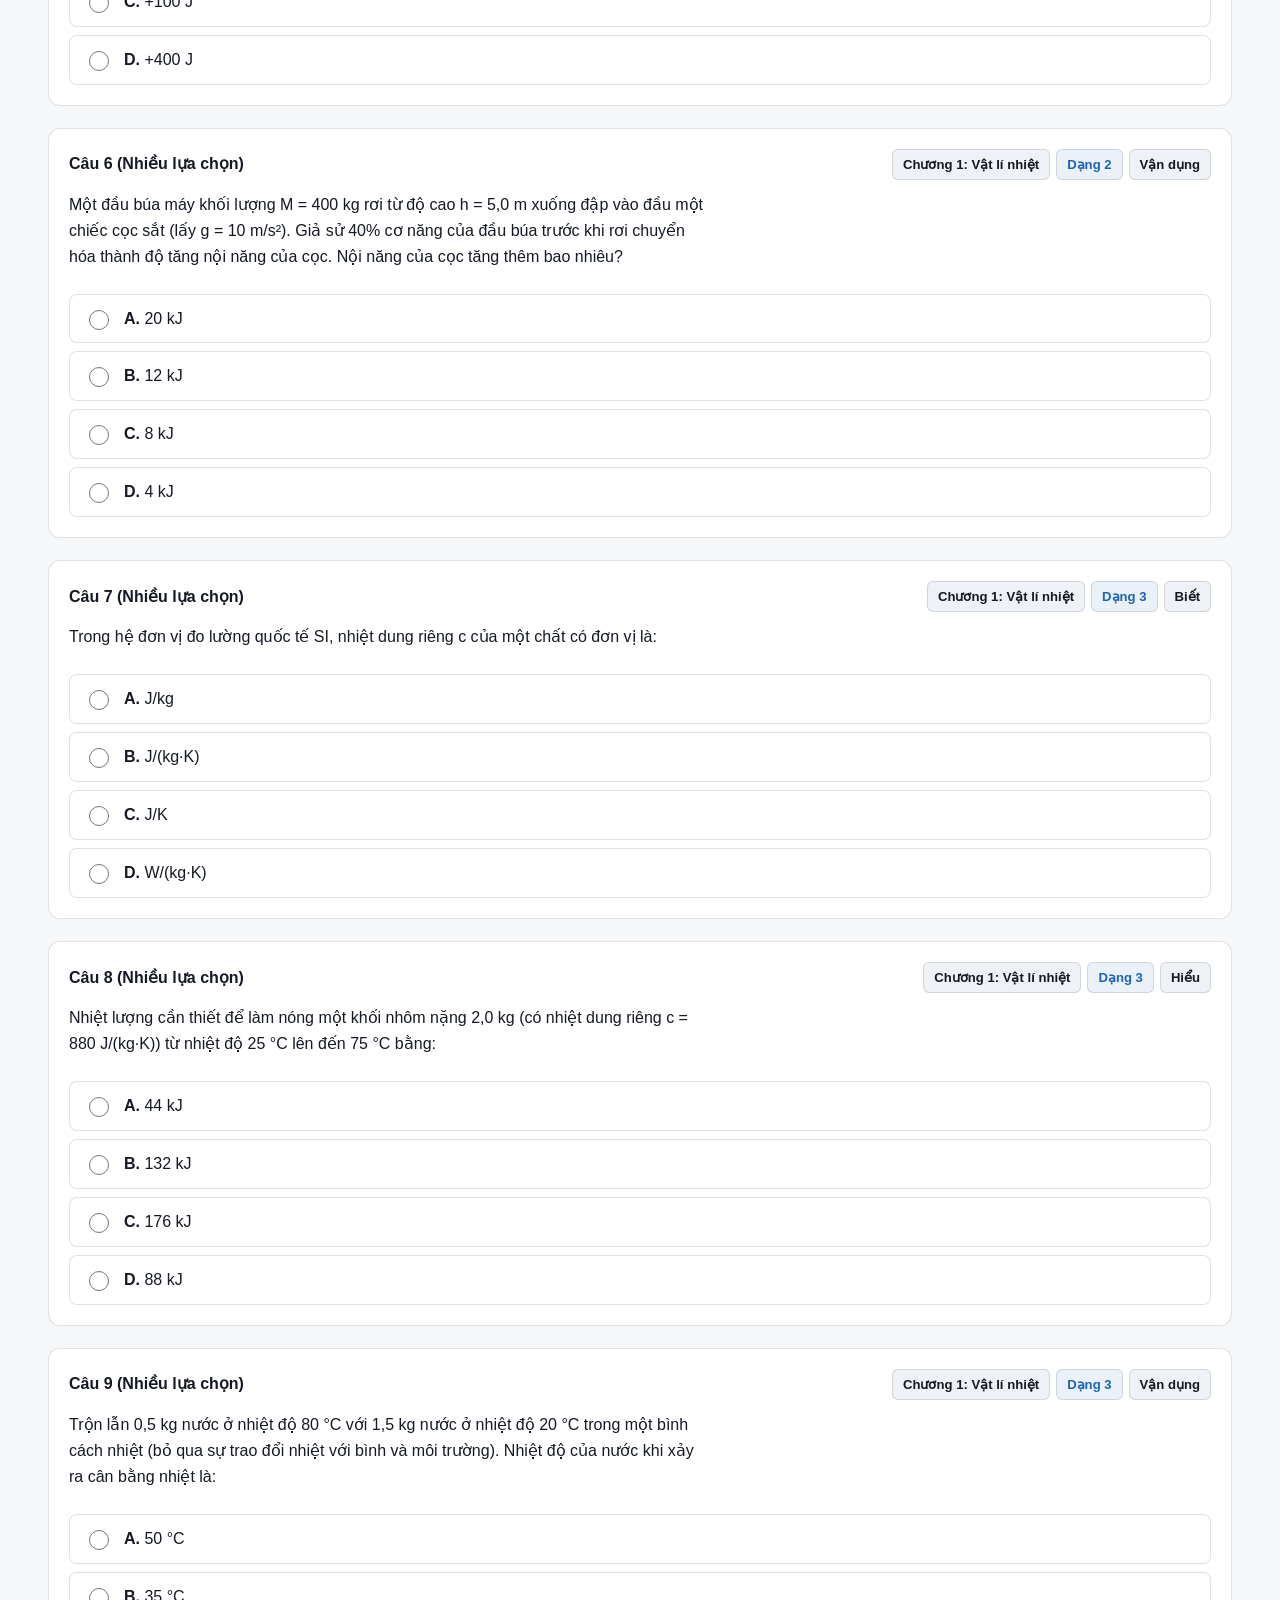
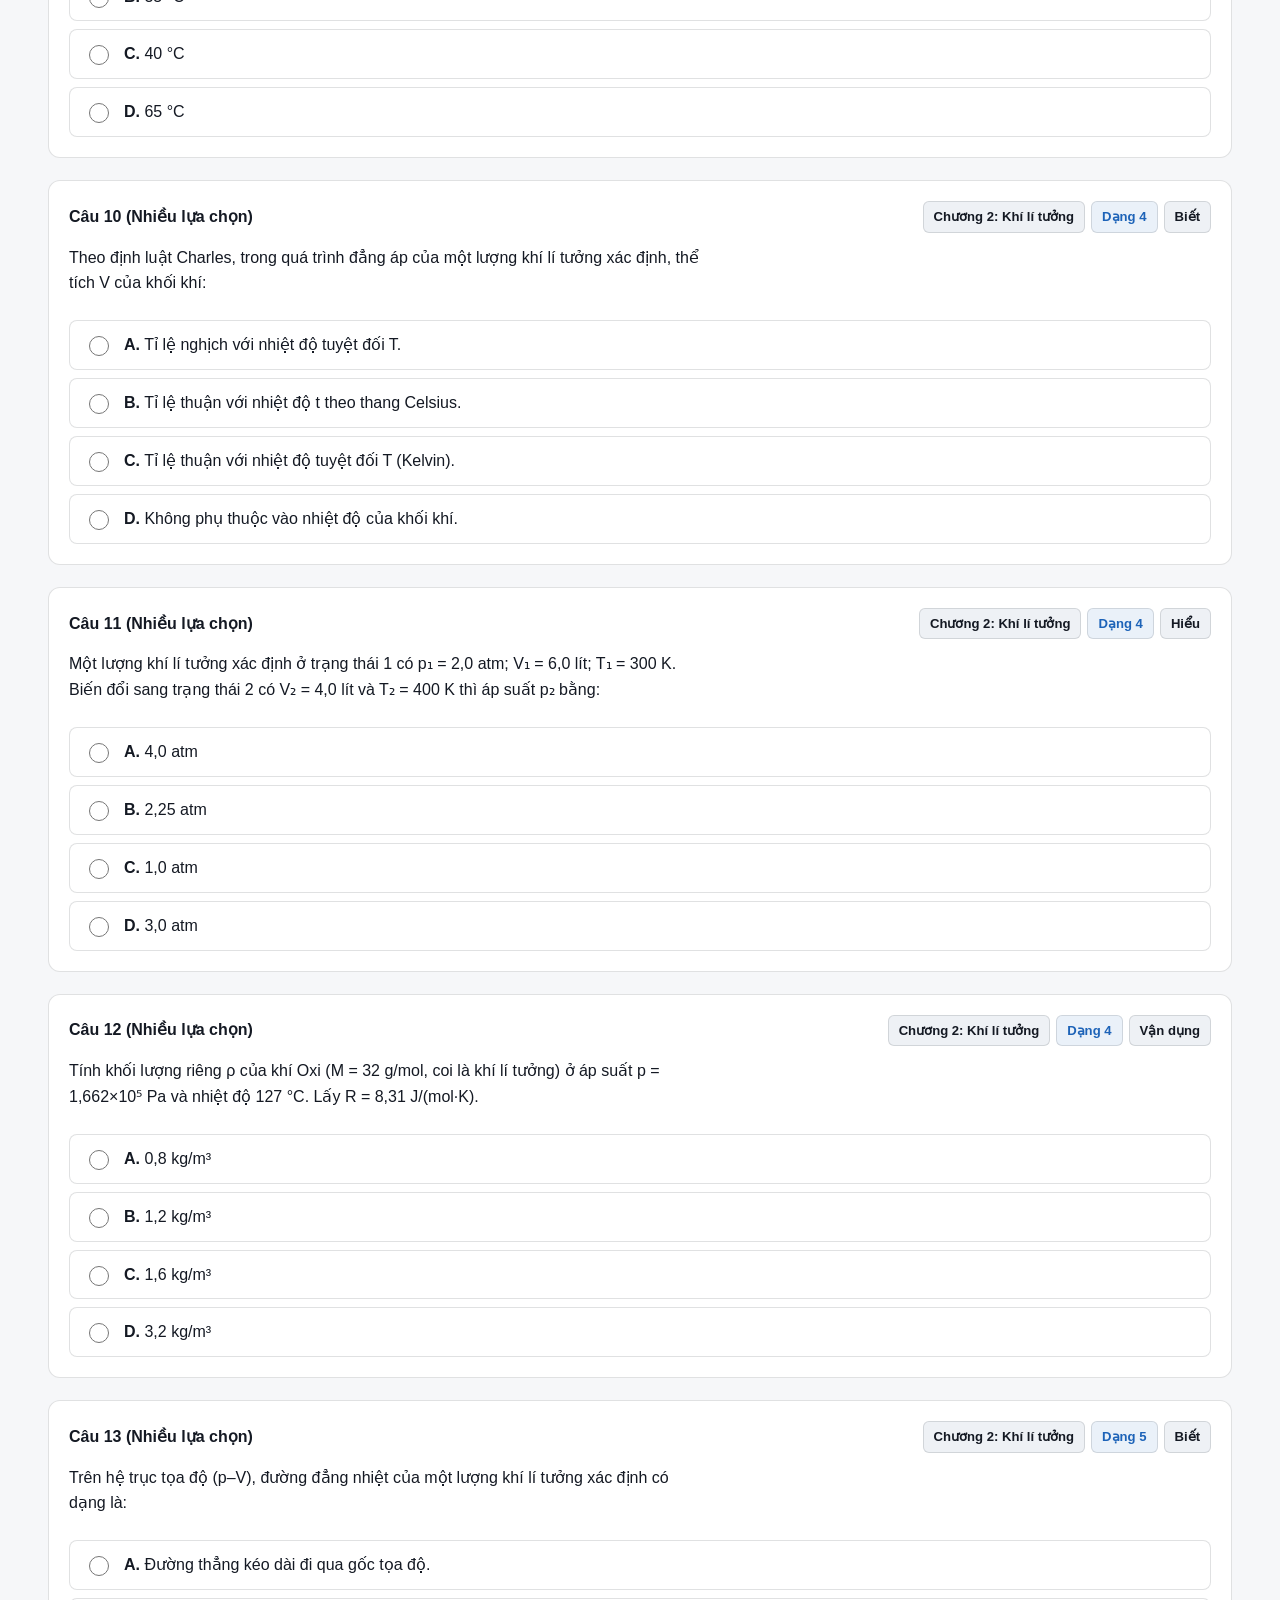
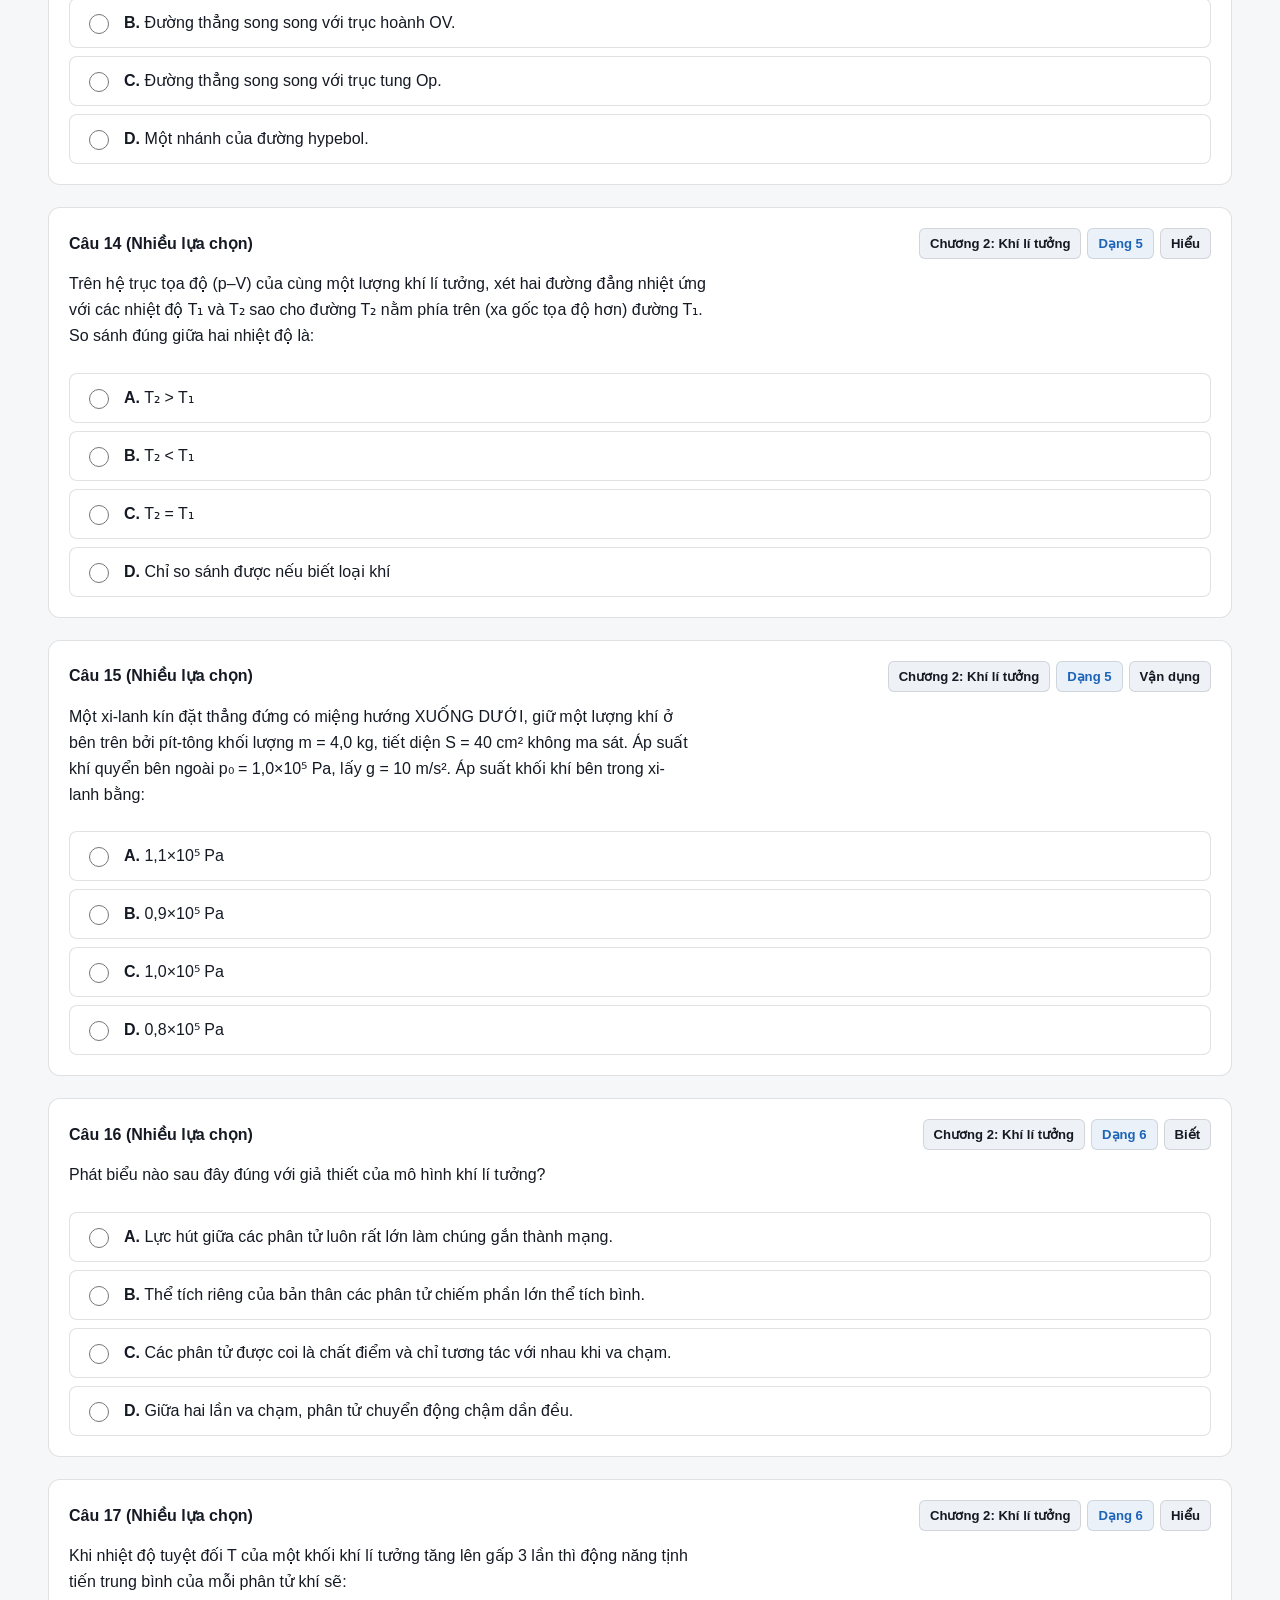
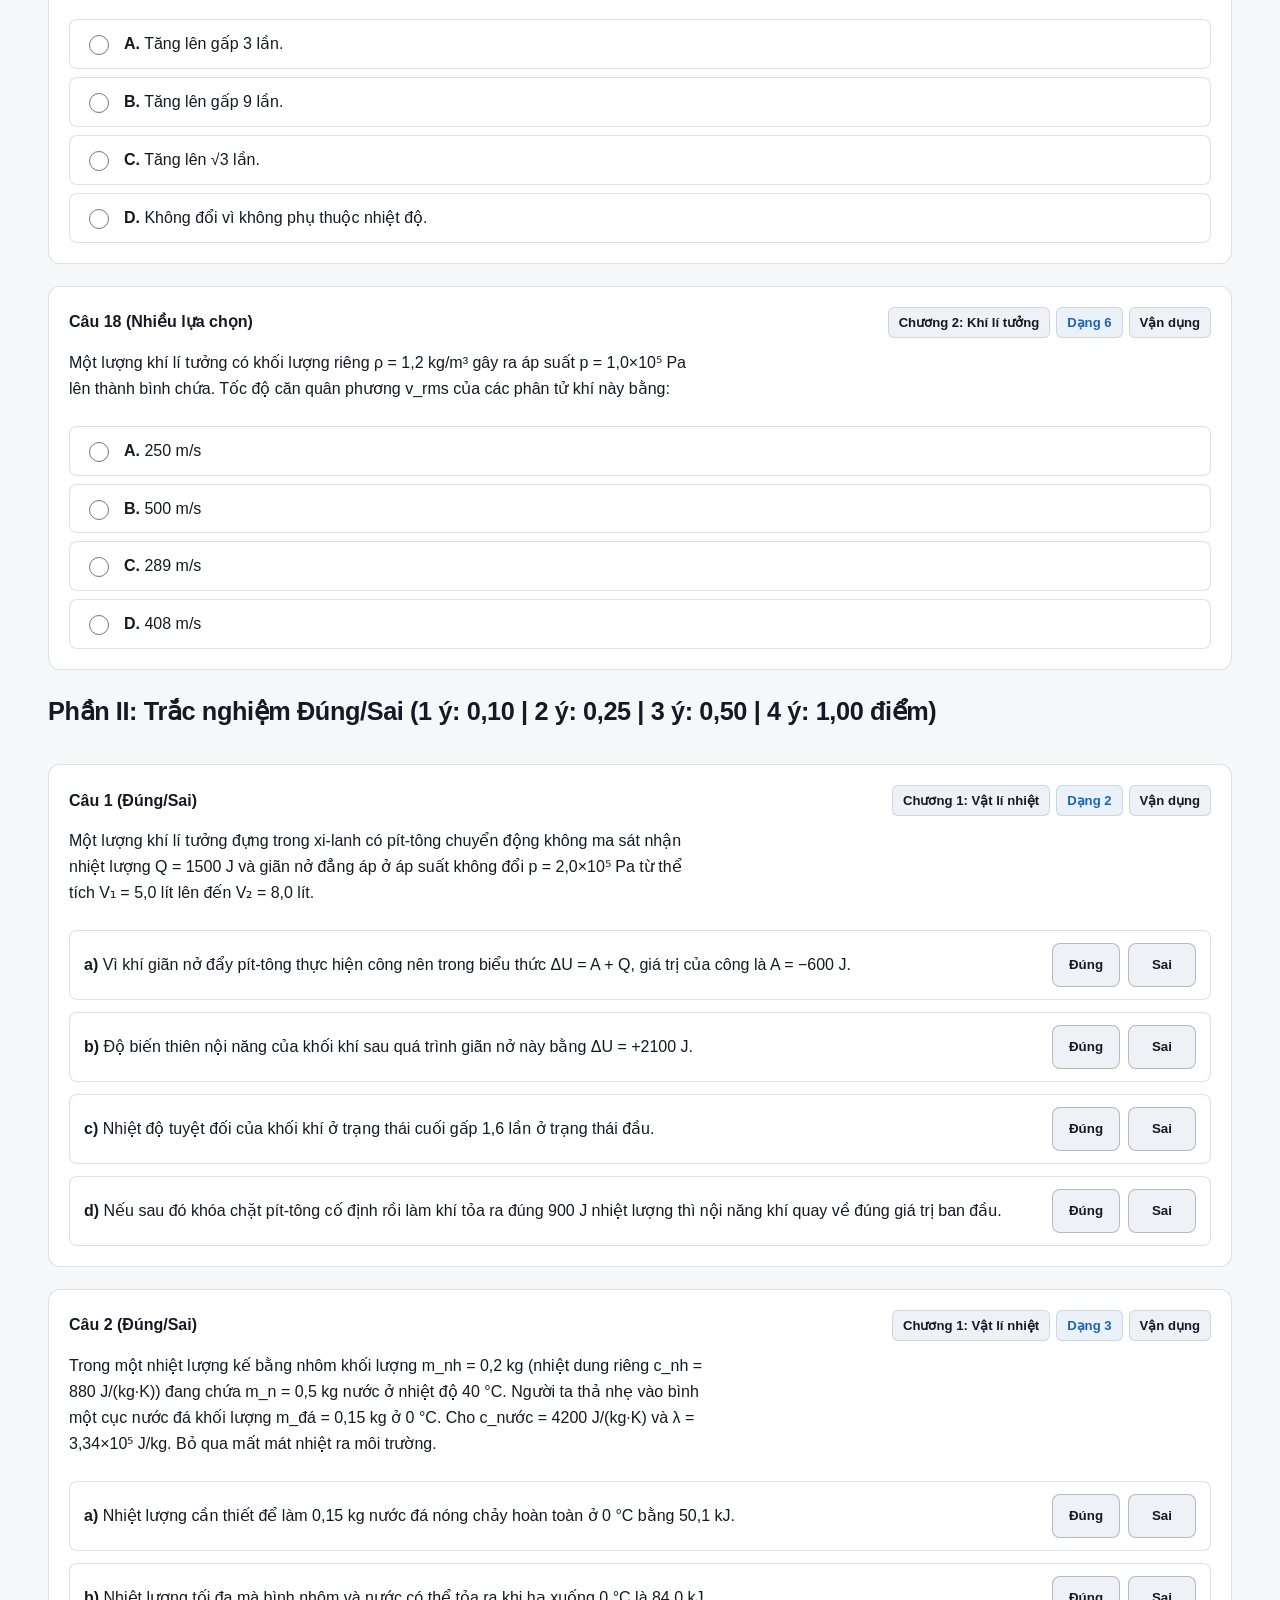
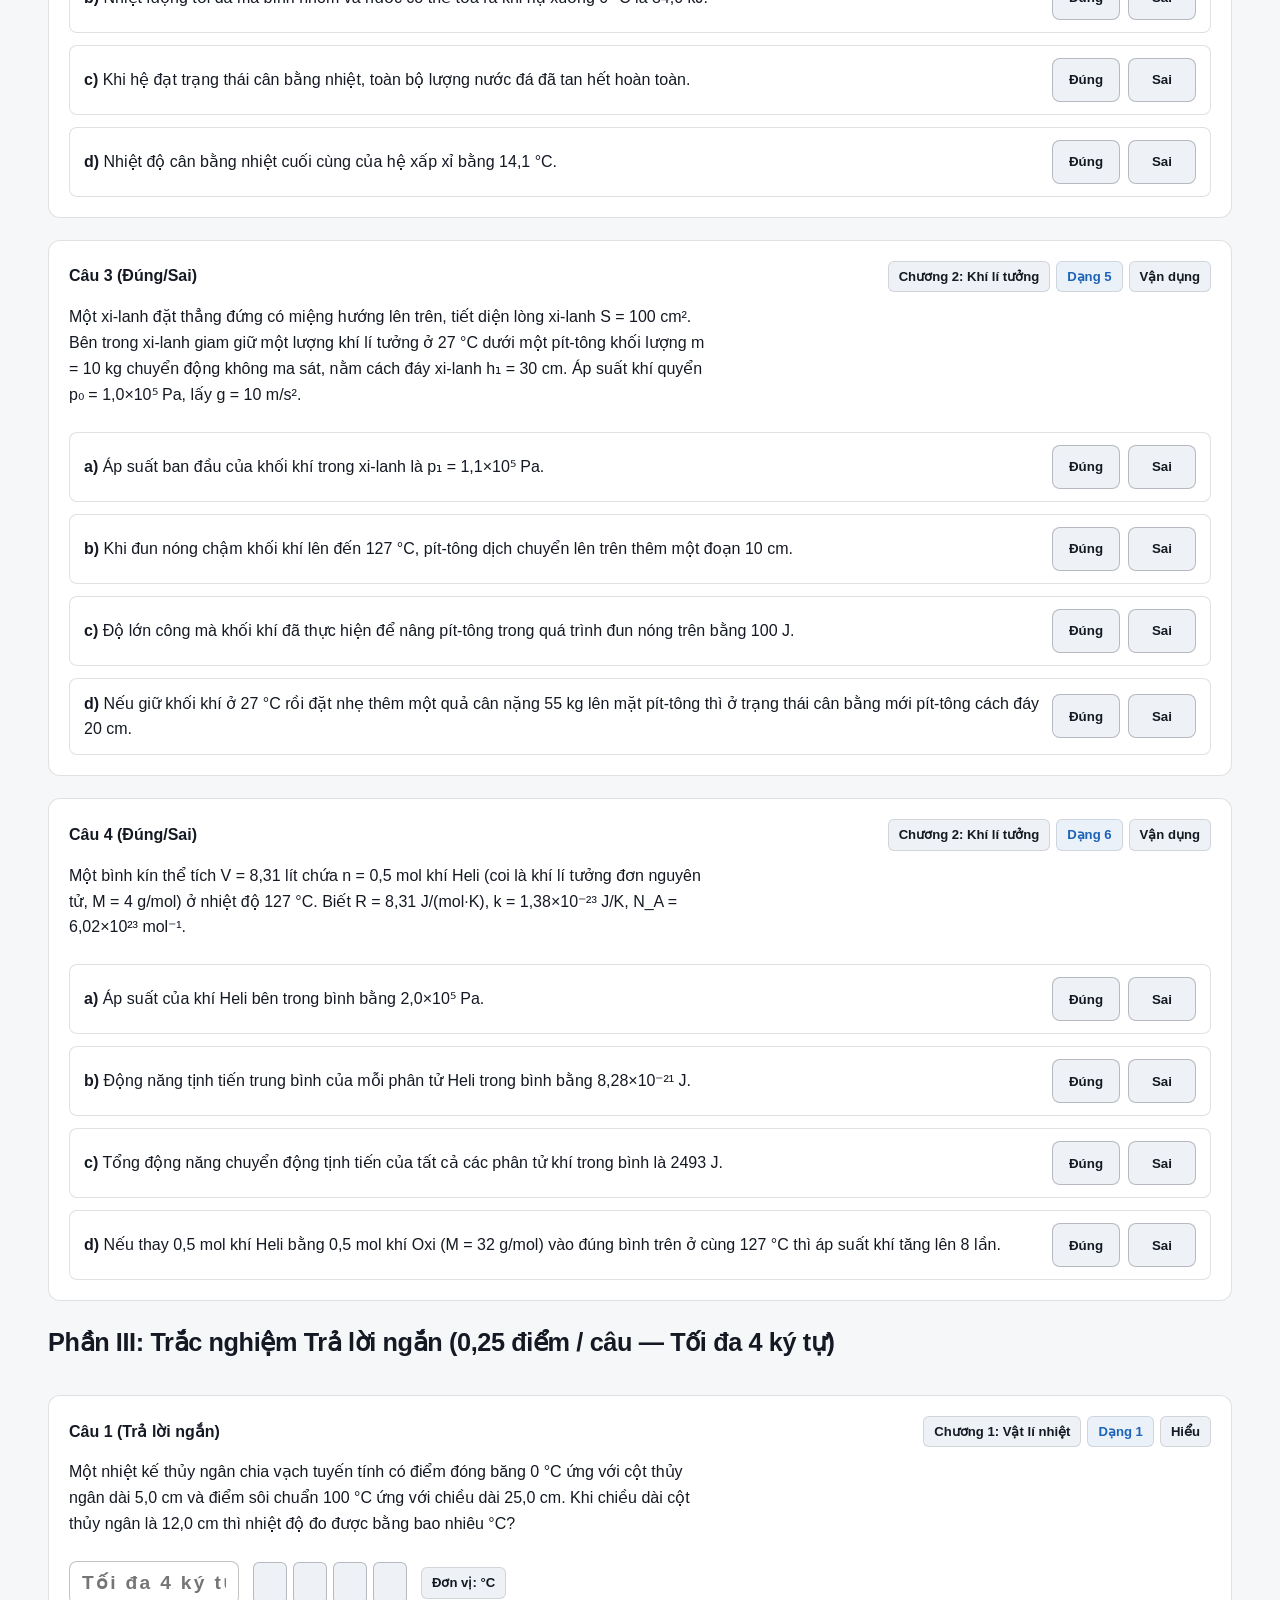
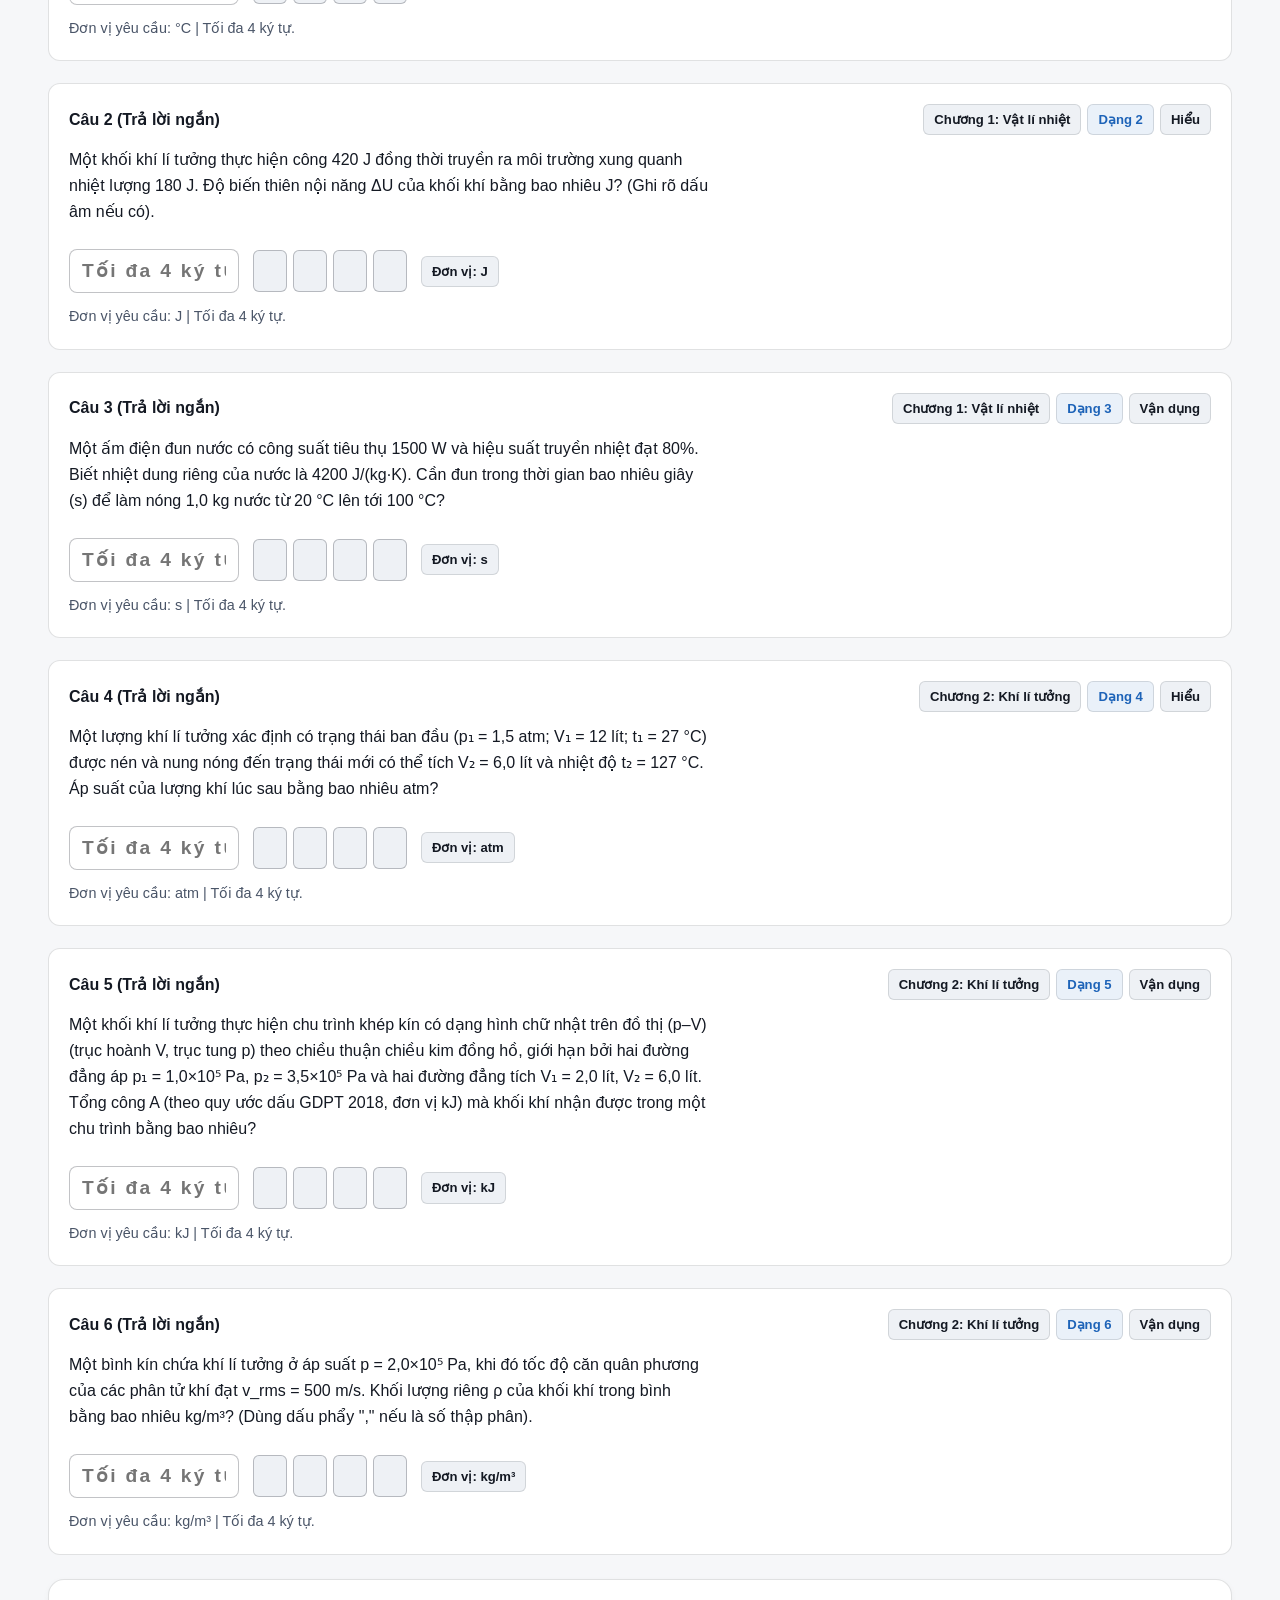
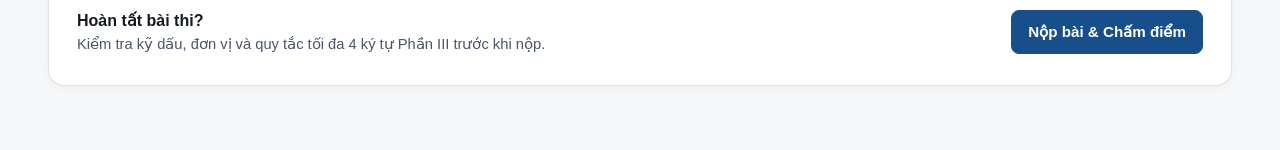
==== commit eb0e9fd5: "Integrate 11-lesson theory & experiment-model mode into exam room" ====
--- a/luyen_tap/phong_thi_thptqg.html
+++ b/luyen_tap/phong_thi_thptqg.html
@@ -203,6 +203,7 @@
         <button type="button" class="mode-tab" role="tab" data-mode="bay_ds_tln" id="tab-bay_ds_tln" aria-selected="false">3. Chuyên cày Bẫy Đúng/Sai &amp; Trả lời ngắn</button>
         <button type="button" class="mode-tab" role="tab" data-mode="on_cau_sai" id="tab-on_cau_sai" aria-selected="false">4. Ôn lại Câu Từng Sai (0)</button>
         <button type="button" class="mode-tab" role="tab" data-mode="nguon_that" id="tab-nguon_that" aria-selected="false">Nguồn thật: Bộ, Sở &amp; Hay–Khó (76 câu)</button>
+        <button type="button" class="mode-tab" role="tab" data-mode="ly_thuyet_tn" id="tab-ly_thuyet_tn" aria-selected="false">LT &amp; Mô hình TN theo Bài (33 câu)</button>
         <button type="button" class="mode-tab" role="tab" data-mode="de_mau" id="tab-de_mau" aria-selected="false">Đề mẫu 4 chương (Ch1–Ch4)</button>
       </div>
 
@@ -309,6 +310,35 @@
           </div>
         </div>
 
+        <!-- Bộ lọc Lý thuyết & Mô hình TN từng Bài học (Mode 6) -->
+        <div id="lttn-filters" hidden style="display: flex; flex-wrap: wrap; gap: 12px; align-items: center;">
+          <div>
+            <label for="sel-lttn-bai" class="control-label" style="display: block; margin-bottom: 4px;">Lọc theo Bài học</label>
+            <select id="sel-lttn-bai" style="min-width: 260px;">
+              <option value="all">Tất cả 11 bài học Ch1–C2 (33 câu)</option>
+            </select>
+          </div>
+          <div>
+            <label for="sel-lttn-loai" class="control-label" style="display: block; margin-bottom: 4px;">Phân loại nội dung</label>
+            <select id="sel-lttn-loai" style="min-width: 210px;">
+              <option value="all">Lí thuyết &amp; Mô hình TN</option>
+              <option value="ly_thuyet">Lí thuyết bài học cốt lõi</option>
+              <option value="mo_hinh_tn">Lí thuyết Mô hình Thí nghiệm</option>
+            </select>
+          </div>
+          <div>
+            <label for="sel-lttn-phan" class="control-label" style="display: block; margin-bottom: 4px;">Lọc Phần</label>
+            <select id="sel-lttn-phan" style="min-width: 170px;">
+              <option value="all">Cả 2 phần (I &amp; II)</option>
+              <option value="I">Phần I (Nhiều lựa chọn)</option>
+              <option value="II">Phần II (Đúng/Sai)</option>
+            </select>
+          </div>
+          <div style="align-self: flex-end;">
+            <span id="lttn-count-tag" class="tag">Đang hiển thị: 33 câu</span>
+          </div>
+        </div>
+
         <!-- Bộ lọc Đề mẫu 4 chương cũ (Mode 5) -->
         <div id="legacy-filters" hidden style="display: flex; flex-wrap: wrap; gap: 12px; align-items: center;">
           <div>
@@ -423,6 +453,7 @@
   <script src="./data_nguon_thuc_te_c1_c2.js"></script>
   <script src="./data_de_tinh_hot_c1_c2.js"></script>
   <script src="./data_hay_kho_c1_c2.js"></script>
+  <script src="./data_ly_thuyet_tn_c1_c2.js"></script>
   <script>
     (function () {
       'use strict';
@@ -433,6 +464,7 @@
       var NGUON_BANK = window.LY_NGUON_THUC_TE_C1_C2 || { questions: [] };
       var DE_TINH_BANK = window.LY_DE_TINH_HOT_C1_C2 || { questions: [] };
       var HAY_KHO_BANK = window.LY_HAY_KHO_C1_C2 || { questions: [] };
+      var LTTN_BANK = window.LY_LY_THUYET_TN_C1_C2 || { lessons: [], questions: [] };
       var ALL_NGUON_QUESTIONS = [].concat(
         NGUON_BANK.questions || [],
         DE_TINH_BANK.questions || [],
@@ -452,6 +484,7 @@
 
       (CD_BANK.questions || []).forEach(function (q) { registerQuestion(q); });
       (ALL_NGUON_QUESTIONS || []).forEach(function (q) { registerQuestion(q); });
+      (LTTN_BANK.questions || []).forEach(function (q) { registerQuestion(q); });
       (EXAM_C12.phan1 || []).forEach(function (q) { registerQuestion(q, 'I'); });
       (EXAM_C12.phan2 || []).forEach(function (q) { registerQuestion(q, 'II'); });
       (EXAM_C12.phan3 || []).forEach(function (q) { registerQuestion(q, 'III'); });
@@ -538,6 +571,12 @@
       var selNguonDang = document.getElementById('sel-nguon-dang');
       var selNguonPhan = document.getElementById('sel-nguon-phan');
       var nguonCountTag = document.getElementById('nguon-count-tag');
+
+      var lttnFilters = document.getElementById('lttn-filters');
+      var selLttnBai = document.getElementById('sel-lttn-bai');
+      var selLttnLoai = document.getElementById('sel-lttn-loai');
+      var selLttnPhan = document.getElementById('sel-lttn-phan');
+      var lttnCountTag = document.getElementById('lttn-count-tag');
 
       var legacyFilters = document.getElementById('legacy-filters');
       var selExam = document.getElementById('sel-exam');
@@ -577,6 +616,13 @@
         selNguonDang.appendChild(optNguon);
       });
 
+      (LTTN_BANK.lessons || []).forEach(function (ls) {
+        var optLttn = document.createElement('option');
+        optLttn.value = ls.id;
+        optLttn.textContent = 'Ch' + ls.chuong + ' — ' + ls.label;
+        selLttnBai.appendChild(optLttn);
+      });
+
       (LEGACY_BANK.exams || []).forEach(function (ex) {
         var opt = document.createElement('option');
         opt.value = ex.id;
@@ -677,6 +723,9 @@
       selNguonNhom.addEventListener('change', renderView);
       selNguonDang.addEventListener('change', renderView);
       selNguonPhan.addEventListener('change', renderView);
+      selLttnBai.addEventListener('change', renderView);
+      selLttnLoai.addEventListener('change', renderView);
+      selLttnPhan.addEventListener('change', renderView);
 
       function buildTrapPool() {
         var list = [];
@@ -722,6 +771,15 @@
             return true;
           });
           return { list: filteredNguon };
+        }
+        if (appState.mode === 'ly_thuyet_tn') {
+          var filteredLttn = (LTTN_BANK.questions || []).filter(function (q) {
+            if (selLttnBai.value !== 'all' && q.bai !== selLttnBai.value) return false;
+            if (selLttnLoai.value !== 'all' && q.loai_lt !== selLttnLoai.value) return false;
+            if (selLttnPhan.value !== 'all' && q.phan !== selLttnPhan.value) return false;
+            return true;
+          });
+          return { list: filteredLttn };
         }
         if (appState.mode === 'on_cau_sai') {
           var wq = C.getWrongQueue();
@@ -858,6 +916,18 @@
           dTag.className = 'tag tag-cold';
           dTag.textContent = dangLabel(q.dang_bai);
           tagsWrap.appendChild(dTag);
+        }
+        if (q.bai) {
+          var bTag = document.createElement('span');
+          bTag.className = 'tag tag-cold';
+          bTag.textContent = q.bai.replace('B', 'Bài ');
+          tagsWrap.appendChild(bTag);
+        }
+        if (q.loai_lt) {
+          var ltTag = document.createElement('span');
+          ltTag.className = q.loai_lt === 'mo_hinh_tn' ? 'tag tag-warm' : 'tag';
+          ltTag.textContent = q.loai_lt === 'mo_hinh_tn' ? 'Mô hình TN' : 'Lí thuyết bài';
+          tagsWrap.appendChild(ltTag);
         }
         if (q.muc_do) {
           var mTag = document.createElement('span');
@@ -1176,6 +1246,7 @@
         cdFilters.hidden = appState.mode !== 'chuyen_de';
         trapFilters.hidden = appState.mode !== 'bay_ds_tln';
         nguonFilters.hidden = appState.mode !== 'nguon_that';
+        lttnFilters.hidden = appState.mode !== 'ly_thuyet_tn';
         legacyFilters.hidden = appState.mode !== 'de_mau';
         btnExportWrongMd.hidden = appState.mode !== 'on_cau_sai';
         submitFooterCard.hidden = !isExamMode;
@@ -1187,6 +1258,7 @@
           bay_ds_tln: 'Kho tốc độ cao gồm toàn bộ 28 câu Phần II (Đúng/Sai) & Phần III (Trả lời ngắn) của Chương 1 & 2.',
           on_cau_sai: 'Tự động gom các câu làm sai từ bộ nhớ cục bộ. Làm đúng trọn vẹn mới gỡ khỏi danh sách sai.',
           nguon_that: '76 câu hỏi 100% nguồn thật: 28 câu Bộ GD&ĐT & SGK + 28 câu Đề các Sở/Chuyên hot + 20 câu Tuyển tập Hay & Khó (Vận dụng cao 9+).',
+          ly_thuyet_tn: '33 câu hỏi Lí thuyết cốt lõi & Lí thuyết Mô hình Thí nghiệm cho từng bài học (Bài 1–6 Chương 1; Bài 8–12 Chương 2) — mỗi bài 2 câu Phần I + 1 câu Phần II Đúng/Sai.',
           de_mau: 'Đề mẫu tổng hợp đủ cả 4 chương (Vật lí nhiệt, Khí lí tưởng, Từ trường, Vật lí hạt nhân).'
         };
         leftControls.innerHTML = '<span class="muted" style="font-size: 0.92rem;">' + modeDesc[appState.mode] + '</span>';
@@ -1200,6 +1272,8 @@
           trapCountTag.textContent = 'Đang hiển thị: ' + data.list.length + ' / 28 câu';
         } else if (appState.mode === 'nguon_that') {
           nguonCountTag.textContent = 'Đang hiển thị: ' + data.list.length + ' / ' + ALL_NGUON_QUESTIONS.length + ' câu';
+        } else if (appState.mode === 'ly_thuyet_tn') {
+          lttnCountTag.textContent = 'Đang hiển thị: ' + data.list.length + ' / ' + (LTTN_BANK.questions || []).length + ' câu';
         }
 
         if (isExamMode) {
@@ -1341,7 +1415,7 @@
       }
 
       function switchMode(nextMode) {
-        var validModes = ['exam50', 'chuyen_de', 'bay_ds_tln', 'on_cau_sai', 'nguon_that', 'de_mau'];
+        var validModes = ['exam50', 'chuyen_de', 'bay_ds_tln', 'on_cau_sai', 'nguon_that', 'ly_thuyet_tn', 'de_mau'];
         if (validModes.indexOf(nextMode) < 0) nextMode = 'exam50';
         appState.mode = nextMode;
         modeTabs.forEach(function (t) {
@@ -1480,6 +1554,16 @@
         var hasNguonOpt = Array.prototype.some.call(selNguonNhom.options, function (opt) { return opt.value === qNguon; });
         if (hasNguonOpt) selNguonNhom.value = qNguon;
       }
+      var qBai = params.get('bai');
+      if (qBai) {
+        var hasBaiOpt = Array.prototype.some.call(selLttnBai.options, function (opt) { return opt.value === qBai; });
+        if (hasBaiOpt) selLttnBai.value = qBai;
+      }
+      var qLoai = params.get('loai');
+      if (qLoai) {
+        var hasLoaiOpt = Array.prototype.some.call(selLttnLoai.options, function (opt) { return opt.value === qLoai; });
+        if (hasLoaiOpt) selLttnLoai.value = qLoai;
+      }
 
       /* Giữ nguyên API kiểm thử cho các script xác minh */
       window.LY_EXAM_ENGINE = {
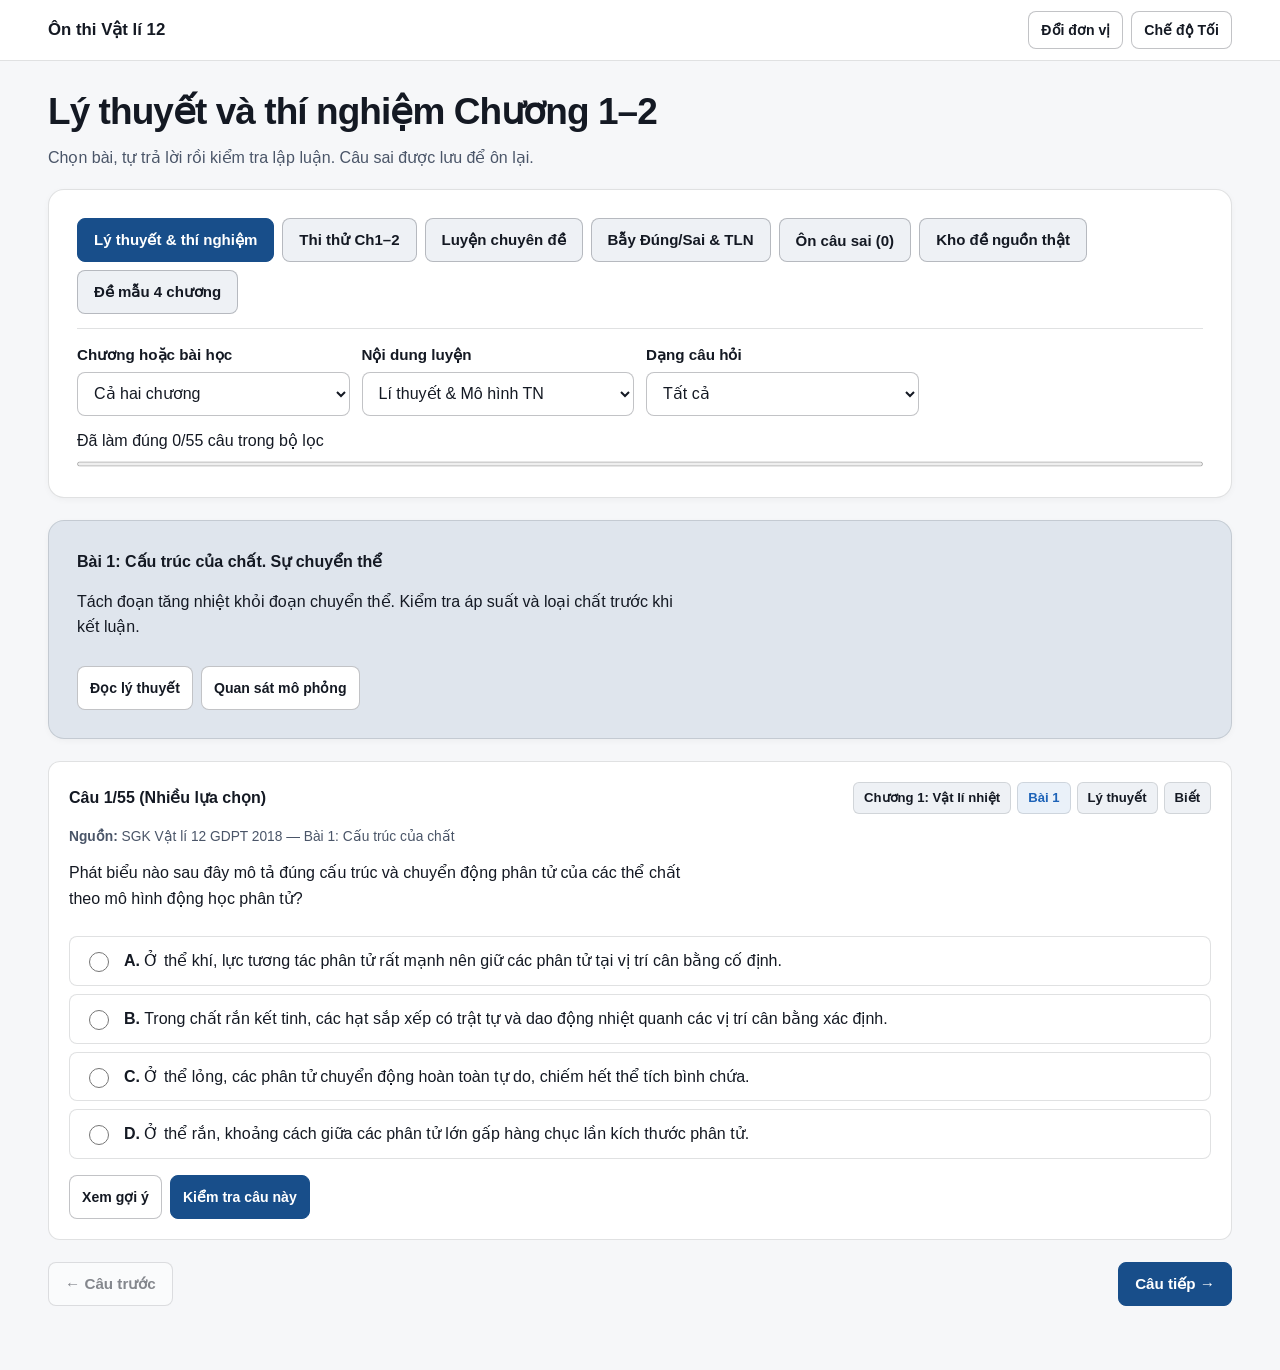
==== commit 0c9c13f6: "Improve Chapter 1–2 study flow and add experiment questions" ====
--- a/luyen_tap/phong_thi_thptqg.html
+++ b/luyen_tap/phong_thi_thptqg.html
@@ -8,6 +8,32 @@
   <link rel="icon" type="image/svg+xml" href="../assets/icon.svg">
   <link rel="stylesheet" href="../assets/style.css">
   <style>
+    #mode-controls select { max-width: 100%; }
+    #mode-controls label + select { min-width: 0 !important; width: 100%; min-height: 44px; }
+    #mode-controls label { display: block; }
+    #mode-controls > div > div { min-width: 0; }
+    #lttn-filters { display: grid; grid-template-columns: repeat(auto-fit, minmax(min(100%, 220px), 1fr)); gap: 12px; }
+    .lesson-progress { grid-column: 1 / -1; }
+    .lesson-progress { display: grid; gap: 5px; }
+    .lesson-progress progress { width: 100%; height: 10px; accent-color: var(--accent); }
+    .lesson-guide { background: var(--accent-subtle); }
+    .lesson-guide .btn { min-height: 44px; }
+    .lesson-steps { display: flex; flex-wrap: wrap; justify-content: space-between; gap: 8px; }
+    .lesson-steps .btn { min-height: 44px; }
+    .lesson-card .btn { min-height: 44px; }
+    .lesson-card .opt-label:has(input:checked) { border-color: var(--accent); }
+    .lesson-card .opt-label:has(input:checked:not(:disabled)) { background-color: var(--accent-subtle); }
+    .lesson-card { scroll-margin-top: 80px; }
+    .solution-box li + li { margin-top: 6px; }
+    .mode-picker { display: none; }
+    @media (max-width: 640px) {
+      .q-card { padding: 14px; }
+      .mode-tabs { display: none; }
+      .mode-picker { display: grid; gap: 5px; }
+      .mode-picker select { min-height: 44px; width: 100%; }
+      #lttn-filters { grid-template-columns: repeat(2, minmax(0, 1fr)); }
+      #lttn-filters > div:first-child { grid-column: 1 / -1; }
+    }
     .exam-toolbar {
       display: flex;
       flex-wrap: wrap;
@@ -182,34 +208,38 @@
 <body>
   <header class="topbar">
     <div class="wrap topbar-inner">
-      <a href="../index.html" class="brand-link">Hệ sinh thái Vật lí 12 — GDPT 2018</a>
+      <a href="../index.html" class="brand-link">Ôn thi Vật lí 12</a>
       <div class="topbar-actions">
-        <a href="../index.html" class="btn btn-sm">Quay về Bảng điều khiển</a>
-        <a href="../tra_cuu/hang_so_va_doi_don_vi.html" class="btn btn-sm">Hằng số &amp; Đổi đơn vị</a>
+        <a href="../tra_cuu/hang_so_va_doi_don_vi.html" class="btn btn-sm">Đổi đơn vị</a>
         <button type="button" id="ly-theme-toggle" class="btn btn-sm">Chế độ Tối</button>
       </div>
     </div>
   </header>
 
   <main class="wrap page-main">
-    <h1>Phòng luyện tập thực chiến THPTQG (GDPT 2018)</h1>
-    <p class="muted" id="exam-subtitle">Chấm thang lũy tiến Phần II (0,10 – 0,25 – 0,50 – 1,00), kiểm tra phiếu tô tối đa 4 ký tự Phần III và lưu tự động câu sai vào bộ nhớ cục bộ.</p>
+    <h1 id="practice-title">Lý thuyết và thí nghiệm Chương 1–2</h1>
+    <p class="muted" id="lesson-intro">Chọn bài, tự trả lời rồi kiểm tra lập luận. Câu sai được lưu để ôn lại.</p>
 
     <!-- Thanh chuyển 4 chế độ Ch1-C2 + Đề 4 chương -->
     <div class="card" style="margin-top: 18px;">
-      <div class="mode-tabs" role="tablist" aria-label="Chế độ luyện tập">
-        <button type="button" class="mode-tab" role="tab" data-mode="exam50" id="tab-exam50" aria-selected="true">1. Thi thử Ch1–C2 (50 phút - 28 câu)</button>
-        <button type="button" class="mode-tab" role="tab" data-mode="chuyen_de" id="tab-chuyen_de" aria-selected="false">2. Luyện theo Dạng bài (6 chuyên đề)</button>
-        <button type="button" class="mode-tab" role="tab" data-mode="bay_ds_tln" id="tab-bay_ds_tln" aria-selected="false">3. Chuyên cày Bẫy Đúng/Sai &amp; Trả lời ngắn</button>
-        <button type="button" class="mode-tab" role="tab" data-mode="on_cau_sai" id="tab-on_cau_sai" aria-selected="false">4. Ôn lại Câu Từng Sai (0)</button>
-        <button type="button" class="mode-tab" role="tab" data-mode="nguon_that" id="tab-nguon_that" aria-selected="false">Nguồn thật: Bộ, Sở &amp; Hay–Khó (76 câu)</button>
-        <button type="button" class="mode-tab" role="tab" data-mode="ly_thuyet_tn" id="tab-ly_thuyet_tn" aria-selected="false">LT &amp; Mô hình TN theo Bài (33 câu)</button>
-        <button type="button" class="mode-tab" role="tab" data-mode="de_mau" id="tab-de_mau" aria-selected="false">Đề mẫu 4 chương (Ch1–Ch4)</button>
+      <div class="mode-tabs" role="group" aria-label="Chế độ luyện tập">
+        <button type="button" class="mode-tab" data-mode="ly_thuyet_tn" id="tab-ly_thuyet_tn" aria-pressed="false">Lý thuyết &amp; thí nghiệm</button>
+        <button type="button" class="mode-tab" data-mode="exam50" id="tab-exam50" aria-pressed="true">Thi thử Ch1–2</button>
+        <button type="button" class="mode-tab" data-mode="chuyen_de" id="tab-chuyen_de" aria-pressed="false">Luyện chuyên đề</button>
+        <button type="button" class="mode-tab" data-mode="bay_ds_tln" id="tab-bay_ds_tln" aria-pressed="false">Bẫy Đúng/Sai &amp; TLN</button>
+        <button type="button" class="mode-tab" data-mode="on_cau_sai" id="tab-on_cau_sai" aria-pressed="false">Ôn câu sai (0)</button>
+        <button type="button" class="mode-tab" data-mode="nguon_that" id="tab-nguon_that" aria-pressed="false">Kho đề nguồn thật</button>
+        <button type="button" class="mode-tab" data-mode="de_mau" id="tab-de_mau" aria-pressed="false">Đề mẫu 4 chương</button>
+      </div>
+
+      <div class="mode-picker">
+        <label for="mode-select">Chế độ luyện tập</label>
+        <select id="mode-select"></select>
       </div>
 
       <!-- Thanh điều khiển ngữ cảnh theo chế độ -->
       <div id="mode-controls" style="display: flex; flex-direction: column; gap: 14px; border-top: 1px solid var(--border); padding-top: 14px;">
-        <div class="exam-toolbar">
+        <div class="exam-toolbar" id="exam-toolbar">
           <div id="mode-left-controls" style="display: flex; flex-wrap: wrap; gap: 12px; align-items: center;"></div>
 
           <div style="display: flex; flex-wrap: wrap; align-items: center; gap: 10px;">
@@ -311,31 +341,35 @@
         </div>
 
         <!-- Bộ lọc Lý thuyết & Mô hình TN từng Bài học (Mode 6) -->
-        <div id="lttn-filters" hidden style="display: flex; flex-wrap: wrap; gap: 12px; align-items: center;">
+        <div id="lttn-filters" hidden>
           <div>
-            <label for="sel-lttn-bai" class="control-label" style="display: block; margin-bottom: 4px;">Lọc theo Bài học</label>
+            <label for="sel-lttn-bai" class="control-label" style="display: block; margin-bottom: 4px;">Chương hoặc bài học</label>
             <select id="sel-lttn-bai" style="min-width: 260px;">
-              <option value="all">Tất cả 11 bài học Ch1–C2 (33 câu)</option>
+              <option value="all">Cả hai chương</option>
+              <option value="c1">Chương 1 · Vật lí nhiệt</option>
+              <option value="c2">Chương 2 · Khí lí tưởng</option>
             </select>
           </div>
           <div>
-            <label for="sel-lttn-loai" class="control-label" style="display: block; margin-bottom: 4px;">Phân loại nội dung</label>
+            <label for="sel-lttn-loai" class="control-label" style="display: block; margin-bottom: 4px;">Nội dung luyện</label>
             <select id="sel-lttn-loai" style="min-width: 210px;">
               <option value="all">Lí thuyết &amp; Mô hình TN</option>
-              <option value="ly_thuyet">Lí thuyết bài học cốt lõi</option>
-              <option value="mo_hinh_tn">Lí thuyết Mô hình Thí nghiệm</option>
+              <option value="ly_thuyet">Lý thuyết</option>
+              <option value="mo_hinh_tn">Mô hình thí nghiệm</option>
+              <option value="bo_sung">Câu nâng cao: lý thuyết &amp; thí nghiệm</option>
             </select>
           </div>
           <div>
-            <label for="sel-lttn-phan" class="control-label" style="display: block; margin-bottom: 4px;">Lọc Phần</label>
+            <label for="sel-lttn-phan" class="control-label" style="display: block; margin-bottom: 4px;">Dạng câu hỏi</label>
             <select id="sel-lttn-phan" style="min-width: 170px;">
-              <option value="all">Cả 2 phần (I &amp; II)</option>
-              <option value="I">Phần I (Nhiều lựa chọn)</option>
-              <option value="II">Phần II (Đúng/Sai)</option>
+              <option value="all">Tất cả</option>
+              <option value="I">Nhiều lựa chọn</option>
+              <option value="II">Đúng/Sai</option>
             </select>
           </div>
-          <div style="align-self: flex-end;">
-            <span id="lttn-count-tag" class="tag">Đang hiển thị: 33 câu</span>
+          <div class="lesson-progress">
+            <label id="lttn-count-tag" for="lttn-progress" aria-live="polite"></label>
+            <progress id="lttn-progress" value="0" max="1"></progress>
           </div>
         </div>
 
@@ -454,6 +488,7 @@
   <script src="./data_de_tinh_hot_c1_c2.js"></script>
   <script src="./data_hay_kho_c1_c2.js"></script>
   <script src="./data_ly_thuyet_tn_c1_c2.js"></script>
+  <script src="./data_bay_ly_thuyet_c1_c2.js"></script>
   <script>
     (function () {
       'use strict';
@@ -549,7 +584,14 @@
       /* Tham chiếu DOM */
       var modeTabs = document.querySelectorAll('.mode-tab');
       var tabWrongBtn = document.getElementById('tab-on_cau_sai');
+      var modeSelect = document.getElementById('mode-select');
+      var practiceTitle = document.getElementById('practice-title');
+      var lessonIntro = document.getElementById('lesson-intro');
+      modeTabs.forEach(function (tab) {
+        modeSelect.add(new Option(tab.textContent, tab.dataset.mode));
+      });
       var leftControls = document.getElementById('mode-left-controls');
+      var examToolbar = document.getElementById('exam-toolbar');
       var timerEl = document.getElementById('timer-box');
       var btnTimerToggle = document.getElementById('btn-timer-toggle');
       var btnResetMode = document.getElementById('btn-reset-mode');
@@ -577,6 +619,11 @@
       var selLttnLoai = document.getElementById('sel-lttn-loai');
       var selLttnPhan = document.getElementById('sel-lttn-phan');
       var lttnCountTag = document.getElementById('lttn-count-tag');
+      var lttnProgress = document.getElementById('lttn-progress');
+      var lttnLessons = LTTN_BANK.lessons || [];
+      var lttnQuestions = (LTTN_BANK.questions || []).slice().sort(function (a, b) {
+        return Number(a.bai.slice(1)) - Number(b.bai.slice(1));
+      });
 
       var legacyFilters = document.getElementById('legacy-filters');
       var selExam = document.getElementById('sel-exam');
@@ -616,7 +663,7 @@
         selNguonDang.appendChild(optNguon);
       });
 
-      (LTTN_BANK.lessons || []).forEach(function (ls) {
+      lttnLessons.forEach(function (ls) {
         var optLttn = document.createElement('option');
         optLttn.value = ls.id;
         optLttn.textContent = 'Ch' + ls.chuong + ' — ' + ls.label;
@@ -633,6 +680,7 @@
       /* Trạng thái ứng dụng */
       var appState = {
         mode: 'exam50',
+        lessonIndex: null,
         submitted: false,
         p1Ans: {},
         p2Ans: {},
@@ -694,7 +742,8 @@
 
       function updateWrongTabBadge() {
         var count = C.getWrongQueue().length;
-        tabWrongBtn.textContent = '4. Ôn lại Câu Từng Sai (' + count + ')';
+        tabWrongBtn.textContent = 'Ôn câu sai (' + count + ')';
+        modeSelect.querySelector('[value=on_cau_sai]').textContent = tabWrongBtn.textContent;
       }
 
       function syncDangChipUI() {
@@ -723,9 +772,12 @@
       selNguonNhom.addEventListener('change', renderView);
       selNguonDang.addEventListener('change', renderView);
       selNguonPhan.addEventListener('change', renderView);
-      selLttnBai.addEventListener('change', renderView);
-      selLttnLoai.addEventListener('change', renderView);
-      selLttnPhan.addEventListener('change', renderView);
+      [selLttnBai, selLttnLoai, selLttnPhan].forEach(function (select) {
+        select.addEventListener('change', function () {
+          appState.lessonIndex = null;
+          renderView();
+        });
+      });
 
       function buildTrapPool() {
         var list = [];
@@ -773,9 +825,12 @@
           return { list: filteredNguon };
         }
         if (appState.mode === 'ly_thuyet_tn') {
-          var filteredLttn = (LTTN_BANK.questions || []).filter(function (q) {
-            if (selLttnBai.value !== 'all' && q.bai !== selLttnBai.value) return false;
-            if (selLttnLoai.value !== 'all' && q.loai_lt !== selLttnLoai.value) return false;
+          var lesson = selLttnBai.value;
+          var content = selLttnLoai.value;
+          var filteredLttn = lttnQuestions.filter(function (q) {
+            if (lesson !== 'all' && lesson !== q.bai && lesson !== 'c' + q.chuong) return false;
+            if (content === 'bo_sung' && !q.bo_sung) return false;
+            if (content !== 'all' && content !== 'bo_sung' && content !== q.loai_lt) return false;
             if (selLttnPhan.value !== 'all' && q.phan !== selLttnPhan.value) return false;
             return true;
           });
@@ -860,8 +915,18 @@
         var html = '<div class="notice-title">Lời giải chi tiết</div>' +
           '<p><strong>1. Bản chất &amp; Điều kiện mô hình:</strong> ' + exp.banChat + '</p>' +
           '<p><strong>2. Biến đổi &amp; Công thức:</strong> ' + exp.bienDoi + '</p>';
+        if (q.bo_sung) {
+          html += '<p><strong>Đơn vị:</strong> ' + q.loi_giai.don_vi + '</p>' +
+            '<p><strong>Điều kiện áp dụng:</strong> ' + q.loi_giai.dieu_kien + '</p>' +
+            '<p><strong>Cách đọc đồ thị:</strong> ' + q.loi_giai.do_thi + '</p>';
+        }
         if (exp.dapAn) {
           html += '<p><strong>3. Đáp án chuẩn:</strong> ' + exp.dapAn + '</p>';
+        }
+        if (q.bo_sung && q.phan === 'II') {
+          html += '<ul>' + q.items.map(function (item) {
+            return '<li><strong>' + item.label + ')</strong> ' + item.reason + '</li>';
+          }).join('') + '</ul>';
         }
         html += '<p><strong>4. Bẫy cần tránh:</strong> ' + exp.bay + '</p>';
         box.innerHTML = html;
@@ -886,11 +951,18 @@
       }
 
       /* Render 1 thẻ câu hỏi dùng chung cho mọi chế độ */
-      function renderQuestionCard(q, indexZero, practiceMode) {
+      function renderQuestionCard(q, indexZero, practiceMode, count) {
         var card = document.createElement('div');
         card.className = 'q-card';
         card.id = 'card-' + q.id;
 
+        var guided = appState.mode === 'ly_thuyet_tn';
+        if (guided) {
+          card.classList.add('lesson-card');
+          card.tabIndex = -1;
+          card.setAttribute('role', 'group');
+          card.setAttribute('aria-labelledby', card.id + '-title');
+        }
         var checkedInfo = appState.checkedQuestions[q.id] || null;
         var locked = practiceMode ? Boolean(checkedInfo) : appState.submitted;
         var solvedMap = C.getSolvedMap();
@@ -899,9 +971,10 @@
         head.className = 'q-head';
 
         var phanLabel = q.phan === 'II' ? 'Đúng/Sai' : (q.phan === 'III' ? 'Trả lời ngắn' : 'Nhiều lựa chọn');
-        var qTitle = 'Câu ' + (indexZero + 1) + ' (' + phanLabel + ')';
+        var qTitle = 'Câu ' + (indexZero + 1) + (count ? '/' + count : '') + ' (' + phanLabel + ')';
         var titleEl = document.createElement('strong');
         titleEl.textContent = qTitle;
+        titleEl.id = card.id + '-title';
 
         var tagsWrap = document.createElement('div');
         tagsWrap.className = 'q-tags';
@@ -911,7 +984,7 @@
         chTag.textContent = C.CHAPTER_NAMES[q.chuong || q.chapter] || ('Chương ' + (q.chuong || q.chapter));
         tagsWrap.appendChild(chTag);
 
-        if (q.dang_bai) {
+        if (q.dang_bai && !guided) {
           var dTag = document.createElement('span');
           dTag.className = 'tag tag-cold';
           dTag.textContent = dangLabel(q.dang_bai);
@@ -926,7 +999,7 @@
         if (q.loai_lt) {
           var ltTag = document.createElement('span');
           ltTag.className = q.loai_lt === 'mo_hinh_tn' ? 'tag tag-warm' : 'tag';
-          ltTag.textContent = q.loai_lt === 'mo_hinh_tn' ? 'Mô hình TN' : 'Lí thuyết bài';
+          ltTag.textContent = q.loai_lt === 'mo_hinh_tn' ? 'Mô hình thí nghiệm' : 'Lý thuyết';
           tagsWrap.appendChild(ltTag);
         }
         if (q.muc_do) {
@@ -1009,10 +1082,13 @@
             row.className = 'tf-row';
 
             var txt = document.createElement('div');
+            txt.id = card.id + '-item-' + ii;
             txt.innerHTML = '<strong>' + item.label + ')</strong> ' + item.text;
 
             var grp = document.createElement('div');
             grp.className = 'tf-choice-group';
+            grp.setAttribute('role', 'group');
+            grp.setAttribute('aria-labelledby', txt.id);
 
             var userChoice = appState.p2Ans[q.id][ii];
             var btnTrue = document.createElement('button');
@@ -1045,7 +1121,7 @@
               row.style.backgroundColor = okItem ? 'var(--phys-ok-bg)' : 'var(--phys-warm-bg)';
               var ansTag = document.createElement('span');
               ansTag.className = okItem ? 'tag tag-ok' : 'tag tag-warm';
-              ansTag.textContent = 'Đáp án: ' + (item.answer ? 'Đúng' : 'Sai');
+              ansTag.textContent = (okItem ? 'Đã chọn đúng · ' : 'Đáp án · ') + (item.answer ? 'Đúng' : 'Sai');
               grp.appendChild(ansTag);
             } else {
               grp.appendChild(btnTrue);
@@ -1121,10 +1197,12 @@
             var btnHint = document.createElement('button');
             btnHint.type = 'button';
             btnHint.className = 'btn btn-sm';
-            btnHint.textContent = appState.revealedHints[q.id] ? 'Ẩn Gợi Ý' : 'Xem Gợi Ý';
+            btnHint.dataset.action = 'hint';
+            btnHint.setAttribute('aria-expanded', Boolean(appState.revealedHints[q.id]));
+            btnHint.textContent = appState.revealedHints[q.id] ? 'Ẩn gợi ý' : 'Xem gợi ý';
             btnHint.addEventListener('click', function () {
               appState.revealedHints[q.id] = !appState.revealedHints[q.id];
-              renderView();
+              renderQuestionUpdate(guided, '[data-action=hint]');
             });
             actionRow.appendChild(btnHint);
           }
@@ -1135,6 +1213,14 @@
             btnCheck.className = 'btn btn-primary btn-sm';
             btnCheck.textContent = appState.mode === 'on_cau_sai' ? 'Kiểm tra lại câu này' : 'Kiểm tra câu này';
             btnCheck.addEventListener('click', function () {
+              if (guided && q.phan === 'II') {
+                var unfilled = appState.p2Ans[q.id].indexOf(null);
+                if (unfilled !== -1) {
+                  alert('Hãy chọn Đúng hoặc Sai cho cả 4 ý trước khi kiểm tra.');
+                  card.querySelectorAll('.tf-choice-group')[unfilled].querySelector('button').focus();
+                  return;
+                }
+              }
               if (!isQuestionAttempted(q)) {
                 alert('Hãy chọn hoặc nhập đáp án của bạn trước khi kiểm tra!');
                 return;
@@ -1152,18 +1238,20 @@
                 delete appState.clearedWrongView[q.id];
               }
               C.recordQuestionOutcome(q, res.isCorrect);
-              updateWrongTabBadge();
-              renderView();
+              if (guided) appState.revealedSolutions[q.id] = true;
+              renderQuestionUpdate(guided, '.lesson-card .notice');
             });
             actionRow.appendChild(btnCheck);
           } else {
             var btnSol = document.createElement('button');
             btnSol.type = 'button';
             btnSol.className = 'btn btn-sm';
-            btnSol.textContent = appState.revealedSolutions[q.id] ? 'Ẩn Lời Giải Chi Tiết' : 'Xem Lời Giải Chi Tiết';
+            btnSol.dataset.action = 'solution';
+            btnSol.setAttribute('aria-expanded', Boolean(appState.revealedSolutions[q.id]));
+            btnSol.textContent = appState.revealedSolutions[q.id] ? 'Ẩn lời giải' : 'Xem lời giải';
             btnSol.addEventListener('click', function () {
               appState.revealedSolutions[q.id] = !appState.revealedSolutions[q.id];
-              renderView();
+              renderQuestionUpdate(guided, '[data-action=solution]');
             });
             actionRow.appendChild(btnSol);
 
@@ -1177,7 +1265,7 @@
               if (q.phan === 'I') delete appState.p1Ans[q.id];
               else if (q.phan === 'II') appState.p2Ans[q.id] = [null, null, null, null];
               else appState.p3Ans[q.id] = '';
-              renderView();
+              renderQuestionUpdate(guided, '.lesson-card');
             });
             actionRow.appendChild(btnRetry);
           }
@@ -1193,6 +1281,7 @@
 
           if (checkedInfo) {
             var verdictBox = document.createElement('div');
+            verdictBox.tabIndex = -1;
             verdictBox.className = checkedInfo.isCorrect ? 'notice notice-ok' : 'notice notice-danger';
             var msg = checkedInfo.isCorrect
               ? (appState.mode === 'on_cau_sai'
@@ -1238,6 +1327,80 @@
         });
       }
 
+      function renderQuestionUpdate(guided, selector) {
+        renderView();
+        if (guided) {
+          var target = qContainer.querySelector(selector);
+          if (target) target.focus();
+        }
+      }
+
+      function renderLessonQuestion(list) {
+        var saved = C.loadStore();
+        function mastered(q) {
+          return Boolean(saved.solvedCorrect[q.id] && !saved.wrongQueue[q.id]);
+        }
+
+        var count = list.filter(mastered).length;
+        lttnCountTag.textContent = 'Đã làm đúng ' + count + '/' + list.length + ' câu trong bộ lọc';
+        lttnProgress.max = list.length || 1;
+        lttnProgress.value = count;
+        if (!list.length) return;
+
+        if (appState.lessonIndex === null) {
+          var firstRemaining = list.findIndex(function (q) { return !mastered(q); });
+          appState.lessonIndex = Math.max(0, firstRemaining);
+        }
+        var index = appState.lessonIndex;
+        var q = list[index];
+        var lesson = lttnLessons.find(function (item) { return item.id === q.bai; });
+        if (lesson) {
+          var guide = document.createElement('aside');
+          guide.className = 'card lesson-guide';
+          var heading = document.createElement('strong');
+          heading.textContent = lesson.label;
+          var note = document.createElement('p');
+          note.textContent = lesson.checkpoint;
+          var links = document.createElement('div');
+          links.className = 'btn-group';
+          links.innerHTML = '<a class="btn btn-sm" target="_blank" rel="noopener" title="Mở trong thẻ mới" href="' + lesson.theory + '">Đọc lý thuyết</a>' +
+            '<a class="btn btn-sm" target="_blank" rel="noopener" title="Mở trong thẻ mới" href="' + lesson.sim + '">Quan sát mô phỏng</a>';
+          guide.append(heading, note, links);
+          qContainer.appendChild(guide);
+        }
+
+        qContainer.appendChild(renderQuestionCard(q, index, true, list.length));
+        var controls = document.createElement('div');
+        controls.className = 'lesson-steps';
+        function step(label, target, disabled, primary) {
+          var btn = document.createElement('button');
+          btn.type = 'button';
+          btn.className = primary ? 'btn btn-primary' : 'btn';
+          btn.textContent = label;
+          btn.disabled = disabled;
+          btn.addEventListener('click', function () {
+            appState.lessonIndex = target;
+            renderQuestionUpdate(true, '.lesson-card');
+          });
+          return btn;
+        }
+        if (index < list.length - 1) {
+          controls.append(step('← Câu trước', index - 1, index === 0), step('Câu tiếp →', index + 1, false, true));
+        } else {
+          controls.append(step('← Câu trước', index - 1, index === 0));
+          var remaining = list.findIndex(function (item) { return !mastered(item); });
+          if (remaining !== -1 && remaining !== index) {
+            controls.append(step('Đến câu chưa đạt', remaining, false, true));
+          }
+          if (count === list.length) {
+            var complete = document.createElement('strong');
+            complete.textContent = 'Đã làm đúng toàn bộ câu trong bộ lọc';
+            controls.appendChild(complete);
+          }
+        }
+        qContainer.appendChild(controls);
+      }
+
       function renderView() {
         updateWrongTabBadge();
         var isExamMode = (appState.mode === 'exam50' || appState.mode === 'de_mau');
@@ -1246,7 +1409,11 @@
         cdFilters.hidden = appState.mode !== 'chuyen_de';
         trapFilters.hidden = appState.mode !== 'bay_ds_tln';
         nguonFilters.hidden = appState.mode !== 'nguon_that';
-        lttnFilters.hidden = appState.mode !== 'ly_thuyet_tn';
+        var guided = appState.mode === 'ly_thuyet_tn';
+        lttnFilters.hidden = !guided;
+        practiceTitle.textContent = guided ? 'Lý thuyết và thí nghiệm Chương 1–2' : 'Phòng luyện tập THPTQG';
+        lessonIntro.hidden = !guided;
+        examToolbar.hidden = guided;
         legacyFilters.hidden = appState.mode !== 'de_mau';
         btnExportWrongMd.hidden = appState.mode !== 'on_cau_sai';
         submitFooterCard.hidden = !isExamMode;
@@ -1258,10 +1425,9 @@
           bay_ds_tln: 'Kho tốc độ cao gồm toàn bộ 28 câu Phần II (Đúng/Sai) & Phần III (Trả lời ngắn) của Chương 1 & 2.',
           on_cau_sai: 'Tự động gom các câu làm sai từ bộ nhớ cục bộ. Làm đúng trọn vẹn mới gỡ khỏi danh sách sai.',
           nguon_that: '76 câu hỏi 100% nguồn thật: 28 câu Bộ GD&ĐT & SGK + 28 câu Đề các Sở/Chuyên hot + 20 câu Tuyển tập Hay & Khó (Vận dụng cao 9+).',
-          ly_thuyet_tn: '33 câu hỏi Lí thuyết cốt lõi & Lí thuyết Mô hình Thí nghiệm cho từng bài học (Bài 1–6 Chương 1; Bài 8–12 Chương 2) — mỗi bài 2 câu Phần I + 1 câu Phần II Đúng/Sai.',
           de_mau: 'Đề mẫu tổng hợp đủ cả 4 chương (Vật lí nhiệt, Khí lí tưởng, Từ trường, Vật lí hạt nhân).'
         };
-        leftControls.innerHTML = '<span class="muted" style="font-size: 0.92rem;">' + modeDesc[appState.mode] + '</span>';
+        leftControls.textContent = modeDesc[appState.mode] || '';
 
         var data = getActiveQuestions();
         qContainer.innerHTML = '';
@@ -1273,7 +1439,8 @@
         } else if (appState.mode === 'nguon_that') {
           nguonCountTag.textContent = 'Đang hiển thị: ' + data.list.length + ' / ' + ALL_NGUON_QUESTIONS.length + ' câu';
         } else if (appState.mode === 'ly_thuyet_tn') {
-          lttnCountTag.textContent = 'Đang hiển thị: ' + data.list.length + ' / ' + (LTTN_BANK.questions || []).length + ' câu';
+          renderLessonQuestion(data.list);
+          if (data.list.length) return;
         }
 
         if (isExamMode) {
@@ -1289,7 +1456,7 @@
           if (appState.mode === 'on_cau_sai') {
             empty.innerHTML =
               '<h3 style="margin: 0;">Chưa có câu sai tồn đọng trong hàng đợi</h3>' +
-              '<p class="muted">Mỗi khi bạn làm sai trong Thi thử, Chuyên đề hoặc Cày bẫy, câu đó tự động xuất hiện ở đây để bạn ôn lại cho tới khi làm đúng hoàn toàn.</p>' +
+              '<p class="muted">Câu bạn trả lời sai sẽ xuất hiện ở đây. Trả lời đúng toàn bộ để hoàn tất ôn lại.</p>' +
               '<div class="btn-group" style="margin-top: 8px;">' +
               '<button type="button" class="btn btn-primary btn-sm" id="empty-go-exam">Làm đề Thi thử 50 phút Ch1–C2</button>' +
               '<button type="button" class="btn btn-sm" id="empty-go-trap">Chuyên cày Đúng/Sai &amp; Trả lời ngắn</button>' +
@@ -1298,7 +1465,7 @@
             document.getElementById('empty-go-exam').addEventListener('click', function () { switchMode('exam50'); });
             document.getElementById('empty-go-trap').addEventListener('click', function () { switchMode('bay_ds_tln'); });
           } else {
-            empty.innerHTML = '<strong>Không có câu hỏi khớp bộ lọc hiện tại.</strong><p class="muted">Hãy chọn ít nhất 1 dạng bài hoặc nới lỏng bộ lọc Phần / Mức độ.</p>';
+            empty.innerHTML = '<strong>Không có câu hỏi khớp bộ lọc.</strong><p class="muted">Hãy đổi bộ lọc để xem thêm câu hỏi.</p>';
             qContainer.appendChild(empty);
           }
           return;
@@ -1400,6 +1567,7 @@
 
       function resetModeState() {
         appState.submitted = false;
+        appState.lessonIndex = null;
         appState.p1Ans = {};
         appState.p2Ans = {};
         appState.p3Ans = {};
@@ -1418,16 +1586,22 @@
         var validModes = ['exam50', 'chuyen_de', 'bay_ds_tln', 'on_cau_sai', 'nguon_that', 'ly_thuyet_tn', 'de_mau'];
         if (validModes.indexOf(nextMode) < 0) nextMode = 'exam50';
         appState.mode = nextMode;
+        modeSelect.value = nextMode;
         modeTabs.forEach(function (t) {
-          t.setAttribute('aria-selected', t.getAttribute('data-mode') === nextMode ? 'true' : 'false');
+          t.setAttribute('aria-pressed', t.getAttribute('data-mode') === nextMode ? 'true' : 'false');
         });
         resetModeState();
       }
 
       modeTabs.forEach(function (btn) {
         btn.addEventListener('click', function () {
-          switchMode(btn.getAttribute('data-mode'));
+          var mode = btn.getAttribute('data-mode');
+          if (mode !== appState.mode) switchMode(mode);
         });
+      });
+
+      modeSelect.addEventListener('change', function () {
+        switchMode(modeSelect.value);
       });
 
       btnResetMode.addEventListener('click', resetModeState);
@@ -1543,7 +1717,7 @@
 
       /* Khởi tạo từ URL query params (?mode=...&dang=...&nguon=...) */
       var params = new URLSearchParams(window.location.search || '');
-      var qMode = params.get('mode') || 'exam50';
+      var qMode = params.get('mode') || 'ly_thuyet_tn';
       var qDang = params.get('dang');
       if (qDang && selectedDangs.hasOwnProperty(qDang)) {
         C.DANG_BAI_LIST.forEach(function (d) { selectedDangs[d.id] = (d.id === qDang); });
--- a/assets/style.css
+++ b/assets/style.css
@@ -944,7 +944,7 @@
   border-color: var(--accent);
 }
 
-.mode-tab[aria-selected="true"] {
+.mode-tab[aria-pressed="true"] {
   background-color: var(--accent);
   border-color: var(--accent);
   color: var(--accent-ink);
@@ -1061,3 +1061,126 @@
     transform: none !important;
   }
 }
+
+/* Lộ trình Chương 1–2 */
+[hidden] {
+  display: none !important;
+}
+
+.study-hero {
+  display: grid;
+  grid-template-columns: minmax(0, 1.35fr) minmax(0, 1fr);
+  gap: clamp(20px, 4vw, 48px);
+  align-items: center;
+  padding: clamp(20px, 4.5vw, 58px);
+  border: 1px solid var(--border);
+  border-radius: var(--radius-lg);
+  background: linear-gradient(145deg, var(--surface), var(--accent-subtle));
+}
+
+.study-intro h1 {
+  font-size: clamp(2.15rem, 5vw, 4.15rem);
+  line-height: 1.08;
+  letter-spacing: -0.045em;
+  margin-bottom: 18px;
+}
+
+.study-intro p {
+  color: var(--ink-muted);
+  max-width: 40ch;
+  text-wrap: pretty;
+}
+
+.study-intro .study-kicker {
+  color: var(--accent);
+  font-weight: 700;
+}
+
+.study-intro .btn-group {
+  margin-top: 22px;
+}
+
+.study-chapters {
+  display: grid;
+  gap: 12px;
+}
+
+.study-chapter {
+  --chapter-ink: var(--phys-cold);
+  --chapter-tint: var(--phys-cold-bg);
+  display: grid;
+  gap: 8px;
+  padding: 16px;
+  background: var(--surface);
+  border: 1px solid var(--border);
+  border-radius: var(--radius-md);
+}
+
+.study-chapter-heat {
+  --chapter-ink: var(--phys-warm);
+  --chapter-tint: var(--phys-warm-bg);
+}
+
+.study-chapter-head {
+  display: flex;
+  flex-wrap: wrap;
+  justify-content: space-between;
+  align-items: center;
+  gap: 6px 12px;
+}
+
+.study-chapter-head h2 {
+  margin: 0;
+  font-size: 1.35rem;
+}
+
+.study-chapter-head small,
+.study-chapter label {
+  color: var(--ink-muted);
+}
+
+.study-formula {
+  padding: 6px 10px;
+  color: var(--chapter-ink);
+  background: var(--chapter-tint);
+  border-radius: var(--radius-sm);
+  white-space: nowrap;
+}
+
+.study-chapter progress {
+  width: 100%;
+  height: 10px;
+  accent-color: var(--chapter-ink);
+  margin-bottom: 4px;
+}
+
+.study-quick {
+  display: flex;
+  flex-wrap: wrap;
+  gap: 8px;
+  margin-top: 16px;
+}
+
+.study-more {
+  width: 100%;
+}
+
+.study-home .btn,
+.study-more summary {
+  min-height: 44px;
+  white-space: normal;
+}
+
+.study-more summary {
+  justify-content: flex-start;
+}
+
+@media (max-width: 760px) {
+  .topbar {
+    position: static;
+  }
+
+  .study-hero {
+    grid-template-columns: minmax(0, 1fr);
+  }
+}
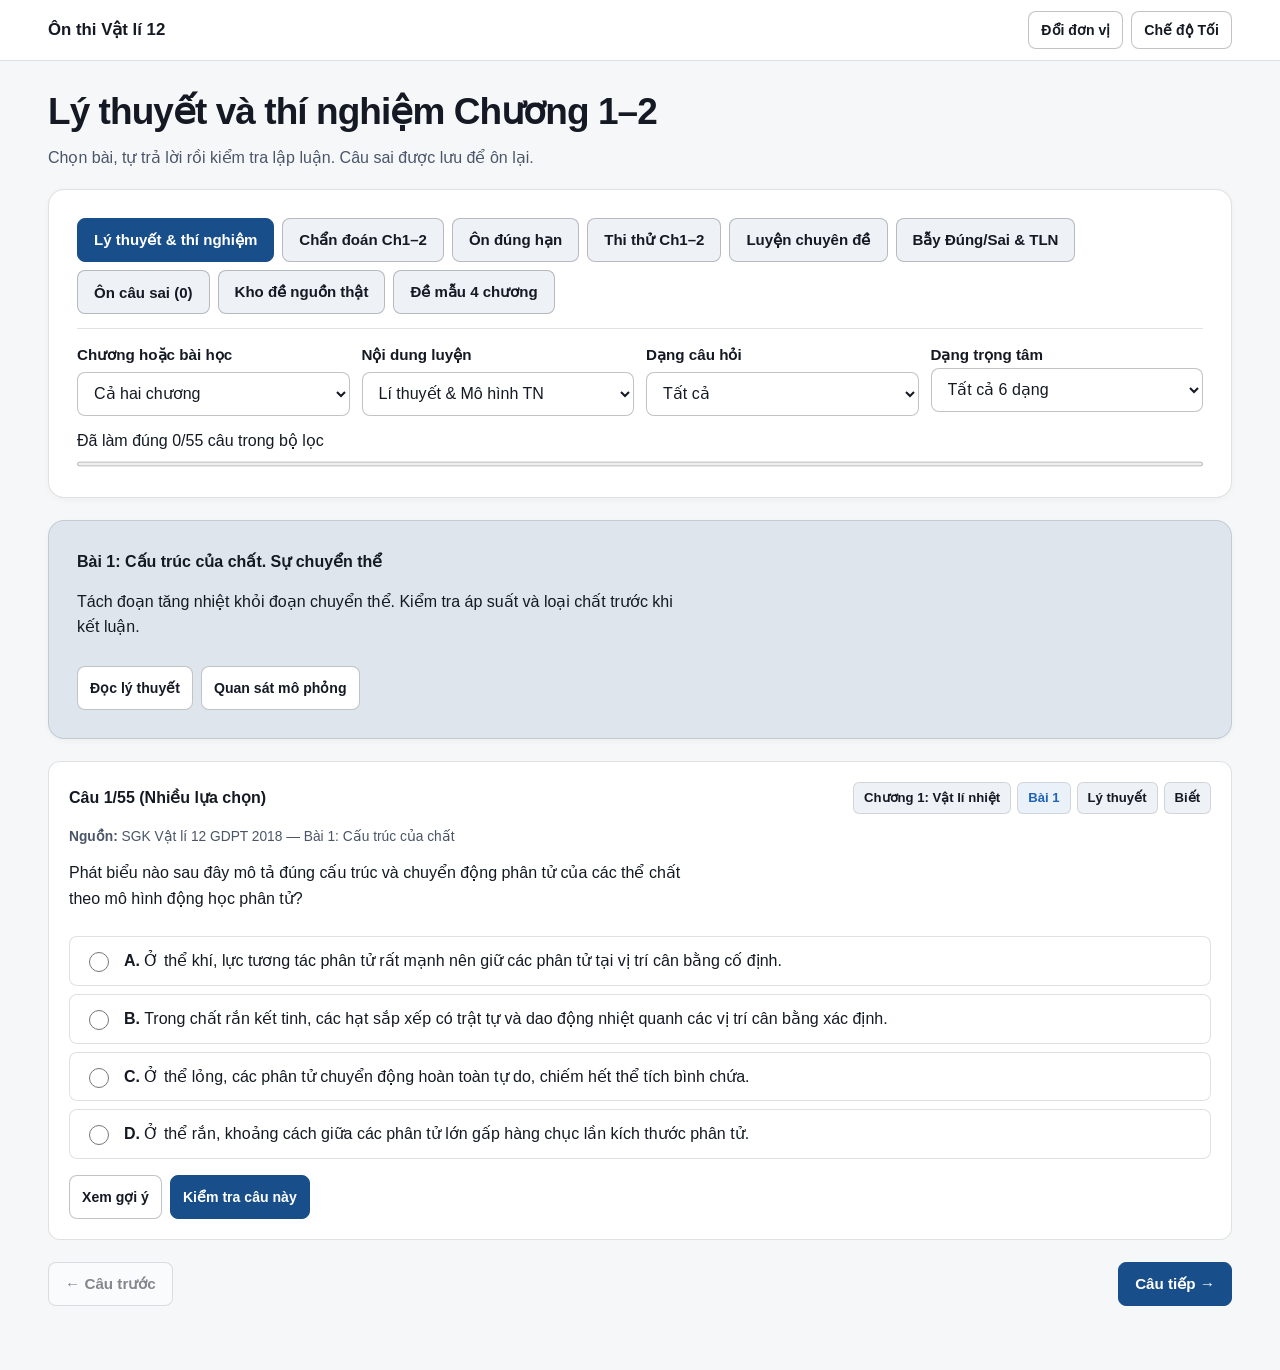
==== commit eafe984c: "Add Chapter 1–2 diagnostic, practice plan and spaced review" ====
--- a/luyen_tap/phong_thi_thptqg.html
+++ b/luyen_tap/phong_thi_thptqg.html
@@ -24,7 +24,71 @@
     .lesson-card .opt-label:has(input:checked) { border-color: var(--accent); }
     .lesson-card .opt-label:has(input:checked:not(:disabled)) { background-color: var(--accent-subtle); }
     .lesson-card { scroll-margin-top: 80px; }
-    .solution-box li + li { margin-top: 6px; }
+    .solution-visual {
+      margin: 4px 0 12px;
+      padding: clamp(12px, 2vw, 20px);
+      border: 1px solid var(--border);
+      border-radius: var(--radius-md);
+      background: var(--surface);
+      display: grid;
+      gap: 10px;
+      overflow-wrap: anywhere;
+    }
+    .solution-visual-title { font-weight: 700; }
+    .solution-visual-steps, .solution-visual-items, .solution-plot-legend {
+      list-style: none;
+      padding: 0;
+      margin: 0;
+      display: grid;
+      gap: 8px;
+    }
+    .solution-visual-steps { grid-template-columns: repeat(3, minmax(0, 1fr)); }
+    .solution-visual-items { grid-template-columns: repeat(2, minmax(0, 1fr)); }
+    .solution-visual-steps li, .solution-visual-panel {
+      padding: 10px;
+      border: 1px solid var(--border);
+      border-radius: var(--radius-sm);
+      background: var(--surface-alt);
+    }
+    .solution-visual-steps li {
+      border-top: 3px solid var(--accent);
+      display: grid;
+      align-items: center;
+    }
+    .solution-particles {
+      position: relative;
+      width: 68px;
+      height: 66px;
+      border: 1px solid var(--border-strong);
+      border-radius: var(--radius-sm);
+      background: var(--surface);
+      margin-bottom: 8px;
+    }
+    .solution-particle {
+      position: absolute;
+      width: 7px;
+      height: 7px;
+      border-radius: 50%;
+      background: var(--accent);
+    }
+    .solution-visual-panel p { margin: 6px 0 0; }
+    .solution-visual-value { margin-top: 6px; font-weight: 650; }
+    .solution-plot {
+      display: block;
+      width: 100%;
+      height: auto;
+      max-width: 600px;
+      background: #f0f4f8;
+      border-radius: var(--radius-sm);
+    }
+    .solution-plot-axes { margin: 0; color: var(--ink-muted); }
+    .solution-plot-legend li { display: flex; align-items: baseline; gap: 8px; }
+    .solution-plot-key { width: 24px; flex-shrink: 0; border-top: 3px var(--plot-line) var(--plot-color); }
+    [data-theme="dark"] .solution-plot-key { filter: brightness(1.6); }
+    @media (max-width: 560px) {
+      .solution-visual-steps, .solution-visual-items { grid-template-columns: minmax(0, 1fr); }
+      .solution-visual-steps li { border-top: 1px solid var(--border); border-left: 3px solid var(--accent); }
+    }
     .mode-picker { display: none; }
     @media (max-width: 640px) {
       .q-card { padding: 14px; }
@@ -34,6 +98,12 @@
       #lttn-filters { grid-template-columns: repeat(2, minmax(0, 1fr)); }
       #lttn-filters > div:first-child { grid-column: 1 / -1; }
     }
+    #exam-jump { padding: 14px; gap: 8px; }
+    #exam-jump-links button { min-height: 44px; min-width: 44px; }
+    #exam-jump-links .flagged { outline: 2px dashed var(--phys-warm); outline-offset: -4px; }
+    #exam-jump-links .answered { background: var(--phys-ok-bg); border-color: var(--phys-ok); }
+    .q-card { scroll-margin-top: 85px; }
+    .topic-stat-grid .btn, .q-head .btn { white-space: normal; min-height: 44px; }
     .exam-toolbar {
       display: flex;
       flex-wrap: wrap;
@@ -224,6 +294,8 @@
     <div class="card" style="margin-top: 18px;">
       <div class="mode-tabs" role="group" aria-label="Chế độ luyện tập">
         <button type="button" class="mode-tab" data-mode="ly_thuyet_tn" id="tab-ly_thuyet_tn" aria-pressed="false">Lý thuyết &amp; thí nghiệm</button>
+        <button type="button" class="mode-tab" data-mode="chan_doan" id="tab-chan_doan" aria-pressed="false">Chẩn đoán Ch1–2</button>
+        <button type="button" class="mode-tab" data-mode="on_dinh_ky" id="tab-on_dinh_ky" aria-pressed="false">Ôn đúng hạn</button>
         <button type="button" class="mode-tab" data-mode="exam50" id="tab-exam50" aria-pressed="true">Thi thử Ch1–2</button>
         <button type="button" class="mode-tab" data-mode="chuyen_de" id="tab-chuyen_de" aria-pressed="false">Luyện chuyên đề</button>
         <button type="button" class="mode-tab" data-mode="bay_ds_tln" id="tab-bay_ds_tln" aria-pressed="false">Bẫy Đúng/Sai &amp; TLN</button>
@@ -281,7 +353,7 @@
               </select>
             </div>
             <div style="align-self: flex-end;">
-              <span id="cd-count-tag" class="tag">Đang hiển thị: 36 câu</span>
+              <span id="cd-count-tag" class="tag">Đang hiển thị: 42 câu</span>
             </div>
           </div>
         </div>
@@ -367,6 +439,10 @@
               <option value="II">Đúng/Sai</option>
             </select>
           </div>
+          <div>
+            <label for="sel-lttn-dang" class="control-label">Dạng trọng tâm</label>
+            <select id="sel-lttn-dang"><option value="all">Tất cả 6 dạng</option></select>
+          </div>
           <div class="lesson-progress">
             <label id="lttn-count-tag" for="lttn-progress" aria-live="polite"></label>
             <progress id="lttn-progress" value="0" max="1"></progress>
@@ -422,6 +498,11 @@
 
     <!-- Khu vực câu hỏi -->
     <form id="exam-form" style="display: flex; flex-direction: column; gap: 24px; margin-top: 22px;">
+      <nav id="exam-jump" class="card" aria-label="Danh sách câu trong bài" hidden>
+        <strong id="exam-answered" aria-live="polite"></strong>
+        <p id="exam-flagged" class="muted" hidden></p>
+        <div id="exam-jump-links" class="btn-group"></div>
+      </nav>
       <div id="questions-container" style="display: flex; flex-direction: column; gap: 22px;"></div>
 
       <div id="submit-footer-card" class="card" style="flex-direction: row; flex-wrap: wrap; align-items: center; justify-content: space-between;">
@@ -489,6 +570,8 @@
   <script src="./data_hay_kho_c1_c2.js"></script>
   <script src="./data_ly_thuyet_tn_c1_c2.js"></script>
   <script src="./data_bay_ly_thuyet_c1_c2.js"></script>
+  <script src="./minh_hoa_loi_giai_c1_c2.js"></script>
+  <script src="./data_chan_doan_c1_c2.js"></script>
   <script>
     (function () {
       'use strict';
@@ -499,6 +582,7 @@
       var NGUON_BANK = window.LY_NGUON_THUC_TE_C1_C2 || { questions: [] };
       var DE_TINH_BANK = window.LY_DE_TINH_HOT_C1_C2 || { questions: [] };
       var HAY_KHO_BANK = window.LY_HAY_KHO_C1_C2 || { questions: [] };
+      var DIAGNOSTIC = window.LY_DIAGNOSTIC_C1_C2;
       var LTTN_BANK = window.LY_LY_THUYET_TN_C1_C2 || { lessons: [], questions: [] };
       var ALL_NGUON_QUESTIONS = [].concat(
         NGUON_BANK.questions || [],
@@ -520,6 +604,7 @@
       (CD_BANK.questions || []).forEach(function (q) { registerQuestion(q); });
       (ALL_NGUON_QUESTIONS || []).forEach(function (q) { registerQuestion(q); });
       (LTTN_BANK.questions || []).forEach(function (q) { registerQuestion(q); });
+      DIAGNOSTIC.phan1.concat(DIAGNOSTIC.phan3).forEach(function (q) { registerQuestion(q); });
       (EXAM_C12.phan1 || []).forEach(function (q) { registerQuestion(q, 'I'); });
       (EXAM_C12.phan2 || []).forEach(function (q) { registerQuestion(q, 'II'); });
       (EXAM_C12.phan3 || []).forEach(function (q) { registerQuestion(q, 'III'); });
@@ -540,12 +625,8 @@
         if (s.length > 4) {
           return { valid: false, msg: 'Vượt quá 4 ký tự chuẩn phiếu tô (' + s.length + '/4).' };
         }
-        if (!/^-?[0-9.,]+$/.test(s)) {
+        if (!/^-?\d+(?:[.,]\d+)?$/.test(s)) {
           return { valid: false, msg: 'Chỉ nhập số, dấu âm "-" ở đầu và tối đa 1 dấu "," hoặc ".".' };
-        }
-        var sepCount = (s.match(/[.,]/g) || []).length;
-        if (sepCount > 1 || (s.indexOf('-') > 0)) {
-          return { valid: false, msg: 'Định dạng số không hợp lệ trên phiếu tô.' };
         }
         return { valid: true, msg: 'Hợp lệ (' + s.length + '/4 ký tự).' };
       }
@@ -618,6 +699,10 @@
       var selLttnBai = document.getElementById('sel-lttn-bai');
       var selLttnLoai = document.getElementById('sel-lttn-loai');
       var selLttnPhan = document.getElementById('sel-lttn-phan');
+      var selLttnDang = document.getElementById('sel-lttn-dang');
+      C.DANG_BAI_LIST.forEach(function (topic) {
+        selLttnDang.add(new Option(topic.ten, topic.id));
+      });
       var lttnCountTag = document.getElementById('lttn-count-tag');
       var lttnProgress = document.getElementById('lttn-progress');
       var lttnLessons = LTTN_BANK.lessons || [];
@@ -633,6 +718,10 @@
       var topicStatsWrap = document.getElementById('topic-stats-wrap');
       var topicStatsGrid = document.getElementById('topic-stats-grid');
       var qContainer = document.getElementById('questions-container');
+      var examJump = document.getElementById('exam-jump');
+      var examJumpLinks = document.getElementById('exam-jump-links');
+      var examAnswered = document.getElementById('exam-answered');
+      var examFlagged = document.getElementById('exam-flagged');
       var submitFooterCard = document.getElementById('submit-footer-card');
       var btnSubmitExam = document.getElementById('btn-submit-exam');
 
@@ -688,15 +777,21 @@
         checkedQuestions: {}, /* qid -> { checked: true, isCorrect: bool, userScore?: number } */
         revealedHints: {},
         revealedSolutions: {},
+        examQuestions: [],
+        flagged: new Set(),
+        reviewQuestions: [],
         clearedWrongView: {} /* qid -> true trong phien hien tai de xem loi giai sau khi da go khoi localStorage */
       };
 
       /* Đồng hồ (đếm ngược cho exam50, đếm lên cho các chế độ khác) */
       var timerSec = 50 * 60;
       var timerRunning = true;
-
-      function isCountdownMode() {
-        return appState.mode === 'exam50';
+      var countdownEndsAt = 0;
+
+      function currentTimedExam() {
+        if (appState.mode === 'chan_doan') return DIAGNOSTIC;
+        if (appState.mode === 'exam50') return EXAM_C12;
+        return null;
       }
 
       function renderTimer() {
@@ -704,7 +799,7 @@
         var mm = String(Math.floor(displaySec / 60)).padStart(2, '0');
         var ss = String(displaySec % 60).padStart(2, '0');
         timerEl.textContent = mm + ':' + ss;
-        if (isCountdownMode() && displaySec <= 300 && !appState.submitted) {
+        if (currentTimedExam() && displaySec <= 300 && !appState.submitted) {
           timerEl.classList.add('timer-warn');
         } else {
           timerEl.classList.remove('timer-warn');
@@ -712,8 +807,9 @@
       }
 
       function resetTimerForMode() {
-        timerSec = isCountdownMode() ? ((EXAM_C12.durationMin || 50) * 60) : 0;
-        timerRunning = appState.mode !== 'on_cau_sai';
+        timerSec = currentTimedExam() ? (currentTimedExam().durationMin * 60) : 0;
+        countdownEndsAt = Date.now() + timerSec * 1000;
+        timerRunning = appState.mode !== 'on_cau_sai' && appState.mode !== 'on_dinh_ky';
         btnTimerToggle.disabled = false;
         btnTimerToggle.textContent = timerRunning ? 'Tạm dừng đồng hồ' : 'Bắt đầu bấm giờ';
         renderTimer();
@@ -721,9 +817,9 @@
 
       setInterval(function () {
         if (!timerRunning || appState.submitted) return;
-        if (isCountdownMode()) {
+        if (currentTimedExam()) {
           if (timerSec > 0) {
-            timerSec -= 1;
+            timerSec = Math.max(0, Math.ceil((countdownEndsAt - Date.now()) / 1000));
             renderTimer();
             if (timerSec === 0) {
               submitCurrentExam(true);
@@ -737,6 +833,7 @@
 
       btnTimerToggle.addEventListener('click', function () {
         timerRunning = !timerRunning;
+        if (currentTimedExam() && timerRunning) countdownEndsAt = Date.now() + timerSec * 1000;
         btnTimerToggle.textContent = timerRunning ? 'Tạm dừng đồng hồ' : 'Tiếp tục đồng hồ';
       });
 
@@ -772,7 +869,7 @@
       selNguonNhom.addEventListener('change', renderView);
       selNguonDang.addEventListener('change', renderView);
       selNguonPhan.addEventListener('change', renderView);
-      [selLttnBai, selLttnLoai, selLttnPhan].forEach(function (select) {
+      [selLttnBai, selLttnLoai, selLttnPhan, selLttnDang].forEach(function (select) {
         select.addEventListener('change', function () {
           appState.lessonIndex = null;
           renderView();
@@ -790,13 +887,15 @@
       }
 
       function getActiveQuestions() {
-        if (appState.mode === 'exam50') {
+        var timed = currentTimedExam();
+        if (timed) {
           return {
-            p1: EXAM_C12.phan1 || [],
-            p2: EXAM_C12.phan2 || [],
-            p3: EXAM_C12.phan3 || [],
-            list: [].concat(EXAM_C12.phan1 || [], EXAM_C12.phan2 || [], EXAM_C12.phan3 || [])
+            p1: timed.phan1, p2: timed.phan2, p3: timed.phan3,
+            list: timed.phan1.concat(timed.phan2, timed.phan3)
           };
+        }
+        if (appState.mode === 'on_dinh_ky') {
+          return { list: appState.reviewQuestions };
         }
         if (appState.mode === 'chuyen_de') {
           var filteredCd = (CD_BANK.questions || []).filter(function (q) {
@@ -832,6 +931,7 @@
             if (content === 'bo_sung' && !q.bo_sung) return false;
             if (content !== 'all' && content !== 'bo_sung' && content !== q.loai_lt) return false;
             if (selLttnPhan.value !== 'all' && q.phan !== selLttnPhan.value) return false;
+            if (selLttnDang.value !== 'all' && q.dang_bai !== selLttnDang.value) return false;
             return true;
           });
           return { list: filteredLttn };
@@ -892,7 +992,8 @@
           });
           return { isCorrect: cnt === 4, points: scorePart2(cnt), maxPoints: 1.0, correctItems: cnt };
         }
-        var normU = normalizeShortAnswer(appState.p3Ans[q.id]);
+        var rawAnswer = appState.p3Ans[q.id];
+        var normU = validateShortFormat(rawAnswer).valid ? normalizeShortAnswer(rawAnswer) : '';
         var normK = normalizeShortAnswer(q.answer);
         var ok3 = normU !== '' && normU === normK;
         if (!ok3 && normU !== '' && /^-?[0-9]+(,[0-9]+)?$/.test(normU) && /^-?[0-9]+(,[0-9]+)?$/.test(normK)) {
@@ -915,7 +1016,7 @@
         var html = '<div class="notice-title">Lời giải chi tiết</div>' +
           '<p><strong>1. Bản chất &amp; Điều kiện mô hình:</strong> ' + exp.banChat + '</p>' +
           '<p><strong>2. Biến đổi &amp; Công thức:</strong> ' + exp.bienDoi + '</p>';
-        if (q.bo_sung) {
+        if (q.loi_giai && q.loi_giai.don_vi) {
           html += '<p><strong>Đơn vị:</strong> ' + q.loi_giai.don_vi + '</p>' +
             '<p><strong>Điều kiện áp dụng:</strong> ' + q.loi_giai.dieu_kien + '</p>' +
             '<p><strong>Cách đọc đồ thị:</strong> ' + q.loi_giai.do_thi + '</p>';
@@ -923,13 +1024,15 @@
         if (exp.dapAn) {
           html += '<p><strong>3. Đáp án chuẩn:</strong> ' + exp.dapAn + '</p>';
         }
-        if (q.bo_sung && q.phan === 'II') {
+        var visual = window.LY_SOLUTION_VISUAL && window.LY_SOLUTION_VISUAL.render(q);
+        if (!visual && q.bo_sung && q.phan === 'II') {
           html += '<ul>' + q.items.map(function (item) {
             return '<li><strong>' + item.label + ')</strong> ' + item.reason + '</li>';
           }).join('') + '</ul>';
         }
         html += '<p><strong>4. Bẫy cần tránh:</strong> ' + exp.bay + '</p>';
         box.innerHTML = html;
+        if (visual) box.firstElementChild.after(visual);
 
         if (isWrong) {
           var btnLog = document.createElement('button');
@@ -955,11 +1058,12 @@
         var card = document.createElement('div');
         card.className = 'q-card';
         card.id = 'card-' + q.id;
+        card.tabIndex = -1;
 
         var guided = appState.mode === 'ly_thuyet_tn';
+        var scheduled = appState.mode === 'on_dinh_ky';
         if (guided) {
           card.classList.add('lesson-card');
-          card.tabIndex = -1;
           card.setAttribute('role', 'group');
           card.setAttribute('aria-labelledby', card.id + '-title');
         }
@@ -1022,6 +1126,22 @@
 
         head.appendChild(titleEl);
         head.appendChild(tagsWrap);
+        if (!practiceMode && !locked) {
+          var flag = document.createElement('button');
+          flag.type = 'button';
+          flag.className = 'btn btn-sm';
+          flag.textContent = appState.flagged.has(q.id) ? 'Bỏ đánh dấu' : 'Đánh dấu xem lại';
+          flag.setAttribute('aria-pressed', appState.flagged.has(q.id));
+          flag.addEventListener('click', function () {
+            var selected = !appState.flagged.has(q.id);
+            if (selected) appState.flagged.add(q.id);
+            else appState.flagged.delete(q.id);
+            flag.textContent = selected ? 'Bỏ đánh dấu' : 'Đánh dấu xem lại';
+            flag.setAttribute('aria-pressed', selected);
+            refreshExamJump();
+          });
+          head.appendChild(flag);
+        }
         card.appendChild(head);
 
         if (q.nguon) {
@@ -1052,6 +1172,7 @@
             rad.disabled = locked;
             rad.addEventListener('change', function () {
               appState.p1Ans[q.id] = oi;
+              refreshExamJump();
             });
 
             var txt = document.createElement('span');
@@ -1109,11 +1230,13 @@
               appState.p2Ans[q.id][ii] = true;
               btnTrue.setAttribute('aria-pressed', 'true');
               btnFalse.setAttribute('aria-pressed', 'false');
+              refreshExamJump();
             });
             btnFalse.addEventListener('click', function () {
               appState.p2Ans[q.id][ii] = false;
               btnTrue.setAttribute('aria-pressed', 'false');
               btnFalse.setAttribute('aria-pressed', 'true');
+              refreshExamJump();
             });
 
             if (locked) {
@@ -1165,7 +1288,7 @@
               omr.appendChild(cell);
             }
             var check = validateShortFormat(s);
-            statusMsg.textContent = check.msg || ('Đơn vị yêu cầu: ' + q.unit + ' | Tối đa 4 ký tự.');
+            statusMsg.textContent = check.msg || ('Tối đa 4 ký tự' + (q.unit ? ' · Đơn vị ' + q.unit : '') + '.');
             statusMsg.style.color = check.valid ? 'var(--ink-muted)' : 'var(--phys-warm)';
           }
 
@@ -1173,12 +1296,13 @@
             if (inp.value.length > 4) inp.value = inp.value.slice(0, 4);
             appState.p3Ans[q.id] = inp.value;
             updateOmr(inp.value);
+            refreshExamJump();
           });
           updateOmr(inp.value);
 
           var unitBadge = document.createElement('span');
           unitBadge.className = 'tag';
-          unitBadge.textContent = 'Đơn vị: ' + q.unit;
+          unitBadge.textContent = q.unit ? 'Đơn vị: ' + q.unit : 'Không có đơn vị';
 
           row3.appendChild(inp);
           row3.appendChild(omr);
@@ -1193,7 +1317,7 @@
           actionRow.className = 'btn-group';
           actionRow.style.marginTop = '4px';
 
-          if (q.goi_y) {
+          if (q.goi_y && !scheduled) {
             var btnHint = document.createElement('button');
             btnHint.type = 'button';
             btnHint.className = 'btn btn-sm';
@@ -1213,13 +1337,17 @@
             btnCheck.className = 'btn btn-primary btn-sm';
             btnCheck.textContent = appState.mode === 'on_cau_sai' ? 'Kiểm tra lại câu này' : 'Kiểm tra câu này';
             btnCheck.addEventListener('click', function () {
-              if (guided && q.phan === 'II') {
+              if ((guided || scheduled) && q.phan === 'II') {
                 var unfilled = appState.p2Ans[q.id].indexOf(null);
                 if (unfilled !== -1) {
                   alert('Hãy chọn Đúng hoặc Sai cho cả 4 ý trước khi kiểm tra.');
                   card.querySelectorAll('.tf-choice-group')[unfilled].querySelector('button').focus();
                   return;
                 }
+              }
+              if (q.phan === 'III' && !validateShortFormat(appState.p3Ans[q.id]).valid) {
+                card.querySelector('.short-input').focus();
+                return;
               }
               if (!isQuestionAttempted(q)) {
                 alert('Hãy chọn hoặc nhập đáp án của bạn trước khi kiểm tra!');
@@ -1237,8 +1365,8 @@
               } else if (appState.mode === 'on_cau_sai' && !res.isCorrect) {
                 delete appState.clearedWrongView[q.id];
               }
-              C.recordQuestionOutcome(q, res.isCorrect);
-              if (guided) appState.revealedSolutions[q.id] = true;
+              C.recordQuestionOutcome(q, res.isCorrect, scheduled);
+              if (guided || scheduled) appState.revealedSolutions[q.id] = true;
               renderQuestionUpdate(guided, '.lesson-card .notice');
             });
             actionRow.appendChild(btnCheck);
@@ -1267,7 +1395,7 @@
               else appState.p3Ans[q.id] = '';
               renderQuestionUpdate(guided, '.lesson-card');
             });
-            actionRow.appendChild(btnRetry);
+            if (!scheduled) actionRow.appendChild(btnRetry);
           }
 
           card.appendChild(actionRow);
@@ -1291,7 +1419,13 @@
             if (q.phan === 'II') {
               msg += ' (' + checkedInfo.correctItems + '/4 ý đúng — ' + C.fmt(checkedInfo.points, 2) + ' đ)';
             } else if (q.phan === 'III') {
-              msg += ' Đáp số chuẩn phiếu tô: ' + q.answer + ' (' + q.unit + ').';
+              msg += ' Đáp số chuẩn phiếu tô: ' + q.answer + (q.unit ? ' (' + q.unit + ')' : '') + '.';
+            }
+            if (scheduled) {
+              var nextReview = C.loadStore().reviewSchedule[q.id];
+              msg += nextReview
+                ? ' Hẹn ôn lại ngày ' + new Date(nextReview.dueAt).toLocaleDateString('vi-VN') + '.'
+                : ' Đã hoàn tất bốn lượt ôn định kỳ.';
             }
             verdictBox.innerHTML = '<div class="notice-title">' + (checkedInfo.isCorrect ? 'Đạt yêu cầu' : 'Cần rà soát lại') + '</div><p>' + msg + '</p>';
             card.appendChild(verdictBox);
@@ -1307,7 +1441,7 @@
             summaryLine.innerHTML = '<strong>Điểm câu này:</strong> ' + C.fmt(evalExam.points, 2) + ' / 1,00 điểm (' + evalExam.correctItems + '/4 ý đúng).';
             card.appendChild(summaryLine);
           } else if (q.phan === 'III') {
-            summaryLine.innerHTML = '<strong>Đáp số chuẩn phiếu tô:</strong> <code>' + q.answer + '</code> (' + q.unit + ') — ' + (evalExam.isCorrect ? 'Chính xác (+0,25 đ)' : 'Chưa đúng (0,00 đ)');
+            summaryLine.innerHTML = '<strong>Đáp số chuẩn phiếu tô:</strong> <code>' + q.answer + '</code>' + (q.unit ? ' (' + q.unit + ')' : '') + ' — ' + (evalExam.isCorrect ? 'Chính xác (+0,25 đ)' : 'Chưa đúng (0,00 đ)');
             card.appendChild(summaryLine);
           }
           card.appendChild(buildSolutionBlock(q, qTitle + ' (' + q.id + ')', !evalExam.isCorrect, true));
@@ -1401,9 +1535,57 @@
         qContainer.appendChild(controls);
       }
 
+      function hasCompleteAnswer(q) {
+        if (q.phan === 'II') {
+          return (appState.p2Ans[q.id] || []).filter(function (answer) {
+            return typeof answer === 'boolean';
+          }).length === q.items.length;
+        }
+        return isQuestionAttempted(q) && (q.phan !== 'III' || validateShortFormat(appState.p3Ans[q.id]).valid);
+      }
+
+      function refreshExamJump() {
+        if (examJump.hidden) return;
+        var completed = 0;
+        var flaggedNumbers = [];
+        appState.examQuestions.forEach(function (q, i) {
+          var answered = hasCompleteAnswer(q);
+          if (answered) completed += 1;
+          var button = examJumpLinks.children[i];
+          var flagged = appState.flagged.has(q.id);
+          if (flagged) flaggedNumbers.push(i + 1);
+          button.classList.toggle('answered', answered);
+          button.classList.toggle('flagged', flagged);
+          button.setAttribute('aria-label', 'Câu ' + (i + 1) +
+            (answered ? ' đã hoàn thành' : ' chưa hoàn thành') + (flagged ? ', đánh dấu xem lại' : ''));
+        });
+        examAnswered.textContent = 'Đã hoàn thành ' + completed + '/' + appState.examQuestions.length + ' câu';
+        examFlagged.hidden = !flaggedNumbers.length;
+        examFlagged.textContent = 'Đánh dấu xem lại: ' + flaggedNumbers.join(', ');
+      }
+
+      function renderExamJump(questions) {
+        appState.examQuestions = questions;
+        examJumpLinks.textContent = '';
+        questions.forEach(function (q, i) {
+          var button = document.createElement('button');
+          button.type = 'button';
+          button.textContent = i + 1;
+          button.className = 'btn btn-sm';
+          button.addEventListener('click', function () {
+            var card = document.getElementById('card-' + q.id);
+            card.focus({ preventScroll: true });
+            card.scrollIntoView({ block: 'start' });
+          });
+          examJumpLinks.appendChild(button);
+        });
+        refreshExamJump();
+      }
+
       function renderView() {
         updateWrongTabBadge();
-        var isExamMode = (appState.mode === 'exam50' || appState.mode === 'de_mau');
+        var isExamMode = Boolean(currentTimedExam()) || appState.mode === 'de_mau';
+        examJump.hidden = !isExamMode;
         var practiceMode = !isExamMode;
 
         cdFilters.hidden = appState.mode !== 'chuyen_de';
@@ -1419,10 +1601,14 @@
         submitFooterCard.hidden = !isExamMode;
         if (!isExamMode) resultBanner.hidden = true;
 
+        if (appState.mode === 'chan_doan') practiceTitle.textContent = DIAGNOSTIC.title;
+        if (appState.mode === 'on_dinh_ky') practiceTitle.textContent = 'Ôn đúng hạn Chương 1–2';
         var modeDesc = {
+          chan_doan: '12 câu trong 20 phút, mỗi dạng có một câu lí thuyết và một bài tính. Khi nộp bài, xem dạng nào cần luyện thêm.',
+          on_dinh_ky: 'Làm lại các câu đã đến hạn mà không mở gợi ý. Trả lời đúng để giãn khoảng ôn lên 3, 7 rồi 14 ngày.',
           exam50: 'Đề thi thử 50 phút — 28 câu (100% Chương 1 & Chương 2). Khóa đáp án đến lúc nộp, chấm xong thống kê theo 6 dạng.',
-          chuyen_de: 'Ngân hàng 36 câu chuyên đề chia theo 6 dạng trọng tâm Chương 1 & 2. Chọn dạng muốn cày, mở gợi ý trước khi xem lời giải.',
-          bay_ds_tln: 'Kho tốc độ cao gồm toàn bộ 28 câu Phần II (Đúng/Sai) & Phần III (Trả lời ngắn) của Chương 1 & 2.',
+          chuyen_de: 'Ngân hàng 42 câu chuyên đề chia theo 6 dạng trọng tâm Chương 1 & 2. Chọn dạng muốn cày, mở gợi ý trước khi xem lời giải.',
+          bay_ds_tln: 'Luyện Phần II (Đúng/Sai) và Phần III (Trả lời ngắn) của Chương 1–2.',
           on_cau_sai: 'Tự động gom các câu làm sai từ bộ nhớ cục bộ. Làm đúng trọn vẹn mới gỡ khỏi danh sách sai.',
           nguon_that: '76 câu hỏi 100% nguồn thật: 28 câu Bộ GD&ĐT & SGK + 28 câu Đề các Sở/Chuyên hot + 20 câu Tuyển tập Hay & Khó (Vận dụng cao 9+).',
           de_mau: 'Đề mẫu tổng hợp đủ cả 4 chương (Vật lí nhiệt, Khí lí tưởng, Từ trường, Vật lí hạt nhân).'
@@ -1435,7 +1621,7 @@
         if (appState.mode === 'chuyen_de') {
           cdCountTag.textContent = 'Đang hiển thị: ' + data.list.length + ' / ' + (CD_BANK.questions || []).length + ' câu';
         } else if (appState.mode === 'bay_ds_tln') {
-          trapCountTag.textContent = 'Đang hiển thị: ' + data.list.length + ' / 28 câu';
+          trapCountTag.textContent = 'Đang hiển thị: ' + data.list.length + ' / ' + buildTrapPool().length + ' câu';
         } else if (appState.mode === 'nguon_that') {
           nguonCountTag.textContent = 'Đang hiển thị: ' + data.list.length + ' / ' + ALL_NGUON_QUESTIONS.length + ' câu';
         } else if (appState.mode === 'ly_thuyet_tn') {
@@ -1444,9 +1630,10 @@
         }
 
         if (isExamMode) {
+          renderExamJump(data.list);
           renderSectionGroup('Phần I: Trắc nghiệm nhiều lựa chọn (0,25 điểm / câu)', data.p1, 0, false);
-          renderSectionGroup('Phần II: Trắc nghiệm Đúng/Sai (1 ý: 0,10 | 2 ý: 0,25 | 3 ý: 0,50 | 4 ý: 1,00 điểm)', data.p2, 0, false);
-          renderSectionGroup('Phần III: Trắc nghiệm Trả lời ngắn (0,25 điểm / câu — Tối đa 4 ký tự)', data.p3, 0, false);
+          renderSectionGroup('Phần II: Trắc nghiệm Đúng/Sai (1 ý: 0,10 | 2 ý: 0,25 | 3 ý: 0,50 | 4 ý: 1,00 điểm)', data.p2, data.p1.length, false);
+          renderSectionGroup('Phần III: Trắc nghiệm Trả lời ngắn (0,25 điểm / câu — Tối đa 4 ký tự)', data.p3, data.p1.length + data.p2.length, false);
           return;
         }
 
@@ -1461,13 +1648,14 @@
               '<button type="button" class="btn btn-primary btn-sm" id="empty-go-exam">Làm đề Thi thử 50 phút Ch1–C2</button>' +
               '<button type="button" class="btn btn-sm" id="empty-go-trap">Chuyên cày Đúng/Sai &amp; Trả lời ngắn</button>' +
               '</div>';
-            qContainer.appendChild(empty);
-            document.getElementById('empty-go-exam').addEventListener('click', function () { switchMode('exam50'); });
-            document.getElementById('empty-go-trap').addEventListener('click', function () { switchMode('bay_ds_tln'); });
+            empty.querySelector('#empty-go-exam').addEventListener('click', function () { switchMode('exam50'); });
+            empty.querySelector('#empty-go-trap').addEventListener('click', function () { switchMode('bay_ds_tln'); });
+          } else if (appState.mode === 'on_dinh_ky') {
+            empty.innerHTML = '<strong>Chưa có câu đến hạn ôn.</strong><p class="muted">Các câu Chương 1–2 làm sai được hẹn ôn sau một ngày. Bạn có thể sửa lỗi ngay trong mục Ôn câu sai.</p>';
           } else {
             empty.innerHTML = '<strong>Không có câu hỏi khớp bộ lọc.</strong><p class="muted">Hãy đổi bộ lọc để xem thêm câu hỏi.</p>';
-            qContainer.appendChild(empty);
           }
+          qContainer.appendChild(empty);
           return;
         }
 
@@ -1479,6 +1667,7 @@
       function submitCurrentExam(autoSubmitted) {
         if (appState.submitted) return;
         var data = getActiveQuestions();
+        var hasAnswers = data.list.some(isQuestionAttempted);
         var p1Score = 0;
         var p2Score = 0;
         var p3Score = 0;
@@ -1497,11 +1686,13 @@
           if (q.dang_bai && topicStats[q.dang_bai]) {
             topicStats[q.dang_bai].total += 1;
             if (evalRes.isCorrect) topicStats[q.dang_bai].exactCount += 1;
+            if (bucket === 'p1') topicStats[q.dang_bai].theoryCorrect = evalRes.isCorrect;
+            if (bucket === 'p3') topicStats[q.dang_bai].exerciseCorrect = evalRes.isCorrect;
             topicStats[q.dang_bai].earnedPts += evalRes.points;
             topicStats[q.dang_bai].maxPts += evalRes.maxPoints;
           }
 
-          if (isQuestionAttempted(q)) {
+          if (isQuestionAttempted(q) || (hasAnswers && appState.mode === 'chan_doan')) {
             C.recordQuestionOutcome(q, evalRes.isCorrect);
           }
         }
@@ -1512,7 +1703,8 @@
 
         var maxScore = data.p1.length * 0.25 + data.p2.length * 1.0 + data.p3.length * 0.25;
         var total = Number((p1Score + p2Score + p3Score).toFixed(2));
-        var elapsedSec = isCountdownMode() ? ((EXAM_C12.durationMin || 50) * 60 - timerSec) : timerSec;
+        var timed = currentTimedExam();
+        var elapsedSec = timed ? timed.durationMin * 60 - timerSec : timerSec;
 
         appState.submitted = true;
         timerRunning = false;
@@ -1520,9 +1712,10 @@
         btnTimerToggle.disabled = true;
         btnSubmitExam.disabled = true;
 
-        C.recordExamResult({
-          title: appState.mode === 'exam50' ? EXAM_C12.title : (data.exam ? data.exam.title : 'Đề luyện tập'),
-          filter: appState.mode === 'exam50' ? 'c1_c2' : selChapter.value,
+        if (hasAnswers) C.recordExamResult({
+          title: timed ? timed.title : (data.exam ? data.exam.title : 'Đề luyện tập'),
+          filter: appState.mode === 'chan_doan' ? 'chan_doan_c1_c2' : (timed ? 'c1_c2' : selChapter.value),
+          studyTopics: appState.mode === 'chan_doan' ? topicStats : null,
           totalScore: total,
           maxScore: maxScore,
           p1Score: p1Score,
@@ -1536,18 +1729,24 @@
         document.getElementById('result-headline').textContent = (autoSubmitted ? 'Hết giờ làm bài! ' : 'Đã chấm xong bài làm ') + '(Thời gian làm: ' + mm + ':' + ss + ')';
         document.getElementById('res-total').textContent = C.fmt(total, 2) + ' / ' + C.fmt(maxScore, 2);
         document.getElementById('res-p1').textContent = C.fmt(p1Score, 2) + ' / ' + C.fmt(data.p1.length * 0.25, 2);
+        document.getElementById('res-p2').closest('.stat-item').hidden = !data.p2.length;
         document.getElementById('res-p2').textContent = C.fmt(p2Score, 2) + ' / ' + C.fmt(data.p2.length * 1.0, 2);
         document.getElementById('res-p3').textContent = C.fmt(p3Score, 2) + ' / ' + C.fmt(data.p3.length * 0.25, 2);
 
-        if (appState.mode === 'exam50') {
+        if (timed) {
           topicStatsWrap.hidden = false;
           topicStatsGrid.innerHTML = C.DANG_BAI_LIST.map(function (d) {
             var st = topicStats[d.id];
+            var theoryLink = appState.mode === 'chan_doan' && !st.theoryCorrect
+              ? '<a class="btn btn-sm" href="?mode=ly_thuyet_tn&amp;dang=' + d.id + '">Ôn lý thuyết dạng ' + d.id.slice(1) + '</a>'
+              : '';
             var pct = st.maxPts > 0 ? Math.round((st.earnedPts / st.maxPts) * 100) : 0;
             return '<div class="stat-item">' +
               '<div class="stat-label">' + d.ten + '</div>' +
               '<div class="stat-value" style="font-size: 1.05rem;">' + st.exactCount + '/' + st.total + ' câu (' + pct + '% điểm)</div>' +
               '<div class="muted num" style="font-size: 0.85rem;">' + C.fmt(st.earnedPts, 2) + ' / ' + C.fmt(st.maxPts, 2) + ' đ</div>' +
+              '<div class="btn-group">' + theoryLink +
+              '<a class="btn btn-sm" href="?mode=chuyen_de&amp;dang=' + d.id + '">Luyện dạng ' + d.id.slice(1) + '</a></div>' +
               '</div>';
           }).join('');
         } else {
@@ -1562,12 +1761,16 @@
 
       document.getElementById('exam-form').addEventListener('submit', function (e) {
         e.preventDefault();
+        if (examJump.hidden) return;
+        var left = appState.examQuestions.filter(function (q) { return !hasCompleteAnswer(q); }).length;
+        if (left && !window.confirm('Còn ' + left + ' câu chưa hoàn thành. Bạn muốn nộp bài ngay?')) return;
         submitCurrentExam(false);
       });
 
       function resetModeState() {
         appState.submitted = false;
         appState.lessonIndex = null;
+        appState.flagged.clear();
         appState.p1Ans = {};
         appState.p2Ans = {};
         appState.p3Ans = {};
@@ -1575,6 +1778,9 @@
         appState.revealedHints = {};
         appState.revealedSolutions = {};
         appState.clearedWrongView = {};
+        appState.reviewQuestions = appState.mode === 'on_dinh_ky'
+          ? C.getDueReviews(C.loadStore(), Date.now()).map(function (id) { return QUESTION_BY_ID[id]; }).filter(Boolean)
+          : [];
         btnSubmitExam.disabled = false;
         resultBanner.hidden = true;
         topicStatsWrap.hidden = true;
@@ -1583,7 +1789,7 @@
       }
 
       function switchMode(nextMode) {
-        var validModes = ['exam50', 'chuyen_de', 'bay_ds_tln', 'on_cau_sai', 'nguon_that', 'ly_thuyet_tn', 'de_mau'];
+        var validModes = ['chan_doan', 'on_dinh_ky', 'exam50', 'chuyen_de', 'bay_ds_tln', 'on_cau_sai', 'nguon_that', 'ly_thuyet_tn', 'de_mau'];
         if (validModes.indexOf(nextMode) < 0) nextMode = 'exam50';
         appState.mode = nextMode;
         modeSelect.value = nextMode;
@@ -1720,8 +1926,11 @@
       var qMode = params.get('mode') || 'ly_thuyet_tn';
       var qDang = params.get('dang');
       if (qDang && selectedDangs.hasOwnProperty(qDang)) {
-        C.DANG_BAI_LIST.forEach(function (d) { selectedDangs[d.id] = (d.id === qDang); });
-        syncDangChipUI();
+        if (qMode === 'ly_thuyet_tn') selLttnDang.value = qDang;
+        else {
+          C.DANG_BAI_LIST.forEach(function (d) { selectedDangs[d.id] = (d.id === qDang); });
+          syncDangChipUI();
+        }
       }
       var qNguon = params.get('nguon');
       if (qNguon) {
--- a/assets/style.css
+++ b/assets/style.css
@@ -1184,3 +1184,19 @@
     grid-template-columns: minmax(0, 1fr);
   }
 }
+
+.study-plan {
+  display: grid;
+  grid-template-columns: minmax(0, 1fr) minmax(0, 1fr);
+  gap: 14px;
+}
+.study-plan-next { background: var(--accent-subtle); }
+.study-plan-method ol, .study-exam-checklist ul { margin: 0; padding-inline-start: 1.4em; }
+.study-plan-method li + li, .study-exam-checklist li + li { margin-top: 6px; }
+.study-exam-checklist, #diagnostic-results { margin-top: 18px; }
+.study-exam-checklist ul { margin-bottom: 12px; }
+#diagnostic-score { margin: 0 0 12px; }
+#study-plan-title { scroll-margin-top: 80px; }
+@media (max-width: 760px) {
+  .study-plan { grid-template-columns: minmax(0, 1fr); }
+}
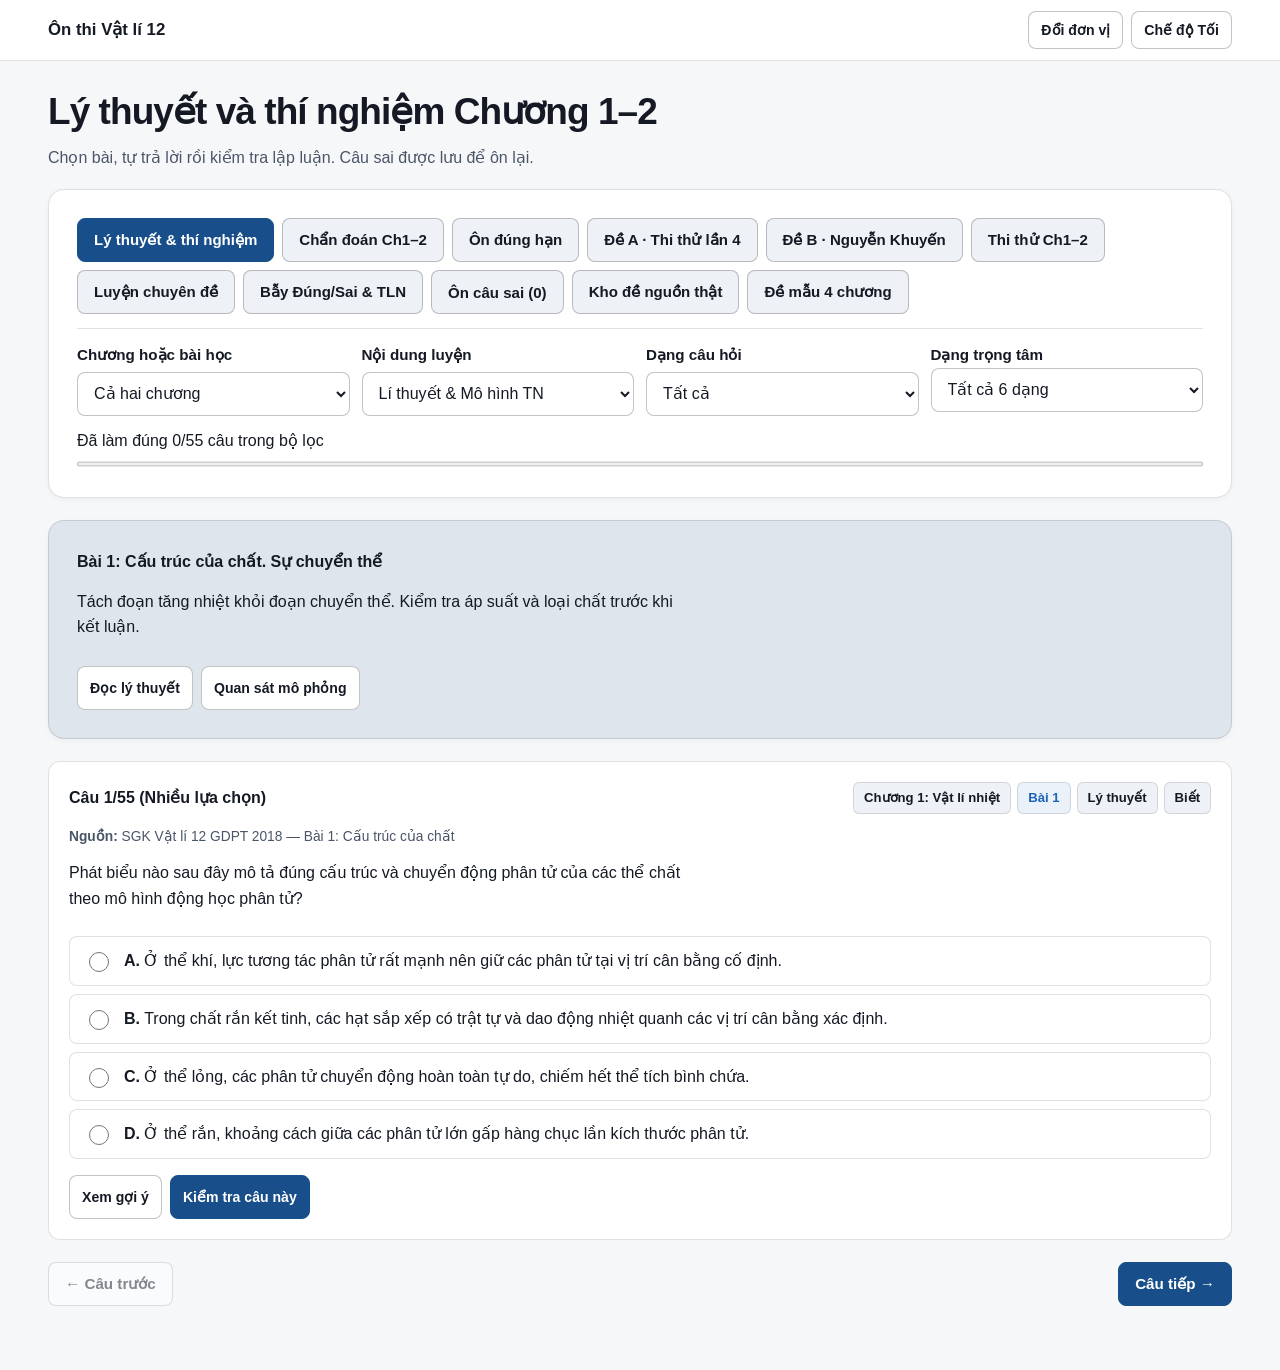
==== commit 82f6911b: "Add a guided review and practice for the two thermal physics papers" ====
--- a/luyen_tap/phong_thi_thptqg.html
+++ b/luyen_tap/phong_thi_thptqg.html
@@ -104,6 +104,7 @@
     #exam-jump-links .answered { background: var(--phys-ok-bg); border-color: var(--phys-ok); }
     .q-card { scroll-margin-top: 85px; }
     .topic-stat-grid .btn, .q-head .btn { white-space: normal; min-height: 44px; }
+    .solution-study-link { align-self: flex-start; min-height: 44px; white-space: normal; }
     .exam-toolbar {
       display: flex;
       flex-wrap: wrap;
@@ -296,6 +297,8 @@
         <button type="button" class="mode-tab" data-mode="ly_thuyet_tn" id="tab-ly_thuyet_tn" aria-pressed="false">Lý thuyết &amp; thí nghiệm</button>
         <button type="button" class="mode-tab" data-mode="chan_doan" id="tab-chan_doan" aria-pressed="false">Chẩn đoán Ch1–2</button>
         <button type="button" class="mode-tab" data-mode="on_dinh_ky" id="tab-on_dinh_ky" aria-pressed="false">Ôn đúng hạn</button>
+        <button type="button" class="mode-tab" data-mode="de_pdf_a" aria-pressed="false">Đề A · Thi thử lần 4</button>
+        <button type="button" class="mode-tab" data-mode="de_pdf_b" aria-pressed="false">Đề B · Nguyễn Khuyến</button>
         <button type="button" class="mode-tab" data-mode="exam50" id="tab-exam50" aria-pressed="true">Thi thử Ch1–2</button>
         <button type="button" class="mode-tab" data-mode="chuyen_de" id="tab-chuyen_de" aria-pressed="false">Luyện chuyên đề</button>
         <button type="button" class="mode-tab" data-mode="bay_ds_tln" id="tab-bay_ds_tln" aria-pressed="false">Bẫy Đúng/Sai &amp; TLN</button>
@@ -312,6 +315,7 @@
       <!-- Thanh điều khiển ngữ cảnh theo chế độ -->
       <div id="mode-controls" style="display: flex; flex-direction: column; gap: 14px; border-top: 1px solid var(--border); padding-top: 14px;">
         <div class="exam-toolbar" id="exam-toolbar">
+          <a id="study-pdf-link" class="btn btn-sm" href="../ly_thuyet/on_hai_de.html" hidden>Ôn kiến thức cho hai đề</a>
           <div id="mode-left-controls" style="display: flex; flex-wrap: wrap; gap: 12px; align-items: center;"></div>
 
           <div style="display: flex; flex-wrap: wrap; align-items: center; gap: 10px;">
@@ -572,6 +576,7 @@
   <script src="./data_bay_ly_thuyet_c1_c2.js"></script>
   <script src="./minh_hoa_loi_giai_c1_c2.js"></script>
   <script src="./data_chan_doan_c1_c2.js"></script>
+  <script src="./data_hai_de_nhiet_khi.js"></script>
   <script>
     (function () {
       'use strict';
@@ -583,6 +588,7 @@
       var DE_TINH_BANK = window.LY_DE_TINH_HOT_C1_C2 || { questions: [] };
       var HAY_KHO_BANK = window.LY_HAY_KHO_C1_C2 || { questions: [] };
       var DIAGNOSTIC = window.LY_DIAGNOSTIC_C1_C2;
+      var PDF_EXAMS = window.LY_HAI_DE_NHIET_KHI || {};
       var LTTN_BANK = window.LY_LY_THUYET_TN_C1_C2 || { lessons: [], questions: [] };
       var ALL_NGUON_QUESTIONS = [].concat(
         NGUON_BANK.questions || [],
@@ -608,6 +614,9 @@
       (EXAM_C12.phan1 || []).forEach(function (q) { registerQuestion(q, 'I'); });
       (EXAM_C12.phan2 || []).forEach(function (q) { registerQuestion(q, 'II'); });
       (EXAM_C12.phan3 || []).forEach(function (q) { registerQuestion(q, 'III'); });
+      Object.values(PDF_EXAMS).forEach(function (exam) {
+        exam.phan1.concat(exam.phan2, exam.phan3).forEach(function (q) { registerQuestion(q); });
+      });
       (LEGACY_BANK.exams || []).forEach(function (ex) {
         (ex.phan1 || []).forEach(function (q) { registerQuestion(q, 'I'); });
         (ex.phan2 || []).forEach(function (q) { registerQuestion(q, 'II'); });
@@ -791,7 +800,7 @@
       function currentTimedExam() {
         if (appState.mode === 'chan_doan') return DIAGNOSTIC;
         if (appState.mode === 'exam50') return EXAM_C12;
-        return null;
+        return PDF_EXAMS[appState.mode] || null;
       }
 
       function renderTimer() {
@@ -1025,14 +1034,21 @@
           html += '<p><strong>3. Đáp án chuẩn:</strong> ' + exp.dapAn + '</p>';
         }
         var visual = window.LY_SOLUTION_VISUAL && window.LY_SOLUTION_VISUAL.render(q);
-        if (!visual && q.bo_sung && q.phan === 'II') {
-          html += '<ul>' + q.items.map(function (item) {
+        if (!visual && q.phan === 'II' && q.items.some(function (item) { return item.reason; })) {
+          html += '<ul>' + q.items.filter(function (item) { return item.reason; }).map(function (item) {
             return '<li><strong>' + item.label + ')</strong> ' + item.reason + '</li>';
           }).join('') + '</ul>';
         }
         html += '<p><strong>4. Bẫy cần tránh:</strong> ' + exp.bay + '</p>';
         box.innerHTML = html;
         if (visual) box.firstElementChild.after(visual);
+        if (q.studyAnchor) {
+          var reviewLink = document.createElement('a');
+          reviewLink.href = '../ly_thuyet/on_hai_de.html#' + q.studyAnchor;
+          reviewLink.className = 'btn btn-sm solution-study-link';
+          reviewLink.textContent = 'Ôn kiến thức của câu này';
+          box.appendChild(reviewLink);
+        }
 
         if (isWrong) {
           var btnLog = document.createElement('button');
@@ -1584,6 +1600,7 @@
 
       function renderView() {
         updateWrongTabBadge();
+        var pdfExam = PDF_EXAMS[appState.mode];
         var isExamMode = Boolean(currentTimedExam()) || appState.mode === 'de_mau';
         examJump.hidden = !isExamMode;
         var practiceMode = !isExamMode;
@@ -1602,6 +1619,8 @@
         if (!isExamMode) resultBanner.hidden = true;
 
         if (appState.mode === 'chan_doan') practiceTitle.textContent = DIAGNOSTIC.title;
+        if (pdfExam) practiceTitle.textContent = pdfExam.title;
+        document.getElementById('study-pdf-link').hidden = !pdfExam;
         if (appState.mode === 'on_dinh_ky') practiceTitle.textContent = 'Ôn đúng hạn Chương 1–2';
         var modeDesc = {
           chan_doan: '12 câu trong 20 phút, mỗi dạng có một câu lí thuyết và một bài tính. Khi nộp bài, xem dạng nào cần luyện thêm.',
@@ -1613,7 +1632,7 @@
           nguon_that: '76 câu hỏi 100% nguồn thật: 28 câu Bộ GD&ĐT & SGK + 28 câu Đề các Sở/Chuyên hot + 20 câu Tuyển tập Hay & Khó (Vận dụng cao 9+).',
           de_mau: 'Đề mẫu tổng hợp đủ cả 4 chương (Vật lí nhiệt, Khí lí tưởng, Từ trường, Vật lí hạt nhân).'
         };
-        leftControls.textContent = modeDesc[appState.mode] || '';
+        leftControls.textContent = pdfExam ? pdfExam.description : (modeDesc[appState.mode] || '');
 
         var data = getActiveQuestions();
         qContainer.innerHTML = '';
@@ -1714,7 +1733,8 @@
 
         if (hasAnswers) C.recordExamResult({
           title: timed ? timed.title : (data.exam ? data.exam.title : 'Đề luyện tập'),
-          filter: appState.mode === 'chan_doan' ? 'chan_doan_c1_c2' : (timed ? 'c1_c2' : selChapter.value),
+          filter: PDF_EXAMS[appState.mode] ? appState.mode :
+            (appState.mode === 'chan_doan' ? 'chan_doan_c1_c2' : (timed ? 'c1_c2' : selChapter.value)),
           studyTopics: appState.mode === 'chan_doan' ? topicStats : null,
           totalScore: total,
           maxScore: maxScore,
@@ -1735,7 +1755,9 @@
 
         if (timed) {
           topicStatsWrap.hidden = false;
-          topicStatsGrid.innerHTML = C.DANG_BAI_LIST.map(function (d) {
+          topicStatsGrid.innerHTML = C.DANG_BAI_LIST.filter(function (d) {
+            return topicStats[d.id].total > 0;
+          }).map(function (d) {
             var st = topicStats[d.id];
             var theoryLink = appState.mode === 'chan_doan' && !st.theoryCorrect
               ? '<a class="btn btn-sm" href="?mode=ly_thuyet_tn&amp;dang=' + d.id + '">Ôn lý thuyết dạng ' + d.id.slice(1) + '</a>'
@@ -1789,7 +1811,7 @@
       }
 
       function switchMode(nextMode) {
-        var validModes = ['chan_doan', 'on_dinh_ky', 'exam50', 'chuyen_de', 'bay_ds_tln', 'on_cau_sai', 'nguon_that', 'ly_thuyet_tn', 'de_mau'];
+        var validModes = ['chan_doan', 'on_dinh_ky', 'exam50', 'chuyen_de', 'bay_ds_tln', 'on_cau_sai', 'nguon_that', 'ly_thuyet_tn', 'de_mau'].concat(Object.keys(PDF_EXAMS));
         if (validModes.indexOf(nextMode) < 0) nextMode = 'exam50';
         appState.mode = nextMode;
         modeSelect.value = nextMode;
